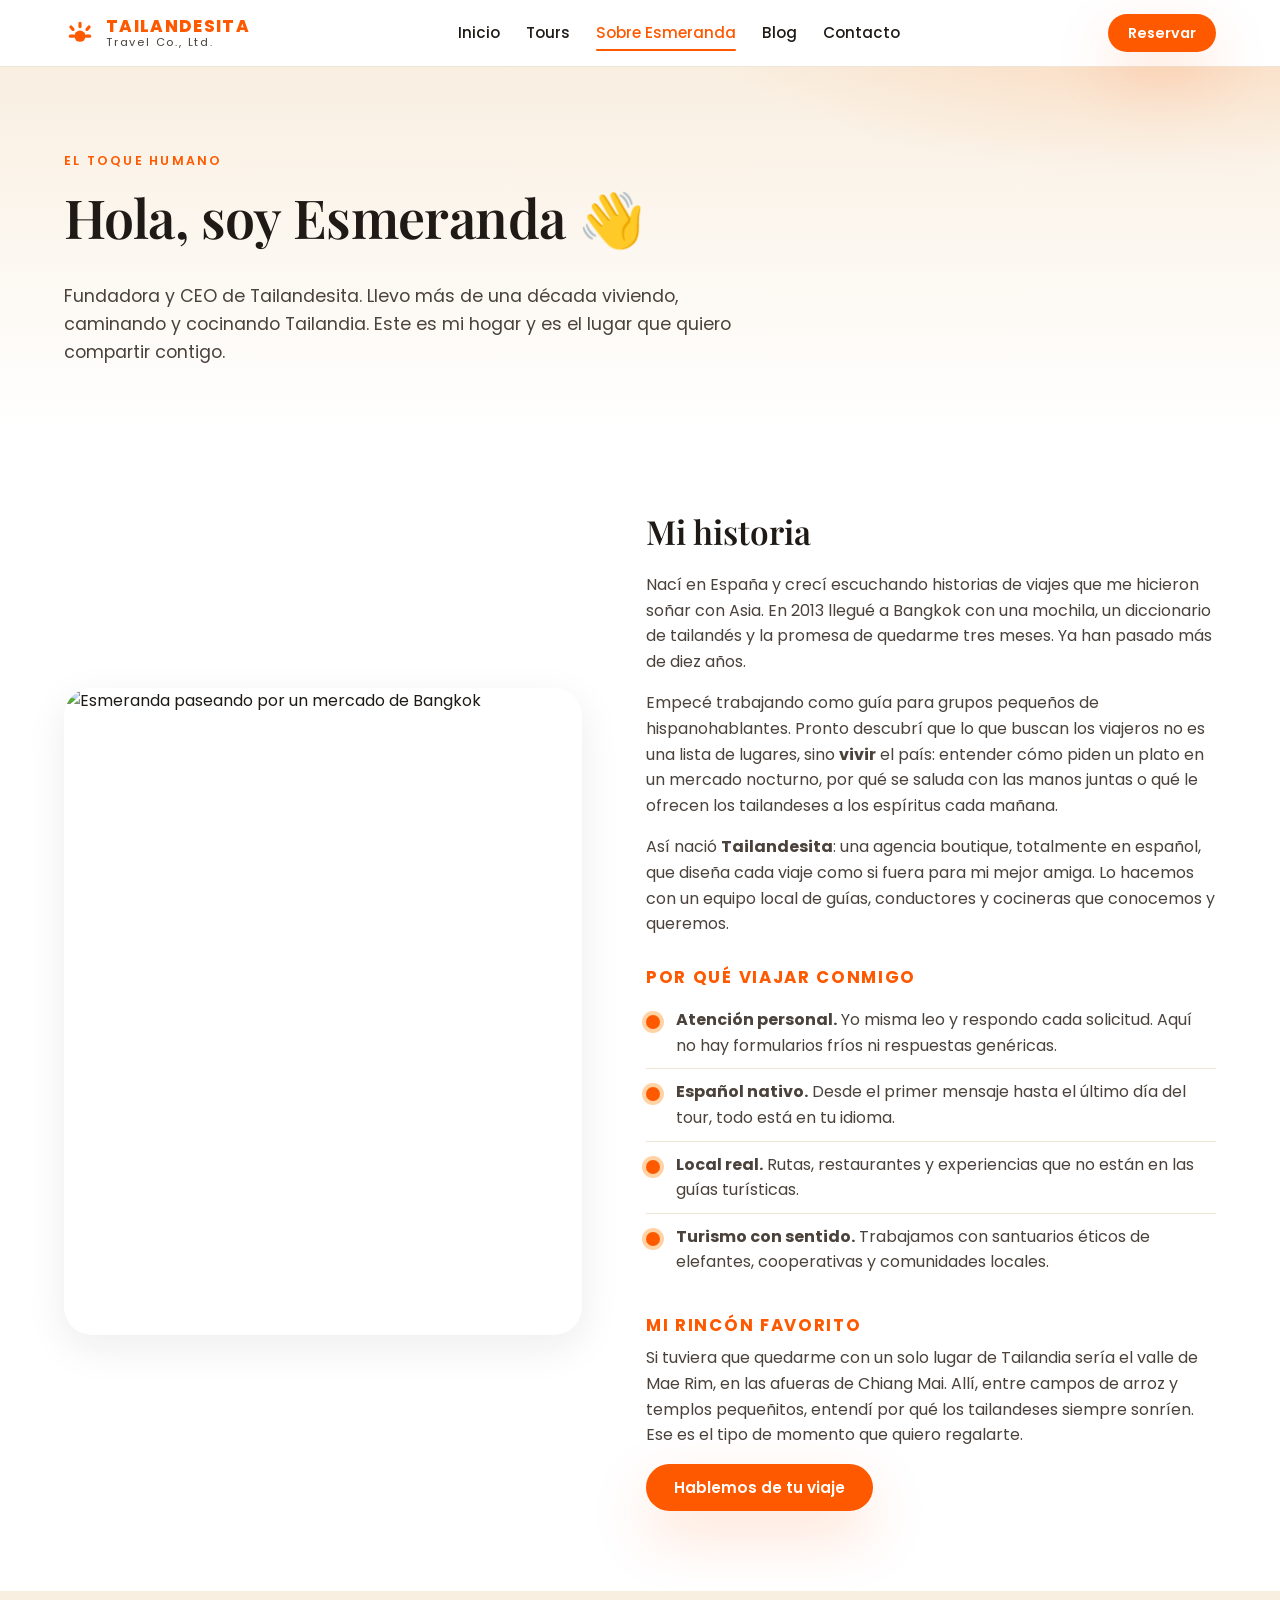
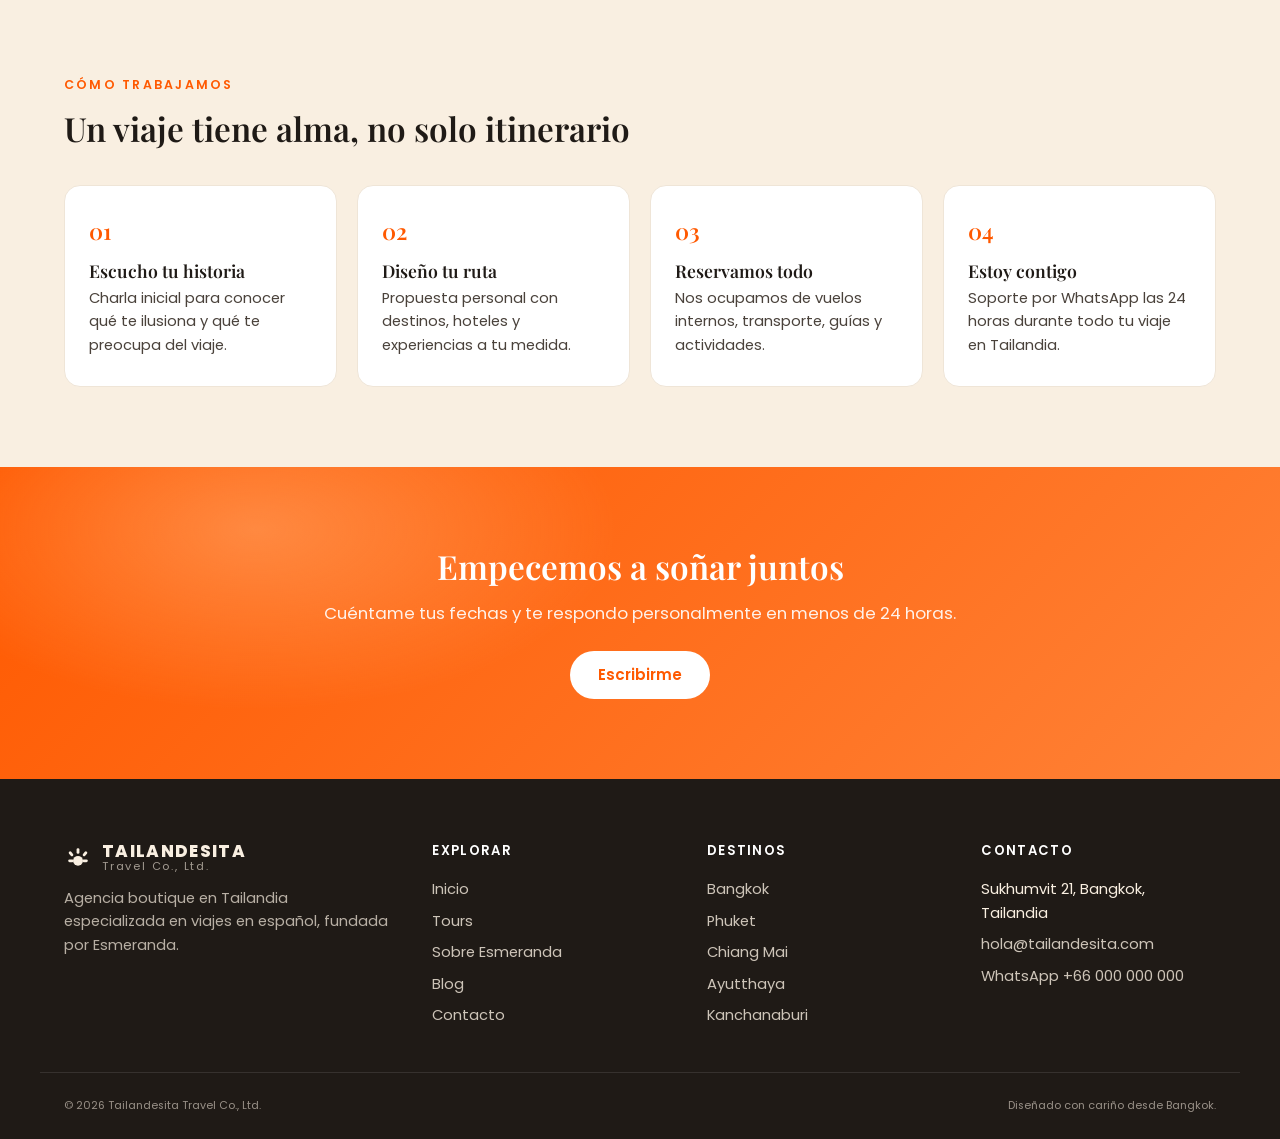
==== about.html @ 6ac682e5 "Add full Tailandesita travel website in Spanish 5-page static site (index, tours, about, blog, conta" ====
<!DOCTYPE html>
<html lang="es">
<head>
  <meta charset="UTF-8" />
  <meta name="viewport" content="width=device-width, initial-scale=1.0" />
  <title>Sobre Esmeranda — Tailandesita Travel</title>
  <meta name="description" content="Conoce a Esmeranda, fundadora y CEO de Tailandesita. Más de una década viviendo Tailandia para diseñar viajes auténticos a hispanohablantes." />
  <link rel="icon" type="image/svg+xml" href="assets/img/favicon.svg" />
  <link rel="preconnect" href="https://fonts.googleapis.com" />
  <link rel="preconnect" href="https://fonts.gstatic.com" crossorigin />
  <link href="https://fonts.googleapis.com/css2?family=Poppins:wght@300;400;500;600;700;800&family=Playfair+Display:wght@500;600;700&display=swap" rel="stylesheet" />
  <link rel="stylesheet" href="assets/css/styles.css" />
</head>
<body>
  <header class="site-header">
    <div class="container nav-wrap">
      <a href="index.html" class="brand">
        <span class="brand-sun" aria-hidden="true">
          <svg viewBox="0 0 40 40" width="32" height="32"><g fill="#FF5900"><circle cx="20" cy="24" r="7"/><rect x="18" y="6" width="4" height="8" rx="2"/><rect x="6" y="22" width="8" height="4" rx="2"/><rect x="26" y="22" width="8" height="4" rx="2"/><rect x="8" y="10" width="4" height="8" rx="2" transform="rotate(-40 10 14)"/><rect x="28" y="10" width="4" height="8" rx="2" transform="rotate(40 30 14)"/></g></svg>
        </span>
        <span class="brand-text"><strong>TAILANDESITA</strong><small>Travel Co., Ltd.</small></span>
      </a>
      <nav class="site-nav">
        <a href="index.html">Inicio</a>
        <a href="tours.html">Tours</a>
        <a href="about.html" class="active">Sobre Esmeranda</a>
        <a href="blog.html">Blog</a>
        <a href="contact.html">Contacto</a>
      </nav>
      <a href="contact.html" class="btn btn-primary btn-nav">Reservar</a>
      <button class="nav-toggle" aria-label="Abrir menú"><span></span><span></span><span></span></button>
    </div>
  </header>

  <main>
    <section class="page-hero">
      <div class="container">
        <span class="eyebrow">El toque humano</span>
        <h1>Hola, soy Esmeranda 👋</h1>
        <p>Fundadora y CEO de Tailandesita. Llevo más de una década viviendo, caminando y cocinando Tailandia. Este es mi hogar y es el lugar que quiero compartir contigo.</p>
      </div>
    </section>

    <section class="about-full">
      <div class="container about-grid">
        <div class="about-img">
          <img src="https://images.unsplash.com/photo-1531123897727-8f129e1688ce?auto=format&fit=crop&w=900&q=80" alt="Esmeranda paseando por un mercado de Bangkok" />
        </div>
        <div class="about-copy long">
          <h2>Mi historia</h2>
          <p>Nací en España y crecí escuchando historias de viajes que me hicieron soñar con Asia. En 2013 llegué a Bangkok con una mochila, un diccionario de tailandés y la promesa de quedarme tres meses. Ya han pasado más de diez años.</p>
          <p>Empecé trabajando como guía para grupos pequeños de hispanohablantes. Pronto descubrí que lo que buscan los viajeros no es una lista de lugares, sino <strong>vivir</strong> el país: entender cómo piden un plato en un mercado nocturno, por qué se saluda con las manos juntas o qué le ofrecen los tailandeses a los espíritus cada mañana.</p>
          <p>Así nació <strong>Tailandesita</strong>: una agencia boutique, totalmente en español, que diseña cada viaje como si fuera para mi mejor amiga. Lo hacemos con un equipo local de guías, conductores y cocineras que conocemos y queremos.</p>

          <h3>Por qué viajar conmigo</h3>
          <ul class="bullets">
            <li><strong>Atención personal.</strong> Yo misma leo y respondo cada solicitud. Aquí no hay formularios fríos ni respuestas genéricas.</li>
            <li><strong>Español nativo.</strong> Desde el primer mensaje hasta el último día del tour, todo está en tu idioma.</li>
            <li><strong>Local real.</strong> Rutas, restaurantes y experiencias que no están en las guías turísticas.</li>
            <li><strong>Turismo con sentido.</strong> Trabajamos con santuarios éticos de elefantes, cooperativas y comunidades locales.</li>
          </ul>

          <h3>Mi rincón favorito</h3>
          <p>Si tuviera que quedarme con un solo lugar de Tailandia sería el valle de Mae Rim, en las afueras de Chiang Mai. Allí, entre campos de arroz y templos pequeñitos, entendí por qué los tailandeses siempre sonríen. Ese es el tipo de momento que quiero regalarte.</p>

          <a href="contact.html" class="btn btn-primary">Hablemos de tu viaje</a>
        </div>
      </div>
    </section>

    <section class="values">
      <div class="container">
        <header class="section-head">
          <span class="eyebrow">Cómo trabajamos</span>
          <h2>Un viaje tiene alma, no solo itinerario</h2>
        </header>
        <div class="values-grid">
          <article>
            <span class="val-num">01</span>
            <h3>Escucho tu historia</h3>
            <p>Charla inicial para conocer qué te ilusiona y qué te preocupa del viaje.</p>
          </article>
          <article>
            <span class="val-num">02</span>
            <h3>Diseño tu ruta</h3>
            <p>Propuesta personal con destinos, hoteles y experiencias a tu medida.</p>
          </article>
          <article>
            <span class="val-num">03</span>
            <h3>Reservamos todo</h3>
            <p>Nos ocupamos de vuelos internos, transporte, guías y actividades.</p>
          </article>
          <article>
            <span class="val-num">04</span>
            <h3>Estoy contigo</h3>
            <p>Soporte por WhatsApp las 24 horas durante todo tu viaje en Tailandia.</p>
          </article>
        </div>
      </div>
    </section>

    <section class="cta-band">
      <div class="container cta-inner">
        <h2>Empecemos a soñar juntos</h2>
        <p>Cuéntame tus fechas y te respondo personalmente en menos de 24 horas.</p>
        <a href="contact.html" class="btn btn-light">Escribirme</a>
      </div>
    </section>
  </main>

  <footer class="site-footer">
    <div class="container footer-grid">
      <div>
        <div class="brand brand-footer">
          <span class="brand-sun" aria-hidden="true">
            <svg viewBox="0 0 40 40" width="28" height="28"><g fill="#F9EFE1"><circle cx="20" cy="24" r="7"/><rect x="18" y="6" width="4" height="8" rx="2"/><rect x="6" y="22" width="8" height="4" rx="2"/><rect x="26" y="22" width="8" height="4" rx="2"/><rect x="8" y="10" width="4" height="8" rx="2" transform="rotate(-40 10 14)"/><rect x="28" y="10" width="4" height="8" rx="2" transform="rotate(40 30 14)"/></g></svg>
          </span>
          <span class="brand-text"><strong>TAILANDESITA</strong><small>Travel Co., Ltd.</small></span>
        </div>
        <p class="foot-about">Agencia boutique en Tailandia especializada en viajes en español, fundada por Esmeranda.</p>
      </div>
      <div>
        <h4>Explorar</h4>
        <ul><li><a href="index.html">Inicio</a></li><li><a href="tours.html">Tours</a></li><li><a href="about.html">Sobre Esmeranda</a></li><li><a href="blog.html">Blog</a></li><li><a href="contact.html">Contacto</a></li></ul>
      </div>
      <div>
        <h4>Destinos</h4>
        <ul><li><a href="tours.html#bangkok">Bangkok</a></li><li><a href="tours.html#phuket">Phuket</a></li><li><a href="tours.html#chiang-mai">Chiang Mai</a></li><li><a href="tours.html#ayutthaya">Ayutthaya</a></li><li><a href="tours.html#kanchanaburi">Kanchanaburi</a></li></ul>
      </div>
      <div>
        <h4>Contacto</h4>
        <ul><li>Sukhumvit 21, Bangkok, Tailandia</li><li><a href="mailto:hola@tailandesita.com">hola@tailandesita.com</a></li><li><a href="https://wa.me/66000000000">WhatsApp +66 000 000 000</a></li></ul>
      </div>
    </div>
    <div class="container foot-bottom">
      <small>© <span id="year"></span> Tailandesita Travel Co., Ltd.</small>
      <small>Diseñado con cariño desde Bangkok.</small>
    </div>
  </footer>

  <script src="assets/js/app.js"></script>
</body>
</html>
---- assets/css/styles.css ----
/* ================================================================
   Tailandesita Travel Co., Ltd. — Stylesheet
   Brand palette: #FF5900 #FF8237 #FFAA6E #FFD3A5 #F9EFE1
   ================================================================ */

:root {
  --c-orange: #FF5900;
  --c-orange-2: #FF8237;
  --c-peach: #FFAA6E;
  --c-peach-light: #FFD3A5;
  --c-cream: #F9EFE1;
  --c-ink: #1f1a16;
  --c-ink-soft: #4a423b;
  --c-muted: #8a7d72;
  --c-line: #efe5d7;
  --c-white: #ffffff;

  --radius-sm: 10px;
  --radius: 16px;
  --radius-lg: 28px;

  --shadow-sm: 0 4px 16px rgba(31, 26, 22, 0.06);
  --shadow: 0 12px 40px rgba(31, 26, 22, 0.08);
  --shadow-lg: 0 24px 60px rgba(255, 89, 0, 0.18);

  --font-sans: "Poppins", system-ui, -apple-system, Segoe UI, Roboto, sans-serif;
  --font-serif: "Playfair Display", Georgia, serif;

  --max: 1200px;
}

* { box-sizing: border-box; }

html { scroll-behavior: smooth; }

body {
  margin: 0;
  font-family: var(--font-sans);
  font-size: 16px;
  line-height: 1.6;
  color: var(--c-ink);
  background: #fff;
  -webkit-font-smoothing: antialiased;
}

img { max-width: 100%; display: block; }

a { color: var(--c-orange); text-decoration: none; }
a:hover { color: var(--c-orange-2); }

h1, h2, h3, h4 {
  font-family: var(--font-serif);
  font-weight: 600;
  color: var(--c-ink);
  line-height: 1.2;
  margin: 0 0 .6em;
}

h1 { font-size: clamp(2.2rem, 4.2vw, 3.6rem); letter-spacing: -0.01em; }
h2 { font-size: clamp(1.7rem, 2.6vw, 2.4rem); }
h3 { font-size: 1.2rem; }

p { margin: 0 0 1em; color: var(--c-ink-soft); }

.container {
  width: 100%;
  max-width: var(--max);
  margin: 0 auto;
  padding: 0 24px;
}

.eyebrow {
  display: inline-block;
  text-transform: uppercase;
  letter-spacing: 0.18em;
  font-size: 0.78rem;
  font-weight: 600;
  color: var(--c-orange);
  margin-bottom: 14px;
}

/* ------------ Buttons ------------ */
.btn {
  display: inline-flex;
  align-items: center;
  justify-content: center;
  gap: 8px;
  padding: 14px 26px;
  border-radius: 999px;
  font-weight: 600;
  font-size: 0.95rem;
  line-height: 1;
  text-decoration: none;
  border: 2px solid transparent;
  cursor: pointer;
  transition: transform .18s ease, box-shadow .18s ease, background .18s ease, color .18s ease, border-color .18s ease;
}
.btn:hover { transform: translateY(-2px); }

.btn-primary {
  background: var(--c-orange);
  color: #fff;
  box-shadow: var(--shadow-lg);
}
.btn-primary:hover { background: var(--c-orange-2); color: #fff; }

.btn-ghost {
  background: transparent;
  color: var(--c-ink);
  border-color: var(--c-ink);
}
.btn-ghost:hover { background: var(--c-ink); color: #fff; }

.btn-light {
  background: #fff;
  color: var(--c-orange);
}
.btn-light:hover { background: var(--c-cream); color: var(--c-orange); }

.btn-nav { padding: 10px 18px; font-size: 0.9rem; }

/* ------------ Header ------------ */
.site-header {
  position: sticky;
  top: 0;
  z-index: 50;
  background: rgba(255, 255, 255, 0.92);
  backdrop-filter: saturate(140%) blur(10px);
  border-bottom: 1px solid var(--c-line);
}
.nav-wrap {
  display: flex;
  align-items: center;
  justify-content: space-between;
  gap: 18px;
  padding: 14px 24px;
}
.brand {
  display: flex;
  align-items: center;
  gap: 10px;
  color: var(--c-ink);
}
.brand:hover { color: var(--c-ink); }
.brand-sun { display: inline-flex; }
.brand-text { display: flex; flex-direction: column; line-height: 1; }
.brand-text strong {
  font-family: var(--font-sans);
  font-weight: 800;
  letter-spacing: 0.08em;
  font-size: 1.05rem;
  color: var(--c-orange);
}
.brand-text small {
  font-size: 0.7rem;
  letter-spacing: 0.16em;
  color: var(--c-ink-soft);
  margin-top: 2px;
}
.site-nav { display: flex; align-items: center; gap: 26px; }
.site-nav a {
  color: var(--c-ink);
  font-weight: 500;
  font-size: 0.95rem;
  position: relative;
  padding: 6px 0;
}
.site-nav a:hover { color: var(--c-orange); }
.site-nav a.active {
  color: var(--c-orange);
}
.site-nav a.active::after {
  content: "";
  position: absolute;
  bottom: 0;
  left: 0;
  right: 0;
  height: 2px;
  background: var(--c-orange);
  border-radius: 2px;
}
.nav-toggle {
  display: none;
  background: transparent;
  border: 0;
  width: 36px;
  height: 36px;
  position: relative;
  cursor: pointer;
}
.nav-toggle span {
  display: block;
  height: 2px;
  background: var(--c-ink);
  margin: 6px 0;
  border-radius: 2px;
  transition: transform .2s ease;
}

/* ------------ Hero ------------ */
.hero {
  position: relative;
  overflow: hidden;
  padding: 72px 0 60px;
  background:
    radial-gradient(1200px 500px at 85% -10%, rgba(255, 137, 55, 0.22), transparent 60%),
    linear-gradient(180deg, var(--c-cream) 0%, #fff 100%);
}
.hero-bg {
  position: absolute;
  inset: 0;
  background-image: url('https://images.unsplash.com/photo-1528181304800-259b08848526?auto=format&fit=crop&w=1600&q=80');
  background-size: cover;
  background-position: center;
  opacity: 0.16;
  filter: saturate(110%);
  pointer-events: none;
}
.hero-inner {
  position: relative;
  display: flex;
  align-items: center;
  min-height: 520px;
}
.hero-copy { max-width: 720px; }
.hero-copy h1 em {
  font-style: italic;
  color: var(--c-orange);
}
.lead {
  font-size: 1.15rem;
  color: var(--c-ink-soft);
  max-width: 620px;
  margin-bottom: 28px;
}
.hero-ctas {
  display: flex;
  flex-wrap: wrap;
  gap: 12px;
  margin-bottom: 36px;
}
.hero-stats {
  display: flex;
  gap: 34px;
  padding: 0;
  margin: 0;
  list-style: none;
  flex-wrap: wrap;
}
.hero-stats li {
  display: flex;
  flex-direction: column;
  line-height: 1.1;
}
.hero-stats strong {
  font-family: var(--font-serif);
  font-size: 1.9rem;
  color: var(--c-orange);
}
.hero-stats span {
  font-size: 0.85rem;
  color: var(--c-muted);
  margin-top: 4px;
}

/* ------------ Page hero ------------ */
.page-hero {
  padding: 80px 0 48px;
  background:
    radial-gradient(800px 300px at 90% -20%, rgba(255, 137, 55, 0.25), transparent 60%),
    linear-gradient(180deg, var(--c-cream), #fff);
}
.page-hero h1 { max-width: 820px; }
.page-hero p { max-width: 680px; font-size: 1.1rem; }

/* ------------ Search ------------ */
.search-section { padding: 40px 0 96px; }
.search-card {
  background: #fff;
  border-radius: var(--radius-lg);
  box-shadow: var(--shadow);
  padding: 28px;
  margin-top: -60px;
  position: relative;
  z-index: 5;
  border: 1px solid var(--c-line);
}
.search-section:first-of-type .search-card { margin-top: -80px; }
.search-head { margin-bottom: 18px; }
.search-head h2 { margin-bottom: 4px; }
.search-head p { margin-bottom: 0; }

.search-form {
  display: grid;
  grid-template-columns: repeat(4, 1fr) auto;
  gap: 14px;
  align-items: end;
}
.search-form label {
  display: flex;
  flex-direction: column;
  gap: 6px;
  font-size: 0.85rem;
  color: var(--c-ink-soft);
  font-weight: 500;
}
.search-form input,
.search-form select {
  font-family: inherit;
  font-size: 0.95rem;
  padding: 12px 14px;
  border: 1px solid var(--c-line);
  border-radius: 12px;
  background: #fff;
  color: var(--c-ink);
  transition: border-color .15s ease, box-shadow .15s ease;
}
.search-form input:focus,
.search-form select:focus {
  outline: none;
  border-color: var(--c-orange);
  box-shadow: 0 0 0 3px rgba(255, 89, 0, 0.15);
}
.btn-search { padding: 14px 22px; }

.search-summary {
  margin: 18px 0 0;
  color: var(--c-muted);
  font-size: 0.92rem;
}

/* ------------ Tours grid ------------ */
.tours-grid {
  display: grid;
  grid-template-columns: repeat(3, 1fr);
  gap: 24px;
  margin-top: 36px;
}
.tour-card {
  background: #fff;
  border: 1px solid var(--c-line);
  border-radius: var(--radius);
  overflow: hidden;
  display: flex;
  flex-direction: column;
  transition: transform .2s ease, box-shadow .2s ease;
}
.tour-card:hover {
  transform: translateY(-4px);
  box-shadow: var(--shadow);
}
.tour-img {
  aspect-ratio: 4 / 3;
  background-size: cover;
  background-position: center;
  position: relative;
}
.tour-img .tour-chip {
  position: absolute;
  top: 14px;
  left: 14px;
  background: rgba(255, 255, 255, 0.94);
  color: var(--c-orange);
  font-weight: 600;
  font-size: 0.78rem;
  padding: 6px 12px;
  border-radius: 999px;
}
.tour-img .tour-days {
  position: absolute;
  top: 14px;
  right: 14px;
  background: var(--c-orange);
  color: #fff;
  font-weight: 600;
  font-size: 0.78rem;
  padding: 6px 12px;
  border-radius: 999px;
}
.tour-body {
  padding: 20px 22px 22px;
  display: flex;
  flex-direction: column;
  gap: 10px;
  flex: 1;
}
.tour-body h3 {
  font-family: var(--font-serif);
  font-size: 1.25rem;
  margin: 0;
}
.tour-body p { margin: 0; color: var(--c-ink-soft); font-size: 0.95rem; }
.tour-meta {
  display: flex;
  flex-wrap: wrap;
  gap: 10px;
  font-size: 0.8rem;
  color: var(--c-muted);
}
.tour-meta span {
  background: var(--c-cream);
  color: var(--c-ink-soft);
  padding: 4px 10px;
  border-radius: 999px;
}
.tour-footer {
  margin-top: auto;
  display: flex;
  align-items: center;
  justify-content: space-between;
  padding-top: 10px;
  border-top: 1px dashed var(--c-line);
}
.tour-price { font-weight: 700; color: var(--c-orange); font-size: 1.05rem; }
.tour-price small { color: var(--c-muted); font-weight: 500; font-size: 0.75rem; }
.tour-link {
  font-weight: 600;
  color: var(--c-ink);
}
.tour-link:hover { color: var(--c-orange); }

.tours-empty {
  margin-top: 32px;
  padding: 40px;
  background: var(--c-cream);
  border-radius: var(--radius);
  text-align: center;
}

/* ------------ About preview / full ------------ */
.about-preview, .about-full { padding: 80px 0; background: #fff; }
.about-preview { background: linear-gradient(180deg, #fff, var(--c-cream)); }
.about-grid {
  display: grid;
  grid-template-columns: 1fr 1.1fr;
  gap: 64px;
  align-items: center;
}
.about-img {
  position: relative;
  border-radius: var(--radius-lg);
  overflow: hidden;
  box-shadow: var(--shadow);
  aspect-ratio: 4/5;
}
.about-img img { width: 100%; height: 100%; object-fit: cover; }
.about-badge {
  position: absolute;
  left: 20px;
  bottom: 20px;
  background: #fff;
  padding: 10px 16px;
  border-radius: 999px;
  font-weight: 600;
  color: var(--c-orange);
  box-shadow: var(--shadow-sm);
}
.about-copy.long h2 { margin-top: 0; }
.about-copy h3 { margin-top: 1.8em; font-family: var(--font-sans); font-weight: 700; font-size: 1.05rem; text-transform: uppercase; letter-spacing: 0.1em; color: var(--c-orange); }
.bullets {
  list-style: none;
  padding: 0;
  margin: 0 0 1.4em;
}
.bullets li {
  padding: 10px 0 10px 30px;
  position: relative;
  border-bottom: 1px solid var(--c-line);
  color: var(--c-ink-soft);
}
.bullets li:last-child { border-bottom: 0; }
.bullets li::before {
  content: "";
  position: absolute;
  left: 0;
  top: 18px;
  width: 14px;
  height: 14px;
  border-radius: 50%;
  background: var(--c-orange);
  box-shadow: 0 0 0 4px var(--c-peach-light);
}

/* ------------ Destinations ------------ */
.destinations { padding: 80px 0; background: var(--c-cream); }
.section-head { margin-bottom: 36px; max-width: 720px; }
.section-head.between {
  display: flex;
  justify-content: space-between;
  align-items: flex-end;
  gap: 20px;
  max-width: none;
  flex-wrap: wrap;
}
.section-head.between h2 { margin-bottom: 0; }

.dest-grid {
  display: grid;
  grid-template-columns: repeat(4, 1fr);
  gap: 18px;
}
.dest-card {
  position: relative;
  border-radius: var(--radius);
  overflow: hidden;
  color: #fff;
  min-height: 280px;
  padding: 24px;
  display: flex;
  flex-direction: column;
  justify-content: flex-end;
  background-image: linear-gradient(180deg, transparent 30%, rgba(31, 26, 22, 0.75) 100%), var(--img);
  background-size: cover;
  background-position: center;
  transition: transform .25s ease;
}
.dest-card:hover { transform: translateY(-4px); color: #fff; }
.dest-card.wide { grid-column: span 4; min-height: 240px; }
.dest-card h3 { color: #fff; font-size: 1.5rem; margin: 0 0 6px; }
.dest-card p { color: rgba(255,255,255,0.88); margin: 0; font-size: 0.95rem; }

/* ------------ Testimonials ------------ */
.testimonials { padding: 80px 0; background: #fff; }
.quote-grid {
  display: grid;
  grid-template-columns: repeat(3, 1fr);
  gap: 24px;
}
.quote-grid blockquote {
  margin: 0;
  padding: 28px;
  border-radius: var(--radius);
  background: var(--c-cream);
  border-left: 4px solid var(--c-orange);
}
.quote-grid p {
  font-family: var(--font-serif);
  font-size: 1.1rem;
  color: var(--c-ink);
  font-style: italic;
  margin-bottom: 14px;
}
.quote-grid footer {
  font-size: 0.9rem;
  color: var(--c-muted);
  font-weight: 500;
}

/* ------------ Blog preview & index ------------ */
.blog-preview { padding: 80px 0; background: var(--c-cream); }
.blog-index { padding: 48px 0 80px; }
.filters {
  display: flex;
  flex-wrap: wrap;
  gap: 10px;
  margin-bottom: 30px;
}
.filter-chip {
  border: 1px solid var(--c-line);
  background: #fff;
  color: var(--c-ink);
  padding: 8px 18px;
  border-radius: 999px;
  font-family: inherit;
  font-weight: 500;
  font-size: 0.9rem;
  cursor: pointer;
  transition: all .18s ease;
}
.filter-chip:hover { border-color: var(--c-orange); color: var(--c-orange); }
.filter-chip.active {
  background: var(--c-ink);
  color: #fff;
  border-color: var(--c-ink);
}

.blog-grid {
  display: grid;
  grid-template-columns: repeat(3, 1fr);
  gap: 24px;
}
.blog-card {
  background: #fff;
  border-radius: var(--radius);
  overflow: hidden;
  display: flex;
  flex-direction: column;
  border: 1px solid var(--c-line);
  transition: transform .2s ease, box-shadow .2s ease;
  color: var(--c-ink);
}
.blog-card:hover {
  transform: translateY(-4px);
  box-shadow: var(--shadow);
  color: var(--c-ink);
}
.blog-img {
  aspect-ratio: 5/3;
  background-size: cover;
  background-position: center;
}
.blog-body { padding: 22px; display: flex; flex-direction: column; gap: 10px; }
.tag {
  align-self: flex-start;
  background: var(--c-peach-light);
  color: var(--c-orange);
  padding: 4px 12px;
  border-radius: 999px;
  font-size: 0.75rem;
  font-weight: 600;
  text-transform: uppercase;
  letter-spacing: 0.06em;
}
.blog-body h2, .blog-body h3 {
  margin: 0;
  font-size: 1.15rem;
  font-family: var(--font-serif);
}
.blog-body p { margin: 0; font-size: 0.95rem; }
.blog-meta { font-size: 0.82rem; color: var(--c-muted); margin-top: 6px; }

/* ------------ Values ------------ */
.values { padding: 80px 0; background: var(--c-cream); }
.values-grid {
  display: grid;
  grid-template-columns: repeat(4, 1fr);
  gap: 20px;
}
.values-grid article {
  background: #fff;
  padding: 28px 24px;
  border-radius: var(--radius);
  border: 1px solid var(--c-line);
  position: relative;
}
.val-num {
  font-family: var(--font-serif);
  font-size: 1.4rem;
  color: var(--c-orange);
  font-weight: 600;
  display: block;
  margin-bottom: 10px;
}
.values-grid h3 { font-size: 1.1rem; margin-bottom: 6px; }
.values-grid p { margin: 0; font-size: 0.92rem; }

/* ------------ CTA band ------------ */
.cta-band {
  padding: 80px 0;
  background:
    radial-gradient(600px 300px at 20% 20%, rgba(255, 211, 165, 0.35), transparent 60%),
    linear-gradient(135deg, var(--c-orange) 0%, var(--c-orange-2) 100%);
  color: #fff;
  text-align: center;
}
.cta-inner h2 { color: #fff; max-width: 720px; margin: 0 auto 14px; }
.cta-inner p { color: rgba(255, 255, 255, 0.9); max-width: 640px; margin: 0 auto 24px; font-size: 1.05rem; }

/* ------------ Newsletter ------------ */
.newsletter { padding: 80px 0; background: var(--c-cream); }
.newsletter-inner {
  display: grid;
  grid-template-columns: 1.1fr 1fr;
  gap: 40px;
  align-items: center;
}
.newsletter-inner h2 { margin-bottom: 6px; }
.newsletter-form {
  display: flex;
  gap: 10px;
  background: #fff;
  padding: 8px;
  border-radius: 999px;
  box-shadow: var(--shadow-sm);
}
.newsletter-form input {
  flex: 1;
  border: 0;
  padding: 14px 18px;
  font-family: inherit;
  font-size: 0.95rem;
  border-radius: 999px;
  outline: none;
  background: transparent;
}

/* ------------ Contact ------------ */
.contact-section { padding: 40px 0 96px; }
.contact-grid {
  display: grid;
  grid-template-columns: 1fr 1.2fr;
  gap: 48px;
  align-items: start;
  margin-top: -30px;
}
.contact-info { background: var(--c-cream); padding: 36px; border-radius: var(--radius-lg); }
.contact-info h2 { margin-top: 0; }
.info-list { list-style: none; padding: 0; margin: 20px 0; }
.info-list li {
  display: flex;
  flex-direction: column;
  padding: 12px 0;
  border-bottom: 1px solid var(--c-line);
}
.info-list li:last-child { border-bottom: 0; }
.info-list strong {
  font-size: 0.75rem;
  letter-spacing: 0.12em;
  text-transform: uppercase;
  color: var(--c-orange);
  margin-bottom: 4px;
}
.info-quote {
  margin-top: 24px;
  background: #fff;
  padding: 22px;
  border-radius: var(--radius);
  border-left: 4px solid var(--c-orange);
}
.info-quote p { font-family: var(--font-serif); font-style: italic; margin-bottom: 8px; }
.info-quote footer { font-size: 0.85rem; color: var(--c-muted); }

.contact-form {
  background: #fff;
  padding: 36px;
  border-radius: var(--radius-lg);
  border: 1px solid var(--c-line);
  box-shadow: var(--shadow-sm);
  display: flex;
  flex-direction: column;
  gap: 16px;
}
.contact-form .row {
  display: grid;
  grid-template-columns: 1fr 1fr;
  gap: 16px;
}
.contact-form label {
  display: flex;
  flex-direction: column;
  gap: 6px;
  font-size: 0.85rem;
  color: var(--c-ink-soft);
  font-weight: 500;
}
.contact-form label.full { grid-column: 1 / -1; }
.contact-form input,
.contact-form select,
.contact-form textarea {
  font-family: inherit;
  font-size: 0.95rem;
  padding: 12px 14px;
  border: 1px solid var(--c-line);
  border-radius: 12px;
  background: #fff;
  color: var(--c-ink);
}
.contact-form input:focus,
.contact-form select:focus,
.contact-form textarea:focus {
  outline: none;
  border-color: var(--c-orange);
  box-shadow: 0 0 0 3px rgba(255, 89, 0, 0.15);
}
.contact-form .fine { font-size: 0.82rem; color: var(--c-muted); margin: 0; }
.contact-form button { align-self: flex-start; }

.contact-thanks {
  grid-column: 1 / -1;
  background: var(--c-cream);
  padding: 40px;
  border-radius: var(--radius-lg);
  text-align: center;
}

/* ------------ Footer ------------ */
.site-footer {
  background: var(--c-ink);
  color: var(--c-cream);
  padding: 64px 0 24px;
  margin-top: 0;
}
.footer-grid {
  display: grid;
  grid-template-columns: 1.4fr repeat(3, 1fr);
  gap: 40px;
  padding-bottom: 40px;
  border-bottom: 1px solid rgba(255, 255, 255, 0.1);
}
.brand-footer .brand-text strong { color: var(--c-cream); }
.brand-footer .brand-text small { color: rgba(249, 239, 225, 0.6); }
.foot-about { color: rgba(249, 239, 225, 0.7); font-size: 0.92rem; max-width: 360px; margin-top: 14px; }
.site-footer h4 {
  color: #fff;
  text-transform: uppercase;
  letter-spacing: 0.1em;
  font-size: 0.82rem;
  font-family: var(--font-sans);
  font-weight: 600;
  margin-bottom: 16px;
}
.site-footer ul { list-style: none; padding: 0; margin: 0; }
.site-footer ul li { padding: 4px 0; font-size: 0.92rem; }
.site-footer a { color: rgba(249, 239, 225, 0.8); }
.site-footer a:hover { color: var(--c-orange-2); }
.foot-bottom {
  padding-top: 24px;
  display: flex;
  justify-content: space-between;
  gap: 16px;
  color: rgba(249, 239, 225, 0.55);
  font-size: 0.82rem;
  flex-wrap: wrap;
}

/* ------------ Responsive ------------ */
@media (max-width: 960px) {
  .search-form { grid-template-columns: repeat(2, 1fr); }
  .btn-search { grid-column: 1 / -1; }
  .tours-grid, .blog-grid, .quote-grid { grid-template-columns: repeat(2, 1fr); }
  .dest-grid { grid-template-columns: repeat(2, 1fr); }
  .dest-card.wide { grid-column: span 2; }
  .values-grid { grid-template-columns: repeat(2, 1fr); }
  .about-grid, .contact-grid, .newsletter-inner {
    grid-template-columns: 1fr;
    gap: 36px;
  }
  .footer-grid { grid-template-columns: 1fr 1fr; }
}

@media (max-width: 640px) {
  .site-nav { display: none; }
  .btn-nav { display: none; }
  .nav-toggle { display: block; }
  .site-nav.open {
    display: flex;
    flex-direction: column;
    gap: 10px;
    position: absolute;
    top: 100%;
    left: 0;
    right: 0;
    background: #fff;
    padding: 20px 24px;
    border-bottom: 1px solid var(--c-line);
    box-shadow: var(--shadow);
  }
  .tours-grid, .blog-grid, .quote-grid { grid-template-columns: 1fr; }
  .dest-grid { grid-template-columns: 1fr; }
  .dest-card.wide { grid-column: auto; }
  .values-grid { grid-template-columns: 1fr; }
  .footer-grid { grid-template-columns: 1fr; }
  .search-form { grid-template-columns: 1fr; }
  .contact-form .row { grid-template-columns: 1fr; }
  .hero-stats { gap: 20px; }
  .hero { padding-top: 48px; }
}
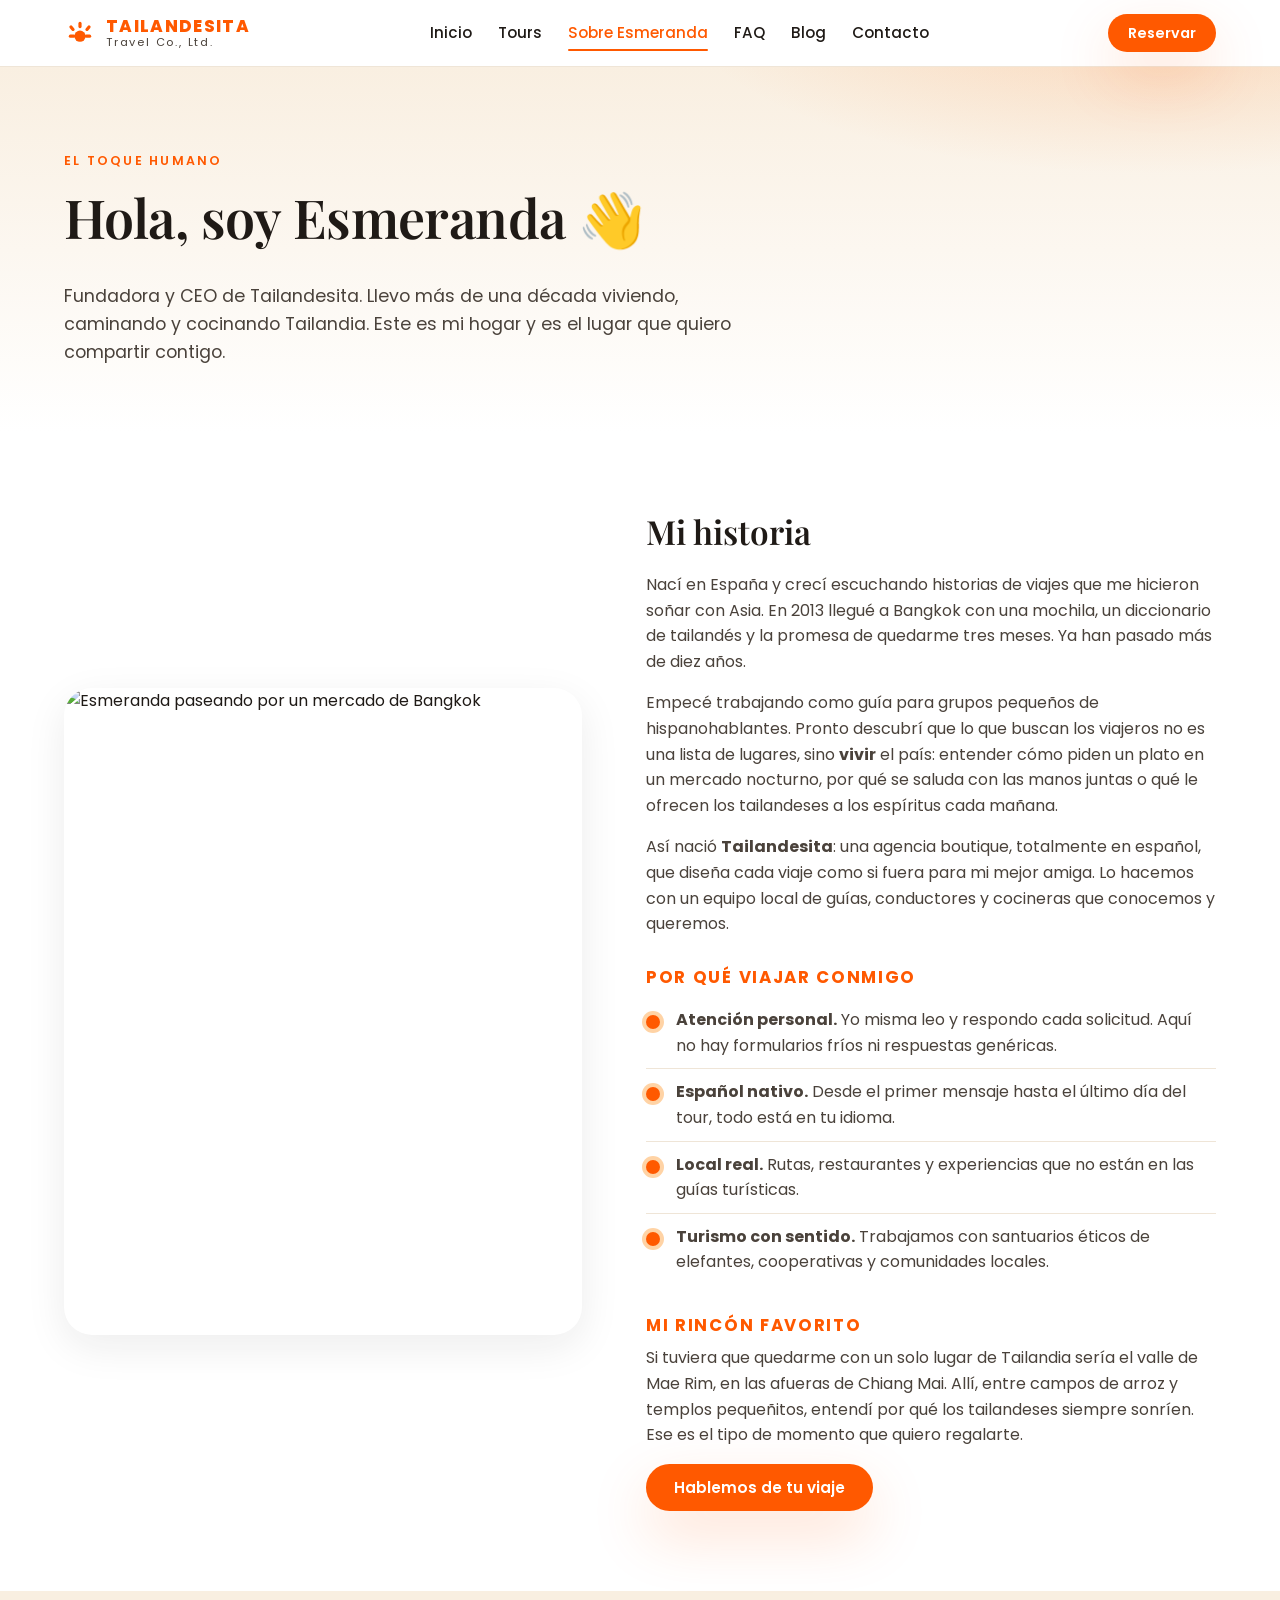
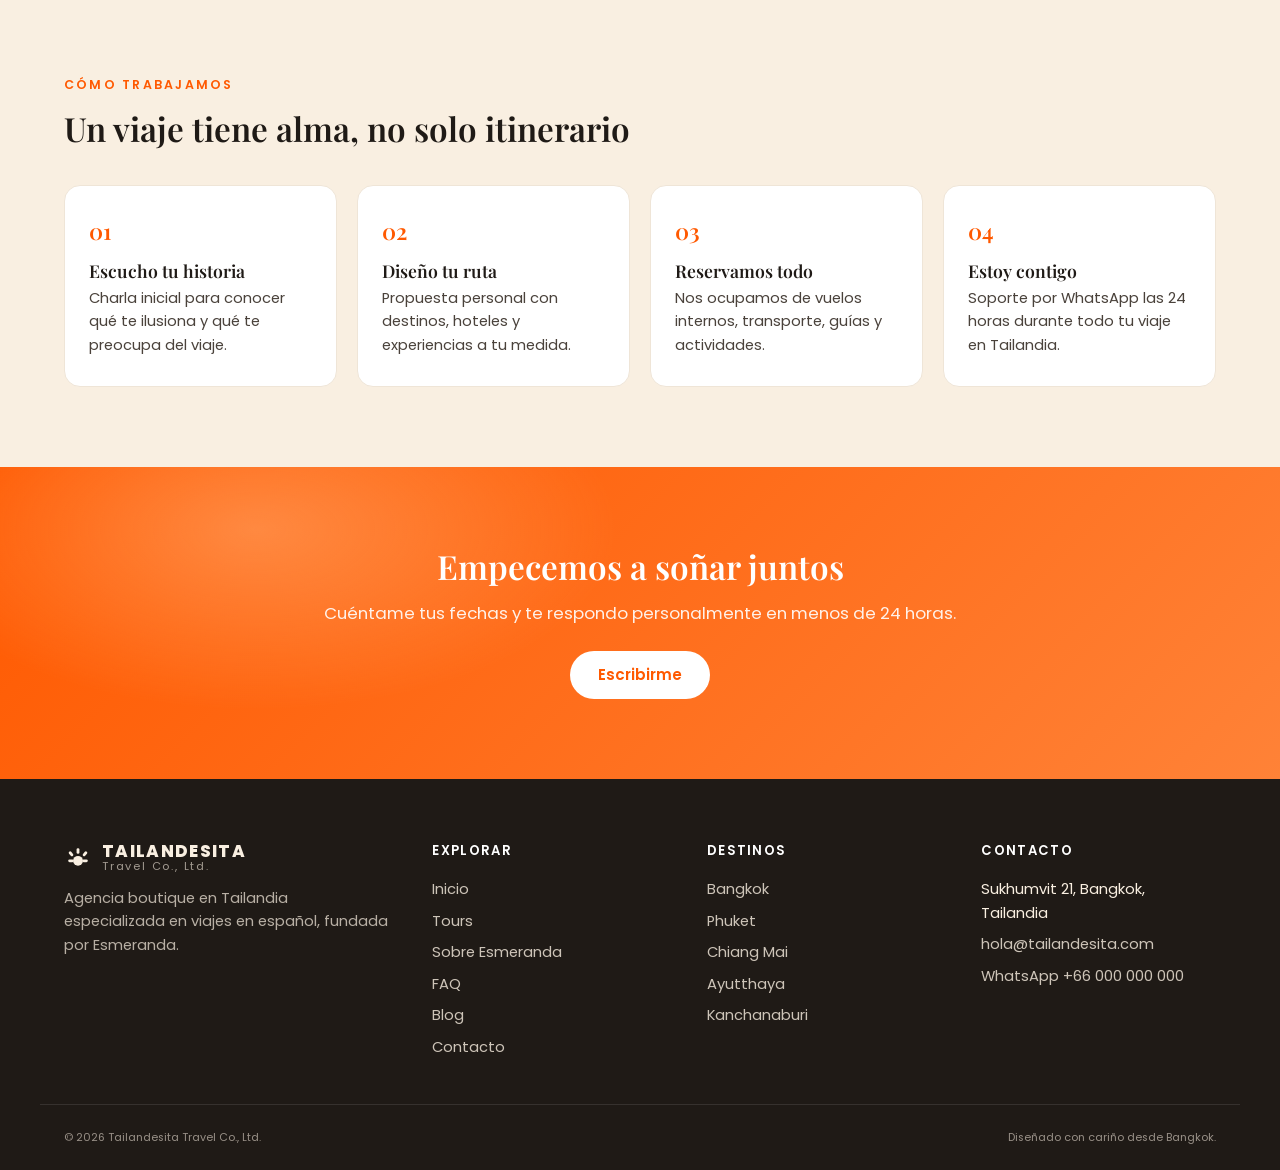
==== commit 605f6467: "Add FAQ page with copy-to-WhatsApp + slim destinations New Preguntas frecuentes page (faq.html) with" ====
--- a/about.html
+++ b/about.html
@@ -24,6 +24,7 @@
         <a href="index.html">Inicio</a>
         <a href="tours.html">Tours</a>
         <a href="about.html" class="active">Sobre Esmeranda</a>
+        <a href="faq.html">FAQ</a>
         <a href="blog.html">Blog</a>
         <a href="contact.html">Contacto</a>
       </nav>
@@ -121,7 +122,7 @@
       </div>
       <div>
         <h4>Explorar</h4>
-        <ul><li><a href="index.html">Inicio</a></li><li><a href="tours.html">Tours</a></li><li><a href="about.html">Sobre Esmeranda</a></li><li><a href="blog.html">Blog</a></li><li><a href="contact.html">Contacto</a></li></ul>
+        <ul><li><a href="index.html">Inicio</a></li><li><a href="tours.html">Tours</a></li><li><a href="about.html">Sobre Esmeranda</a></li><li><a href="faq.html">FAQ</a></li><li><a href="blog.html">Blog</a></li><li><a href="contact.html">Contacto</a></li></ul>
       </div>
       <div>
         <h4>Destinos</h4>
--- a/assets/css/styles.css
+++ b/assets/css/styles.css
@@ -813,12 +813,200 @@
   flex-wrap: wrap;
 }
 
+/* ------------ Destinations slim (strip variant) ------------ */
+.destinations.slim { padding: 72px 0; }
+.destinations.slim .dest-grid {
+  grid-template-columns: repeat(5, 1fr);
+  gap: 14px;
+}
+.destinations.slim .dest-card { min-height: 200px; padding: 18px; }
+.destinations.slim .dest-card h3 { font-size: 1.15rem; margin: 0; }
+.destinations.slim .dest-card p { display: none; }
+.destinations.slim .dest-card.wide { grid-column: auto; min-height: 200px; }
+
+/* ------------ FAQ ------------ */
+.faq-section { padding: 24px 0 80px; }
+.faq-toolbar {
+  display: flex;
+  flex-wrap: wrap;
+  align-items: center;
+  justify-content: space-between;
+  gap: 16px;
+  margin-bottom: 28px;
+}
+.faq-search {
+  display: flex;
+  align-items: center;
+  gap: 10px;
+  padding: 12px 18px;
+  background: #fff;
+  border: 1px solid var(--c-line);
+  border-radius: 999px;
+  min-width: 320px;
+  flex: 1;
+  max-width: 480px;
+  color: var(--c-muted);
+}
+.faq-search input {
+  border: 0;
+  outline: none;
+  font-family: inherit;
+  font-size: 0.95rem;
+  flex: 1;
+  color: var(--c-ink);
+  background: transparent;
+}
+.faq-cats { display: flex; flex-wrap: wrap; gap: 8px; }
+
+.faq-list {
+  display: flex;
+  flex-direction: column;
+  gap: 12px;
+}
+.faq-item {
+  background: #fff;
+  border: 1px solid var(--c-line);
+  border-radius: var(--radius);
+  overflow: hidden;
+  transition: box-shadow .2s ease, border-color .2s ease;
+}
+.faq-item[open] {
+  border-color: var(--c-peach);
+  box-shadow: var(--shadow-sm);
+}
+.faq-item summary {
+  display: flex;
+  align-items: center;
+  justify-content: space-between;
+  gap: 16px;
+  padding: 20px 22px;
+  cursor: pointer;
+  list-style: none;
+  font-weight: 600;
+  color: var(--c-ink);
+  font-size: 1.02rem;
+}
+.faq-item summary::-webkit-details-marker { display: none; }
+.faq-q { flex: 1; }
+.faq-toggle-icon {
+  width: 22px;
+  height: 22px;
+  border-radius: 50%;
+  background: var(--c-cream);
+  position: relative;
+  flex-shrink: 0;
+  transition: background .2s ease, transform .2s ease;
+}
+.faq-toggle-icon::before,
+.faq-toggle-icon::after {
+  content: "";
+  position: absolute;
+  background: var(--c-orange);
+  border-radius: 2px;
+  top: 50%;
+  left: 50%;
+  transform: translate(-50%, -50%);
+}
+.faq-toggle-icon::before { width: 10px; height: 2px; }
+.faq-toggle-icon::after { width: 2px; height: 10px; transition: transform .2s ease; }
+.faq-item[open] .faq-toggle-icon { background: var(--c-peach-light); }
+.faq-item[open] .faq-toggle-icon::after { transform: translate(-50%, -50%) scaleY(0); }
+
+.faq-body {
+  padding: 0 22px 22px;
+  color: var(--c-ink-soft);
+  border-top: 1px dashed var(--c-line);
+  padding-top: 18px;
+}
+.faq-body p { margin: 0 0 10px; }
+.faq-body ul { padding-left: 20px; margin: 10px 0; }
+.faq-body ul li { margin-bottom: 6px; color: var(--c-ink-soft); }
+
+.faq-actions {
+  display: flex;
+  flex-wrap: wrap;
+  gap: 10px;
+  margin-top: 16px;
+  padding-top: 14px;
+  border-top: 1px dashed var(--c-line);
+}
+.btn-copy {
+  background: var(--c-ink);
+  color: #fff;
+  padding: 10px 16px;
+  font-size: 0.88rem;
+  border: 0;
+  cursor: pointer;
+  border-radius: 999px;
+  display: inline-flex;
+  align-items: center;
+  gap: 8px;
+  font-family: inherit;
+  font-weight: 600;
+  transition: background .18s ease, transform .18s ease;
+}
+.btn-copy:hover { background: var(--c-orange); transform: translateY(-2px); }
+.btn-copy.is-done { background: #18a86b; }
+.btn-sm { padding: 9px 14px; font-size: 0.85rem; }
+
+.faq-toast {
+  margin: 10px 0 0;
+  font-size: 0.85rem;
+  color: #18a86b;
+  font-weight: 500;
+}
+.faq-empty {
+  margin-top: 28px;
+  padding: 36px;
+  background: var(--c-cream);
+  border-radius: var(--radius);
+  text-align: center;
+}
+
+/* ------------ Home FAQ preview ------------ */
+.faq-preview { padding: 72px 0; background: #fff; }
+.faq-preview .section-head.between { margin-bottom: 28px; }
+.faq-mini-list {
+  display: grid;
+  grid-template-columns: repeat(2, 1fr);
+  gap: 12px;
+}
+.faq-mini {
+  display: flex;
+  align-items: center;
+  justify-content: space-between;
+  gap: 14px;
+  padding: 18px 22px;
+  background: var(--c-cream);
+  border-radius: var(--radius);
+  color: var(--c-ink);
+  font-weight: 500;
+  transition: transform .18s ease, background .18s ease, color .18s ease;
+}
+.faq-mini:hover {
+  background: var(--c-orange);
+  color: #fff;
+  transform: translateY(-2px);
+}
+.faq-mini::after {
+  content: "→";
+  font-weight: 700;
+  color: var(--c-orange);
+  transition: color .18s ease, transform .18s ease;
+}
+.faq-mini:hover::after { color: #fff; transform: translateX(4px); }
+
 /* ------------ Responsive ------------ */
 @media (max-width: 960px) {
   .search-form { grid-template-columns: repeat(2, 1fr); }
   .btn-search { grid-column: 1 / -1; }
   .tours-grid, .blog-grid, .quote-grid { grid-template-columns: repeat(2, 1fr); }
   .dest-grid { grid-template-columns: repeat(2, 1fr); }
+  .destinations.slim .dest-grid { grid-template-columns: repeat(2, 1fr); }
+  .destinations.slim .dest-card p { display: block; }
+  .faq-mini-list { grid-template-columns: 1fr; }
+  .faq-toolbar { flex-direction: column; align-items: stretch; }
+  .faq-search { max-width: none; }
   .dest-card.wide { grid-column: span 2; }
   .values-grid { grid-template-columns: repeat(2, 1fr); }
   .about-grid, .contact-grid, .newsletter-inner {
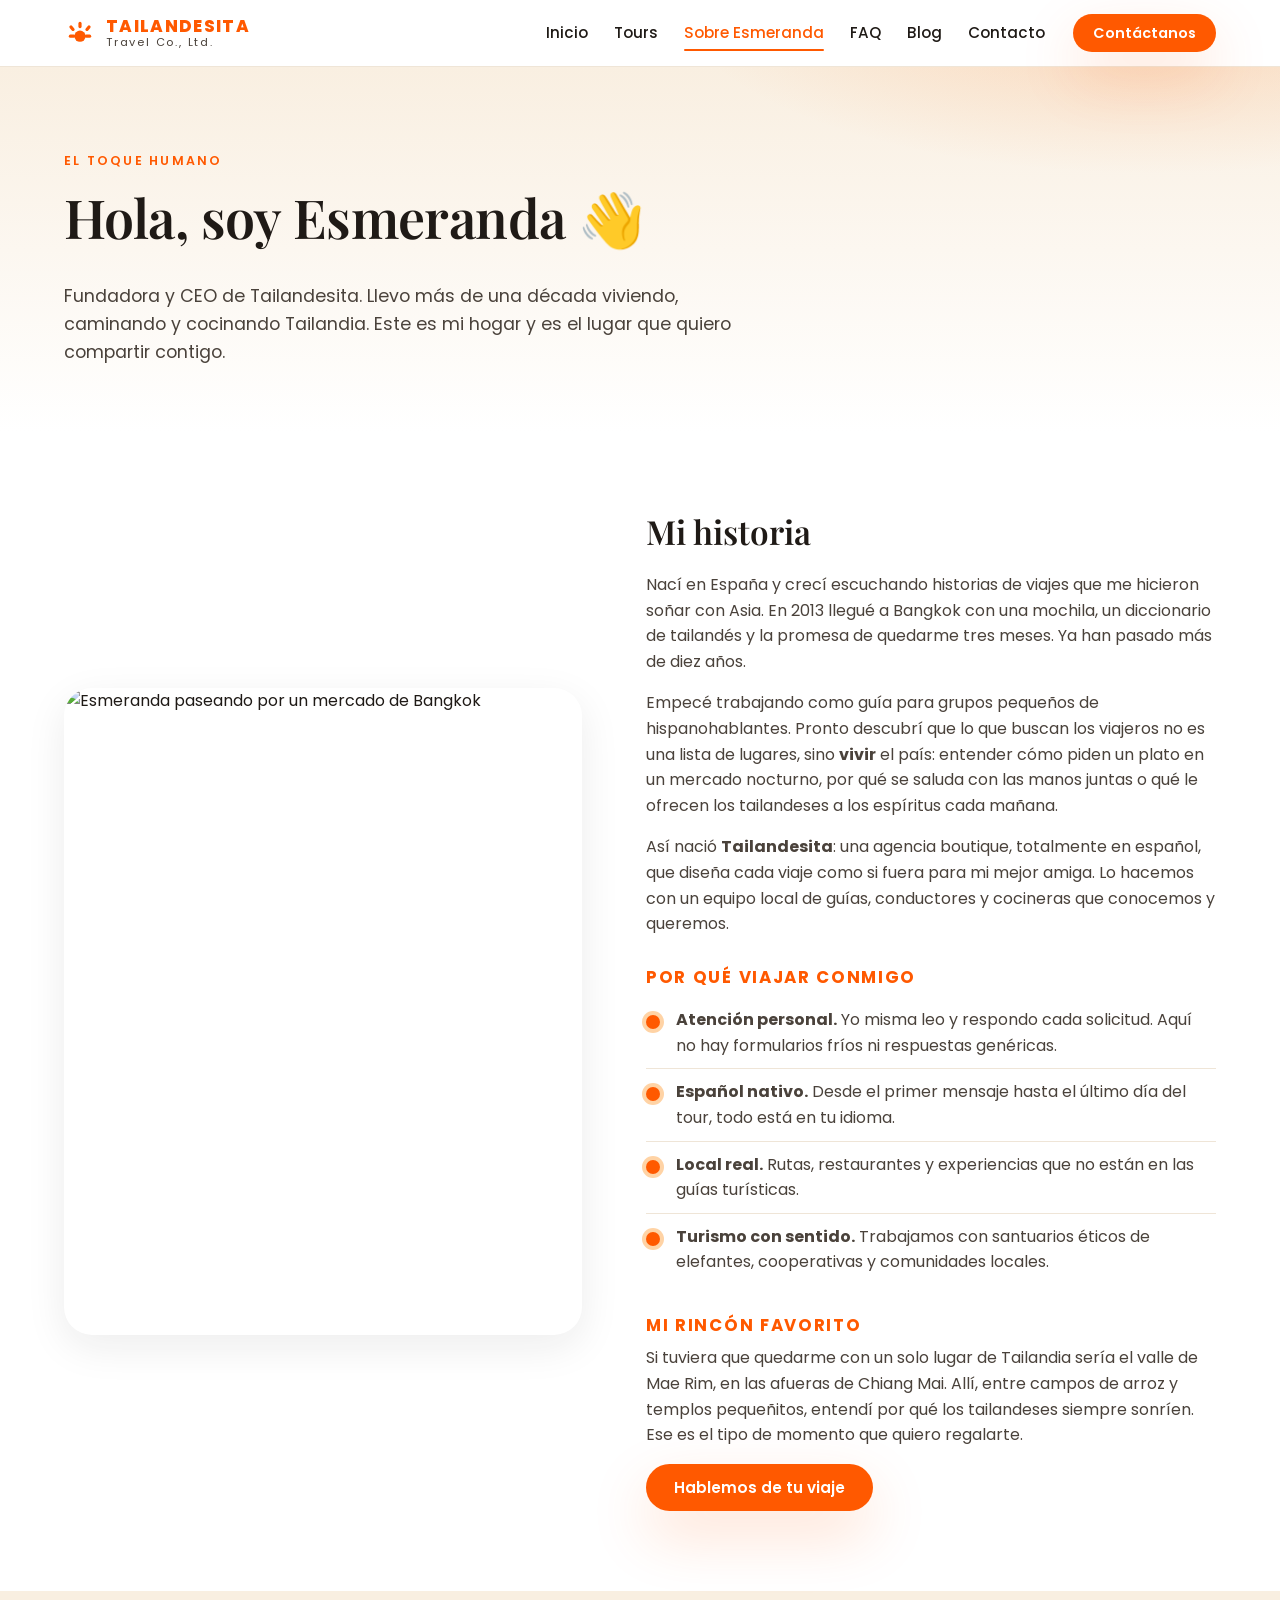
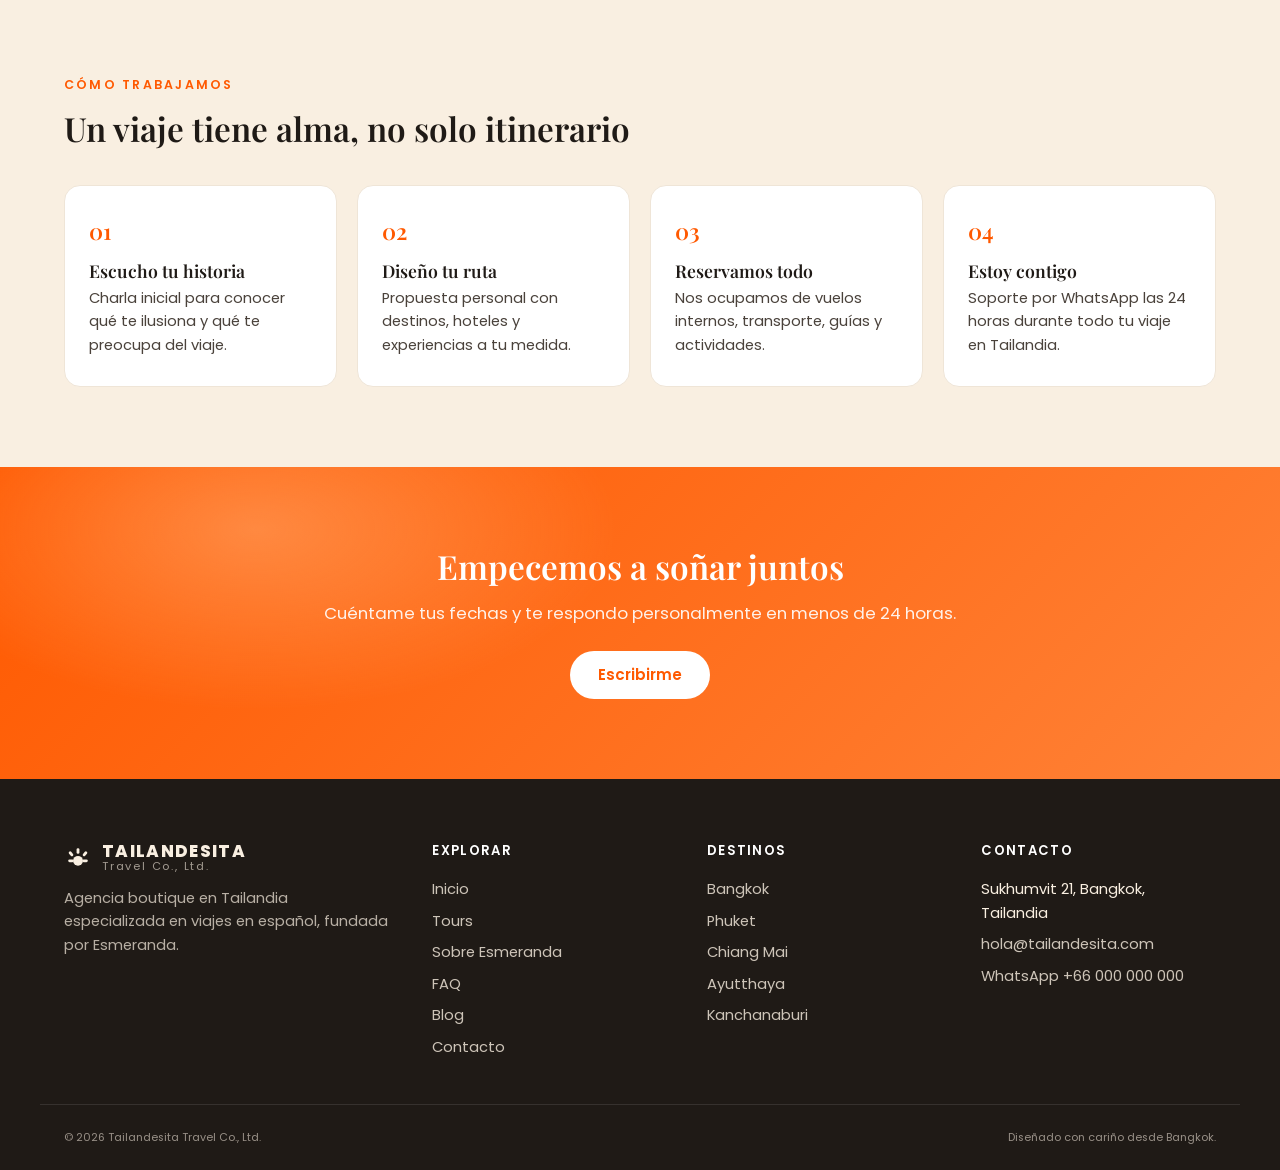
==== commit 7c2cca67: "Tweak nav layout, rename CTA, fix hero search visibility - Push nav links and CTA to the right of th" ====
--- a/about.html
+++ b/about.html
@@ -28,7 +28,7 @@
         <a href="blog.html">Blog</a>
         <a href="contact.html">Contacto</a>
       </nav>
-      <a href="contact.html" class="btn btn-primary btn-nav">Reservar</a>
+      <a href="contact.html" class="btn btn-primary btn-nav">Contáctanos</a>
       <button class="nav-toggle" aria-label="Abrir menú"><span></span><span></span><span></span></button>
     </div>
   </header>
--- a/assets/css/styles.css
+++ b/assets/css/styles.css
@@ -128,13 +128,33 @@
   backdrop-filter: saturate(140%) blur(10px);
   border-bottom: 1px solid var(--c-line);
 }
+/* Transparent header over the full-screen hero on the homepage */
+body.has-fullhero .site-header {
+  position: fixed;
+  background: transparent;
+  border-bottom-color: transparent;
+  backdrop-filter: none;
+  transition: background .25s ease, border-color .25s ease;
+}
+body.has-fullhero .site-header.is-scrolled {
+  background: rgba(255, 255, 255, 0.94);
+  border-bottom-color: var(--c-line);
+  backdrop-filter: saturate(140%) blur(10px);
+}
+body.has-fullhero .site-header:not(.is-scrolled) .brand-text strong { color: #fff; }
+body.has-fullhero .site-header:not(.is-scrolled) .brand-text small { color: rgba(255, 255, 255, 0.75); }
+body.has-fullhero .site-header:not(.is-scrolled) .brand-sun svg g { fill: #fff; }
+body.has-fullhero .site-header:not(.is-scrolled) .site-nav a { color: rgba(255, 255, 255, 0.92); }
+body.has-fullhero .site-header:not(.is-scrolled) .site-nav a:hover { color: var(--c-peach); }
+body.has-fullhero .site-header:not(.is-scrolled) .nav-toggle span { background: #fff; }
 .nav-wrap {
   display: flex;
   align-items: center;
-  justify-content: space-between;
-  gap: 18px;
+  justify-content: flex-end;
+  gap: 28px;
   padding: 14px 24px;
 }
+.brand { margin-right: auto; }
 .brand {
   display: flex;
   align-items: center;
@@ -206,6 +226,174 @@
     radial-gradient(1200px 500px at 85% -10%, rgba(255, 137, 55, 0.22), transparent 60%),
     linear-gradient(180deg, var(--c-cream) 0%, #fff 100%);
 }
+
+/* ------------ Full-screen hero ------------ */
+.hero-fullscreen {
+  min-height: 100vh;
+  height: 100vh;
+  padding: 0;
+  display: flex;
+  align-items: center;
+  background: var(--c-ink);
+}
+.hero-fullscreen .hero-bg { display: none; }
+.hero-media {
+  position: absolute;
+  inset: 0;
+  z-index: 0;
+}
+.hero-media img {
+  width: 100%;
+  height: 100%;
+  object-fit: cover;
+  object-position: center 30%;
+}
+.hero-overlay {
+  position: absolute;
+  inset: 0;
+  z-index: 1;
+  background:
+    linear-gradient(110deg, rgba(20, 16, 12, 0.78) 0%, rgba(20, 16, 12, 0.45) 45%, rgba(20, 16, 12, 0.05) 75%),
+    linear-gradient(180deg, rgba(20, 16, 12, 0.0) 60%, rgba(20, 16, 12, 0.55) 100%);
+}
+.hero-fullscreen-inner {
+  position: relative;
+  z-index: 2;
+  width: 100%;
+  padding-top: 110px;
+  padding-bottom: 240px;
+}
+.hero-copy-light h1 { color: #fff; max-width: 720px; }
+.hero-copy-light h1 em {
+  font-style: italic;
+  color: var(--c-peach);
+  background: linear-gradient(180deg, transparent 60%, rgba(255, 89, 0, 0.25) 60%);
+  padding: 0 6px;
+  border-radius: 4px;
+}
+.hero-copy-light .lead { color: rgba(255, 255, 255, 0.92); }
+.eyebrow-light { color: var(--c-peach-light); }
+.hero-stats-light strong { color: var(--c-peach); }
+.hero-stats-light span { color: rgba(255, 255, 255, 0.8); }
+
+.btn-outline-light {
+  background: rgba(255, 255, 255, 0.06);
+  color: #fff;
+  border-color: rgba(255, 255, 255, 0.55);
+  backdrop-filter: blur(4px);
+}
+.btn-outline-light:hover {
+  background: #fff;
+  color: var(--c-ink);
+  border-color: #fff;
+}
+
+.hero-search-wrap {
+  position: absolute;
+  left: 0;
+  right: 0;
+  bottom: -40px;
+  z-index: 3;
+}
+.hero-search-card {
+  background: rgba(20, 16, 12, 0.94);
+  backdrop-filter: blur(14px);
+  border-radius: 22px;
+  overflow: hidden;
+  box-shadow: 0 30px 60px rgba(0, 0, 0, 0.35);
+  border: 1px solid rgba(255, 255, 255, 0.08);
+}
+.hero-search-tabs {
+  display: flex;
+  gap: 4px;
+  padding: 12px 24px 0;
+  border-bottom: 1px solid rgba(255, 255, 255, 0.08);
+}
+.hero-tab {
+  background: transparent;
+  border: 0;
+  color: rgba(255, 255, 255, 0.6);
+  font-family: inherit;
+  font-weight: 500;
+  font-size: 0.92rem;
+  padding: 14px 14px 16px;
+  cursor: pointer;
+  border-bottom: 3px solid transparent;
+  margin-bottom: -1px;
+  display: inline-flex;
+  align-items: center;
+  gap: 8px;
+  transition: color .18s ease, border-color .18s ease;
+}
+.hero-tab:hover { color: rgba(255, 255, 255, 0.9); }
+.hero-tab.active {
+  color: var(--c-orange);
+  border-bottom-color: var(--c-orange);
+}
+
+.hero-search-form {
+  display: grid;
+  grid-template-columns: 1.4fr 1fr 0.8fr 1fr auto;
+  gap: 0;
+  padding: 8px;
+}
+.hero-search-form label {
+  display: flex;
+  flex-direction: column;
+  justify-content: center;
+  gap: 4px;
+  padding: 12px 18px;
+  border-right: 1px solid rgba(255, 255, 255, 0.08);
+  color: rgba(255, 255, 255, 0.55);
+  font-size: 0.72rem;
+  font-weight: 600;
+  letter-spacing: 0.08em;
+  text-transform: uppercase;
+}
+.hero-search-form label:last-of-type { border-right: 0; }
+.hero-search-form input,
+.hero-search-form select {
+  background: transparent;
+  border: 0;
+  color: #fff;
+  font-family: inherit;
+  font-size: 0.98rem;
+  font-weight: 500;
+  outline: none;
+  padding: 0;
+  text-transform: none;
+  letter-spacing: 0;
+  appearance: none;
+  -webkit-appearance: none;
+  cursor: pointer;
+}
+.hero-search-form input::placeholder { color: rgba(255, 255, 255, 0.45); }
+.hero-search-form input[type="date"] {
+  color-scheme: dark;
+}
+.hero-search-form select {
+  background-image: url("data:image/svg+xml,%3Csvg xmlns='http://www.w3.org/2000/svg' width='10' height='6' viewBox='0 0 10 6'%3E%3Cpath fill='%23ffffff80' d='M5 6 0 0h10z'/%3E%3C/svg%3E");
+  background-repeat: no-repeat;
+  background-position: right 0 center;
+  padding-right: 16px;
+}
+.hero-search-form select option { color: var(--c-ink); background: #fff; }
+.hero-search-form .btn-search {
+  margin: 0 0 0 8px;
+  border-radius: 14px;
+  font-size: 0.95rem;
+  padding: 0 28px;
+  align-self: stretch;
+}
+
+/* Push the next section below the overlapping search card */
+.search-section-results {
+  padding-top: 90px;
+  padding-bottom: 80px;
+  background: linear-gradient(180deg, var(--c-cream) 0%, #fff 280px);
+}
+.search-section-results .section-head { margin-bottom: 18px; }
+
 .hero-bg {
   position: absolute;
   inset: 0;
@@ -1008,6 +1196,21 @@
   .faq-toolbar { flex-direction: column; align-items: stretch; }
   .faq-search { max-width: none; }
   .dest-card.wide { grid-column: span 2; }
+  .hero-search-form {
+    grid-template-columns: 1fr 1fr;
+    gap: 4px;
+  }
+  .hero-search-form label {
+    border-right: 0;
+    border-bottom: 1px solid rgba(255, 255, 255, 0.08);
+  }
+  .hero-search-form .btn-search {
+    grid-column: 1 / -1;
+    margin: 8px 0 0;
+    padding: 14px;
+  }
+  .search-section-results { padding-top: 200px; }
+  .hero-fullscreen-inner { padding-bottom: 280px; }
   .values-grid { grid-template-columns: repeat(2, 1fr); }
   .about-grid, .contact-grid, .newsletter-inner {
     grid-template-columns: 1fr;
@@ -1020,6 +1223,12 @@
   .site-nav { display: none; }
   .btn-nav { display: none; }
   .nav-toggle { display: block; }
+  .hero-fullscreen { min-height: 100svh; height: auto; }
+  .hero-fullscreen-inner { padding-top: 100px; padding-bottom: 360px; }
+  .hero-fullscreen h1 { font-size: clamp(2rem, 9vw, 2.6rem); }
+  .hero-search-tabs { padding: 10px 14px 0; overflow-x: auto; }
+  .hero-tab { font-size: 0.82rem; padding: 12px 8px 14px; white-space: nowrap; }
+  .search-section-results { padding-top: 240px; }
   .site-nav.open {
     display: flex;
     flex-direction: column;
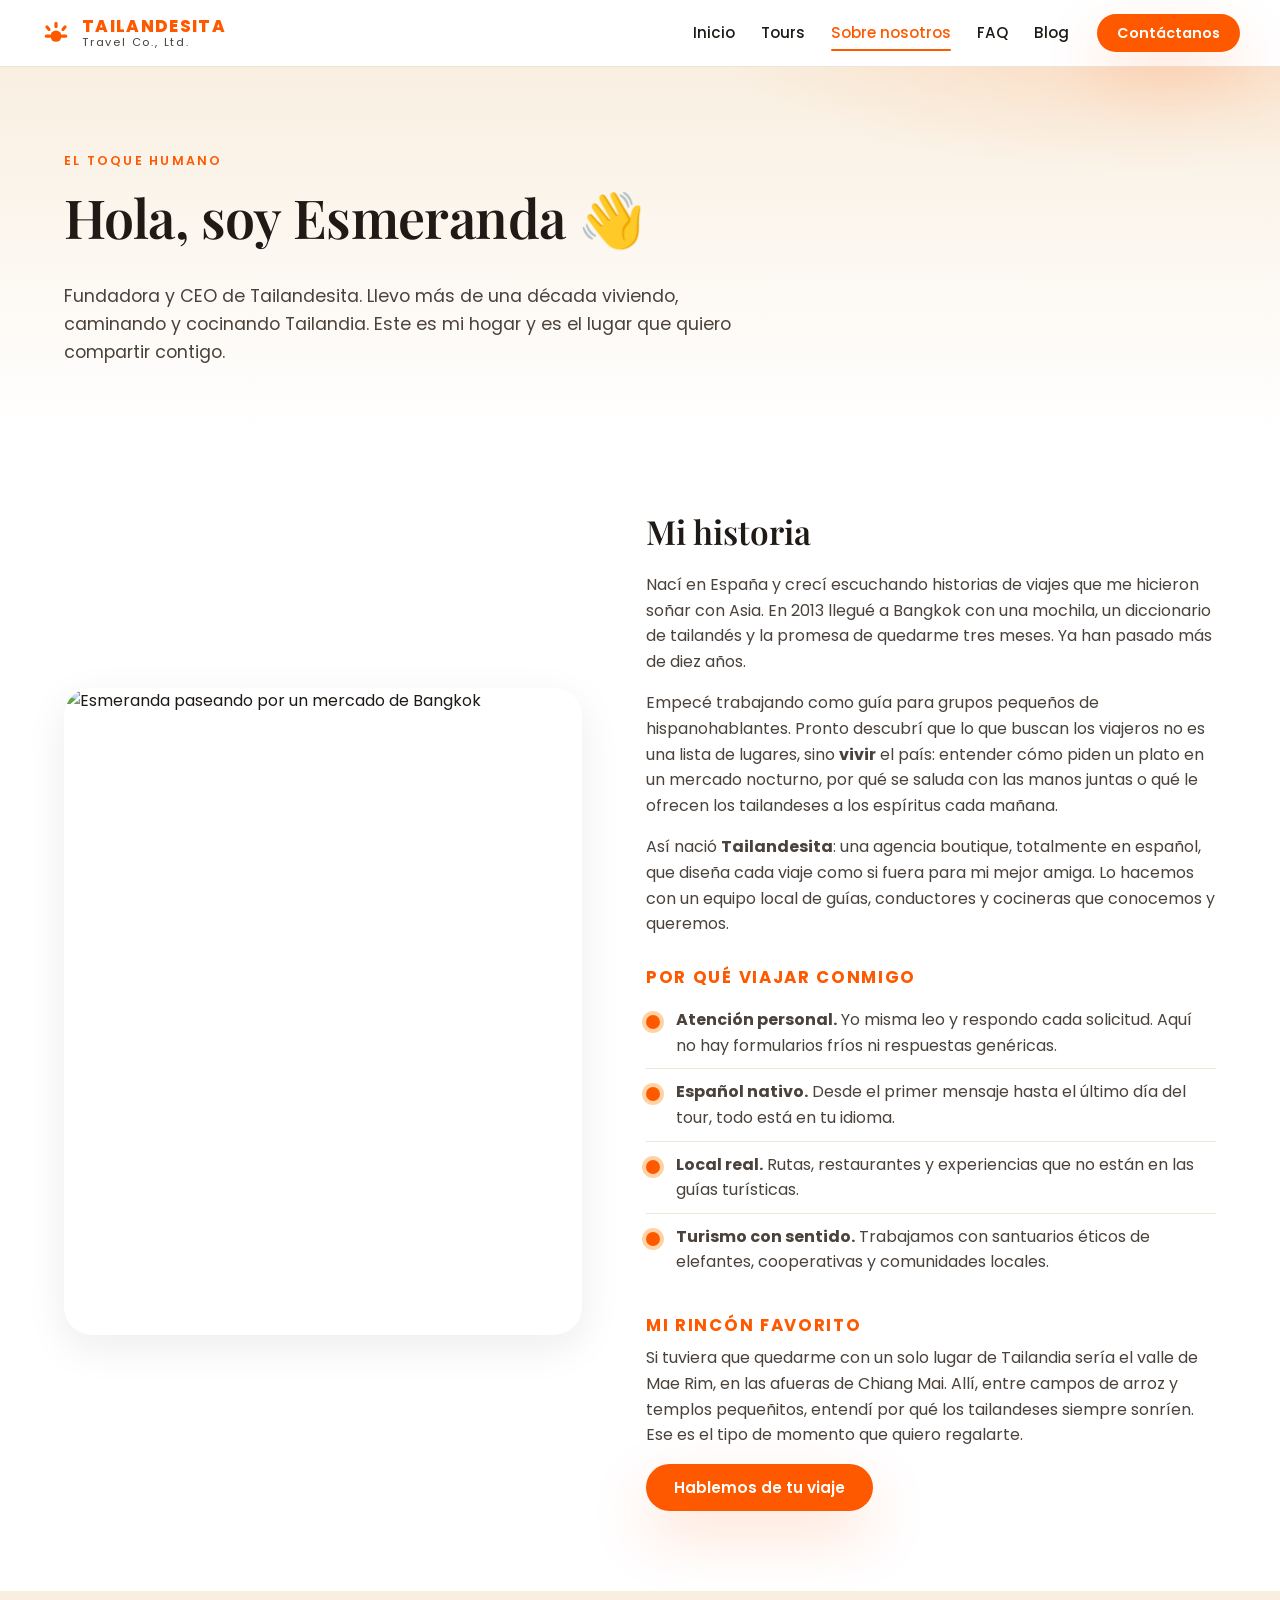
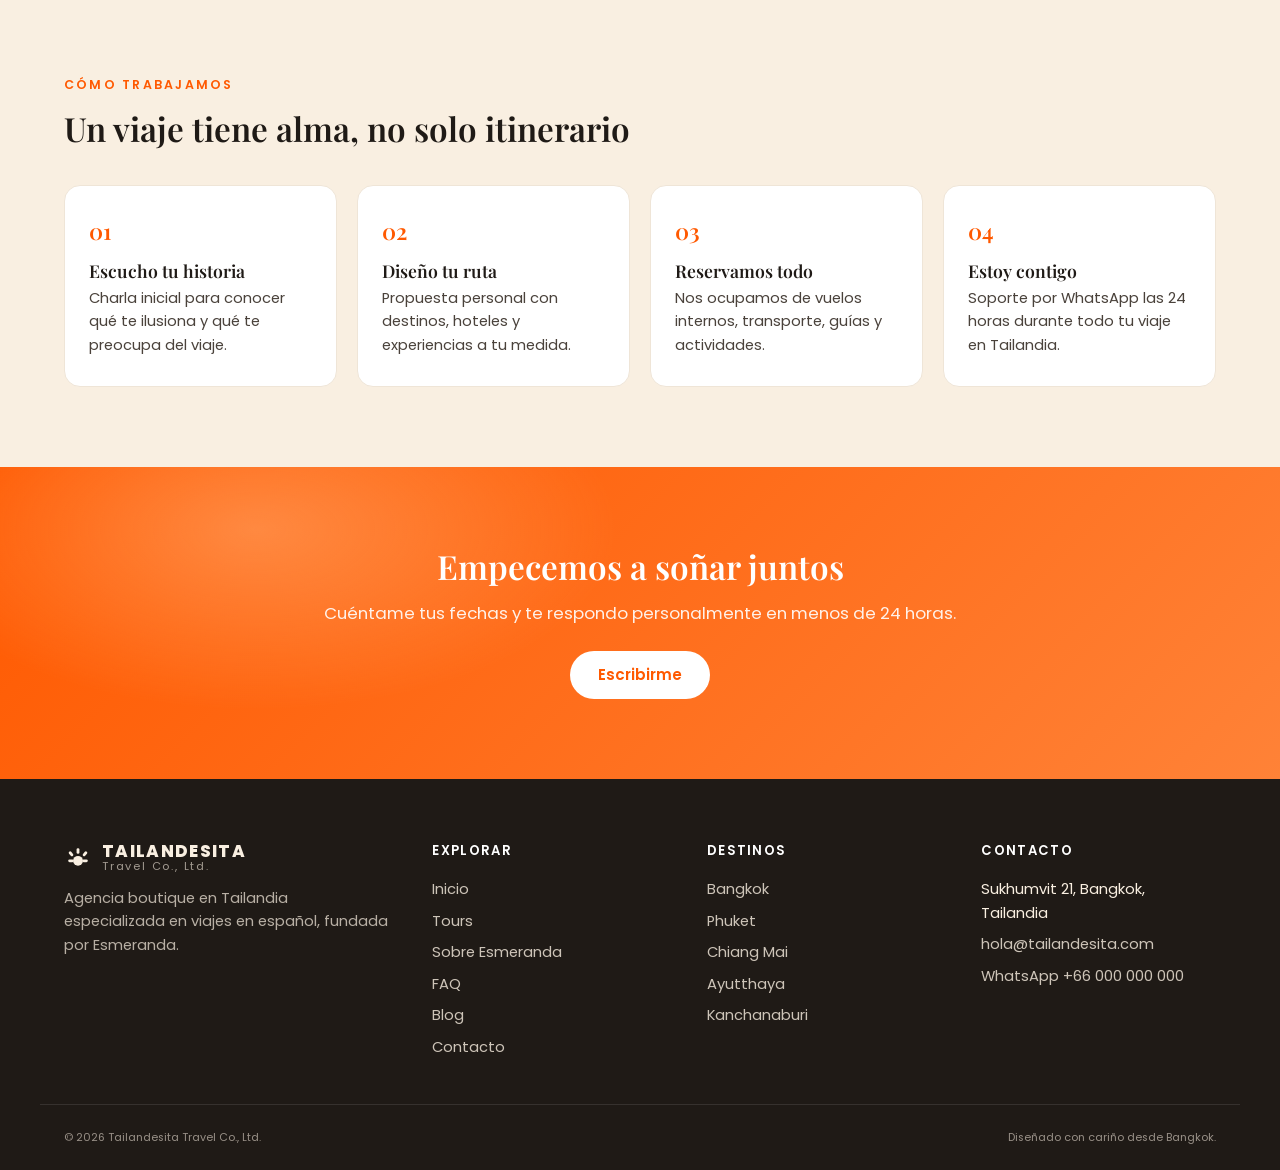
==== commit f293d184: "Rename nav link to "Sobre nosotros" and drop redundant Contacto link Across all pages, the top nav n" ====
--- a/about.html
+++ b/about.html
@@ -23,10 +23,9 @@
       <nav class="site-nav">
         <a href="index.html">Inicio</a>
         <a href="tours.html">Tours</a>
-        <a href="about.html" class="active">Sobre Esmeranda</a>
+        <a href="about.html" class="active">Sobre nosotros</a>
         <a href="faq.html">FAQ</a>
         <a href="blog.html">Blog</a>
-        <a href="contact.html">Contacto</a>
       </nav>
       <a href="contact.html" class="btn btn-primary btn-nav">Contáctanos</a>
       <button class="nav-toggle" aria-label="Abrir menú"><span></span><span></span><span></span></button>
--- a/assets/css/styles.css
+++ b/assets/css/styles.css
@@ -41,6 +41,26 @@
   color: var(--c-ink);
   background: #fff;
   -webkit-font-smoothing: antialiased;
+}
+
+/* All numeric displays use tabular lining figures for a clean, professional feel */
+.group-meta strong,
+.group-meta small,
+.tour-quick li,
+.tour-meta span,
+.book-from,
+.book-price small,
+.tour-price small,
+.result-price-total span,
+.result-includes li,
+.lightbox-counter,
+.faq-mini,
+.related-meta,
+.tour-link,
+.search-summary,
+.post-meta {
+  font-variant-numeric: tabular-nums lining-nums;
+  font-feature-settings: "tnum" 1, "lnum" 1;
 }
 
 img { max-width: 100%; display: block; }
@@ -131,6 +151,9 @@
 /* Transparent header over the full-screen hero on the homepage */
 body.has-fullhero .site-header {
   position: fixed;
+  left: 0;
+  right: 0;
+  width: 100%;
   background: transparent;
   border-bottom-color: transparent;
   backdrop-filter: none;
@@ -152,7 +175,9 @@
   align-items: center;
   justify-content: flex-end;
   gap: 28px;
-  padding: 14px 24px;
+  max-width: none;
+  width: 100%;
+  padding: 14px 40px;
 }
 .brand { margin-right: auto; }
 .brand {
@@ -261,7 +286,7 @@
   z-index: 2;
   width: 100%;
   padding-top: 110px;
-  padding-bottom: 240px;
+  padding-bottom: 80px;
 }
 .hero-copy-light h1 { color: #fff; max-width: 720px; }
 .hero-copy-light h1 em {
@@ -292,105 +317,68 @@
   position: absolute;
   left: 0;
   right: 0;
-  bottom: -40px;
+  bottom: 32px;
   z-index: 3;
 }
+.hero-search-wrap > .container { padding: 0 40px; }
 .hero-search-card {
-  background: rgba(20, 16, 12, 0.94);
-  backdrop-filter: blur(14px);
-  border-radius: 22px;
-  overflow: hidden;
-  box-shadow: 0 30px 60px rgba(0, 0, 0, 0.35);
-  border: 1px solid rgba(255, 255, 255, 0.08);
-}
-.hero-search-tabs {
-  display: flex;
-  gap: 4px;
-  padding: 12px 24px 0;
-  border-bottom: 1px solid rgba(255, 255, 255, 0.08);
-}
-.hero-tab {
-  background: transparent;
-  border: 0;
-  color: rgba(255, 255, 255, 0.6);
-  font-family: inherit;
-  font-weight: 500;
-  font-size: 0.92rem;
-  padding: 14px 14px 16px;
-  cursor: pointer;
-  border-bottom: 3px solid transparent;
-  margin-bottom: -1px;
-  display: inline-flex;
-  align-items: center;
-  gap: 8px;
-  transition: color .18s ease, border-color .18s ease;
-}
-.hero-tab:hover { color: rgba(255, 255, 255, 0.9); }
-.hero-tab.active {
-  color: var(--c-orange);
-  border-bottom-color: var(--c-orange);
-}
+  background: #fff;
+  border-radius: var(--radius-lg);
+  box-shadow: 0 30px 60px rgba(0, 0, 0, 0.18);
+  border: 1px solid var(--c-line);
+  padding: 28px 32px 24px;
+}
+.hero-search-tabs { display: none; }
 
 .hero-search-form {
   display: grid;
-  grid-template-columns: 1.4fr 1fr 0.8fr 1fr auto;
-  gap: 0;
-  padding: 8px;
+  grid-template-columns: repeat(4, 1fr) auto;
+  gap: 16px;
+  align-items: end;
 }
 .hero-search-form label {
   display: flex;
   flex-direction: column;
-  justify-content: center;
-  gap: 4px;
-  padding: 12px 18px;
-  border-right: 1px solid rgba(255, 255, 255, 0.08);
-  color: rgba(255, 255, 255, 0.55);
-  font-size: 0.72rem;
-  font-weight: 600;
-  letter-spacing: 0.08em;
-  text-transform: uppercase;
-}
-.hero-search-form label:last-of-type { border-right: 0; }
+  gap: 8px;
+  font-size: 0.92rem;
+  color: var(--c-ink);
+  font-weight: 500;
+}
 .hero-search-form input,
 .hero-search-form select {
-  background: transparent;
-  border: 0;
-  color: #fff;
   font-family: inherit;
-  font-size: 0.98rem;
-  font-weight: 500;
+  font-size: 1rem;
+  padding: 14px 16px;
+  border: 1px solid var(--c-line);
+  border-radius: 14px;
+  background: #fff;
+  color: var(--c-ink);
+  transition: border-color .15s ease, box-shadow .15s ease;
+}
+.hero-search-form input:focus,
+.hero-search-form select:focus {
   outline: none;
-  padding: 0;
-  text-transform: none;
-  letter-spacing: 0;
-  appearance: none;
-  -webkit-appearance: none;
-  cursor: pointer;
-}
-.hero-search-form input::placeholder { color: rgba(255, 255, 255, 0.45); }
-.hero-search-form input[type="date"] {
-  color-scheme: dark;
-}
-.hero-search-form select {
-  background-image: url("data:image/svg+xml,%3Csvg xmlns='http://www.w3.org/2000/svg' width='10' height='6' viewBox='0 0 10 6'%3E%3Cpath fill='%23ffffff80' d='M5 6 0 0h10z'/%3E%3C/svg%3E");
-  background-repeat: no-repeat;
-  background-position: right 0 center;
-  padding-right: 16px;
-}
-.hero-search-form select option { color: var(--c-ink); background: #fff; }
+  border-color: var(--c-orange);
+  box-shadow: 0 0 0 3px rgba(255, 89, 0, 0.15);
+}
 .hero-search-form .btn-search {
-  margin: 0 0 0 8px;
-  border-radius: 14px;
+  margin: 0;
+  padding: 14px 26px;
+  border-radius: 999px;
+  align-self: end;
   font-size: 0.95rem;
-  padding: 0 28px;
-  align-self: stretch;
-}
-
-/* Push the next section below the overlapping search card */
+}
+.hero-search-card .search-summary {
+  margin: 16px 0 0;
+  color: var(--c-muted);
+  font-size: 0.95rem;
+}
+
+/* Tour results section (now sits between about-preview and destinations) */
 .search-section-results {
-  padding-top: 90px;
+  padding-top: 80px;
   padding-bottom: 80px;
-  background: linear-gradient(180deg, var(--c-cream) 0%, #fff 280px);
+  background: var(--c-cream);
 }
 .search-section-results .section-head { margin-bottom: 18px; }
 
@@ -566,10 +554,10 @@
   border-radius: 999px;
 }
 .tour-body {
-  padding: 20px 22px 22px;
-  display: flex;
-  flex-direction: column;
-  gap: 10px;
+  padding: 32px;
+  display: flex;
+  flex-direction: column;
+  gap: 14px;
   flex: 1;
 }
 .tour-body h3 {
@@ -599,7 +587,14 @@
   padding-top: 10px;
   border-top: 1px dashed var(--c-line);
 }
-.tour-price { font-weight: 700; color: var(--c-orange); font-size: 1.05rem; }
+.tour-price {
+  font-weight: 700;
+  color: var(--c-orange);
+  font-size: 1.05rem;
+  letter-spacing: -0.01em;
+  font-variant-numeric: tabular-nums lining-nums;
+  font-feature-settings: "tnum" 1, "lnum" 1;
+}
 .tour-price small { color: var(--c-muted); font-weight: 500; font-size: 0.75rem; }
 .tour-link {
   font-weight: 600;
@@ -1184,6 +1179,1387 @@
 }
 .faq-mini:hover::after { color: #fff; transform: translateX(4px); }
 
+/* ------------ Single blog post ------------ */
+.post-header {
+  padding: 56px 0 32px;
+  background: linear-gradient(180deg, var(--c-cream), #fff);
+}
+.breadcrumb {
+  font-size: 0.85rem;
+  color: var(--c-muted);
+  margin-bottom: 18px;
+  display: flex;
+  align-items: center;
+  gap: 8px;
+}
+.breadcrumb a { color: var(--c-orange); }
+.breadcrumb span[aria-hidden] { color: var(--c-muted); }
+.post-header .tag { margin-bottom: 12px; }
+.post-header h1 {
+  max-width: 880px;
+  margin-bottom: 16px;
+  font-size: clamp(1.9rem, 3.6vw, 3rem);
+}
+.post-lede {
+  max-width: 760px;
+  font-size: 1.15rem;
+  color: var(--c-ink-soft);
+  margin-bottom: 24px;
+}
+.post-meta {
+  list-style: none;
+  padding: 0;
+  margin: 0;
+  display: flex;
+  flex-wrap: wrap;
+  gap: 18px 28px;
+  color: var(--c-muted);
+  font-size: 0.92rem;
+}
+.post-meta strong { color: var(--c-ink); margin-right: 4px; }
+
+.post-feature {
+  padding: 0 0 40px;
+}
+.post-feature figure {
+  margin: 0;
+  border-radius: var(--radius-lg);
+  overflow: hidden;
+  box-shadow: var(--shadow);
+}
+.post-feature img {
+  width: 100%;
+  height: auto;
+  max-height: 520px;
+  object-fit: cover;
+  display: block;
+}
+.post-feature figcaption {
+  text-align: center;
+  font-size: 0.85rem;
+  color: var(--c-muted);
+  margin-top: 12px;
+}
+
+.post-section { padding: 24px 0 80px; }
+.post-grid {
+  display: grid;
+  grid-template-columns: minmax(0, 1fr) 380px;
+  gap: 60px;
+  align-items: start;
+}
+
+.post-content {
+  font-size: 1.05rem;
+  color: var(--c-ink-soft);
+  line-height: 1.75;
+  max-width: 720px;
+}
+.post-content > .lead {
+  font-size: 1.18rem;
+  color: var(--c-ink);
+  font-weight: 400;
+  border-left: 4px solid var(--c-orange);
+  padding-left: 18px;
+  margin-bottom: 30px;
+}
+.post-content h2 {
+  font-family: var(--font-serif);
+  font-size: 1.7rem;
+  margin: 2.2em 0 0.6em;
+  color: var(--c-ink);
+}
+.post-content h3 {
+  font-family: var(--font-sans);
+  font-weight: 700;
+  font-size: 1.05rem;
+  text-transform: uppercase;
+  letter-spacing: 0.08em;
+  color: var(--c-orange);
+  margin: 1.8em 0 0.4em;
+}
+.post-content p { margin: 0 0 1.1em; }
+.post-content ul {
+  list-style: none;
+  padding: 0;
+  margin: 1em 0 1.4em;
+}
+.post-content ul li {
+  position: relative;
+  padding-left: 26px;
+  margin-bottom: 10px;
+}
+.post-content ul li::before {
+  content: "";
+  position: absolute;
+  left: 0;
+  top: 12px;
+  width: 8px;
+  height: 8px;
+  border-radius: 50%;
+  background: var(--c-orange);
+}
+.post-content blockquote {
+  margin: 2em 0;
+  padding: 26px 30px;
+  background: var(--c-cream);
+  border-left: 4px solid var(--c-orange);
+  border-radius: 0 var(--radius) var(--radius) 0;
+  font-family: var(--font-serif);
+  font-size: 1.2rem;
+  font-style: italic;
+  color: var(--c-ink);
+}
+.post-content blockquote footer {
+  margin-top: 12px;
+  font-family: var(--font-sans);
+  font-style: normal;
+  font-size: 0.9rem;
+  color: var(--c-muted);
+}
+.post-signoff {
+  font-family: var(--font-serif);
+  font-size: 1.2rem;
+  color: var(--c-orange);
+  margin-top: 2em;
+}
+
+/* Sticky sidebar */
+.post-sidebar {
+  position: sticky;
+  top: 100px;
+  align-self: start;
+  display: flex;
+  flex-direction: column;
+  gap: 20px;
+}
+.sidebar-sticky {
+  display: flex;
+  flex-direction: column;
+  gap: 20px;
+}
+
+.side-card {
+  background: #fff;
+  border: 1px solid var(--c-line);
+  border-radius: var(--radius-lg);
+  padding: 28px;
+  box-shadow: var(--shadow-sm);
+}
+.side-card h3 {
+  font-family: var(--font-serif);
+  font-size: 1.3rem;
+  margin: 0 0 8px;
+}
+.side-sub {
+  color: var(--c-ink-soft);
+  font-size: 0.95rem;
+  margin: 0 0 20px;
+}
+.side-form {
+  display: flex;
+  flex-direction: column;
+  gap: 12px;
+}
+.side-form label {
+  display: flex;
+  flex-direction: column;
+  gap: 6px;
+  font-size: 0.85rem;
+  color: var(--c-ink-soft);
+  font-weight: 500;
+}
+.side-form input {
+  font-family: inherit;
+  font-size: 0.95rem;
+  padding: 12px 14px;
+  border: 1px solid var(--c-line);
+  border-radius: 12px;
+  background: #fff;
+  color: var(--c-ink);
+}
+.side-form input:focus {
+  outline: none;
+  border-color: var(--c-orange);
+  box-shadow: 0 0 0 3px rgba(255, 89, 0, 0.15);
+}
+.side-cta { margin-top: 8px; }
+.side-alt { background: transparent; }
+.side-thanks {
+  background: var(--c-cream);
+  padding: 18px;
+  border-radius: var(--radius);
+  color: var(--c-ink);
+  margin: 0;
+}
+
+/* Agent / Esme card */
+.agent-card {
+  background: #fff;
+  border: 1px solid var(--c-line);
+  border-radius: var(--radius-lg);
+  padding: 24px;
+  box-shadow: var(--shadow-sm);
+}
+.agent-head {
+  display: flex;
+  gap: 14px;
+  align-items: flex-start;
+  margin-bottom: 18px;
+}
+.agent-avatar {
+  width: 64px;
+  height: 64px;
+  border-radius: 50%;
+  object-fit: cover;
+  flex-shrink: 0;
+  border: 2px solid var(--c-peach-light);
+}
+.agent-head h4 {
+  font-family: var(--font-sans);
+  font-size: 1.05rem;
+  font-weight: 700;
+  margin: 0 0 2px;
+  color: var(--c-ink);
+}
+.agent-role {
+  font-size: 0.85rem;
+  color: var(--c-muted);
+  margin: 0 0 8px;
+}
+.agent-badges {
+  display: flex;
+  flex-wrap: wrap;
+  gap: 6px;
+}
+.badge {
+  font-size: 0.72rem;
+  font-weight: 600;
+  padding: 3px 10px;
+  border-radius: 999px;
+  text-transform: none;
+  letter-spacing: 0;
+}
+.badge-orange { background: var(--c-orange); color: #fff; }
+.badge-soft { background: var(--c-peach-light); color: var(--c-orange); }
+
+.agent-info {
+  list-style: none;
+  padding: 14px 0;
+  margin: 0 0 16px;
+  border-top: 1px solid var(--c-line);
+  border-bottom: 1px solid var(--c-line);
+}
+.agent-info li {
+  display: flex;
+  flex-direction: column;
+  padding: 8px 0;
+  font-size: 0.92rem;
+}
+.agent-info strong {
+  font-size: 0.7rem;
+  letter-spacing: 0.12em;
+  text-transform: uppercase;
+  color: var(--c-orange);
+  margin-bottom: 2px;
+}
+.btn-ink { background: var(--c-ink); color: #fff; }
+.btn-ink:hover { background: var(--c-orange); color: #fff; }
+.agent-cta { width: 100%; }
+
+/* Related tour mini card */
+.related-tour {
+  background: var(--c-cream);
+  border-radius: var(--radius-lg);
+  padding: 20px;
+}
+.related-label {
+  display: block;
+  text-transform: uppercase;
+  letter-spacing: 0.12em;
+  font-size: 0.72rem;
+  font-weight: 700;
+  color: var(--c-orange);
+  margin-bottom: 10px;
+}
+.related-card {
+  display: flex;
+  gap: 14px;
+  align-items: center;
+  background: #fff;
+  border-radius: var(--radius);
+  padding: 12px;
+  color: var(--c-ink);
+  transition: transform .18s ease, box-shadow .18s ease;
+}
+.related-card:hover {
+  transform: translateY(-2px);
+  box-shadow: var(--shadow-sm);
+  color: var(--c-ink);
+}
+.related-img {
+  width: 80px;
+  height: 80px;
+  border-radius: 12px;
+  background-size: cover;
+  background-position: center;
+  flex-shrink: 0;
+}
+.related-body { display: flex; flex-direction: column; gap: 4px; }
+.related-body strong {
+  font-family: var(--font-serif);
+  font-size: 1.05rem;
+  font-weight: 600;
+}
+.related-meta { font-size: 0.85rem; color: var(--c-muted); }
+
+/* ============================================================
+   Journey section (group calendar + custom configurator)
+   ============================================================ */
+.journey-section {
+  padding: 96px 0;
+  background: linear-gradient(180deg, #fff 0%, var(--c-cream) 100%);
+}
+.journey-section .section-head { margin-bottom: 32px; max-width: 720px; }
+.section-sub { color: var(--c-ink-soft); }
+
+/* Path tabs */
+.journey-tabs {
+  display: grid;
+  grid-template-columns: 1fr 1fr;
+  gap: 18px;
+  margin-bottom: 48px;
+}
+.journey-tab {
+  position: relative;
+  text-align: left;
+  background: #fff;
+  border: 2px solid var(--c-line);
+  border-radius: var(--radius-lg);
+  padding: 28px 32px;
+  cursor: pointer;
+  font-family: inherit;
+  transition: border-color .2s ease, transform .2s ease, box-shadow .2s ease, background .2s ease;
+}
+.journey-tab:hover { transform: translateY(-2px); border-color: var(--c-peach); }
+.journey-tab.active {
+  border-color: var(--c-orange);
+  background: #fff;
+  box-shadow: 0 18px 40px rgba(255, 89, 0, 0.15);
+}
+.journey-tab-num {
+  display: block;
+  font-family: var(--font-serif);
+  font-size: 0.95rem;
+  color: var(--c-orange);
+  letter-spacing: 0.1em;
+  margin-bottom: 8px;
+}
+.journey-tab h3 {
+  font-family: var(--font-serif);
+  font-size: 1.45rem;
+  margin: 0 0 8px;
+  color: var(--c-ink);
+}
+.journey-tab p { margin: 0; color: var(--c-ink-soft); font-size: 0.95rem; }
+.journey-tab-arrow {
+  position: absolute;
+  top: 28px;
+  right: 32px;
+  font-size: 1.3rem;
+  color: var(--c-orange);
+  transition: transform .2s ease;
+}
+.journey-tab:hover .journey-tab-arrow { transform: translateX(4px); }
+
+/* Path containers */
+.journey-path { display: none; animation: fadeUp .35s ease; }
+.journey-path.is-active { display: block; }
+@keyframes fadeUp {
+  from { opacity: 0; transform: translateY(8px); }
+  to { opacity: 1; transform: translateY(0); }
+}
+
+.path-head { margin-bottom: 24px; }
+.path-head h3 { font-family: var(--font-serif); font-size: 1.5rem; margin: 0 0 6px; }
+.path-head p { margin: 0; color: var(--c-muted); }
+
+/* ============== PATH 1 · Group cards ============== */
+.group-grid {
+  display: grid;
+  grid-template-columns: repeat(3, 1fr);
+  gap: 18px;
+}
+.group-card {
+  background: #fff;
+  border: 1px solid var(--c-line);
+  border-radius: var(--radius-lg);
+  overflow: hidden;
+  display: flex;
+  flex-direction: column;
+  transition: transform .25s ease, box-shadow .25s ease;
+}
+.group-card:hover { transform: translateY(-4px); box-shadow: var(--shadow); }
+.group-card[data-status="full"] .group-image { filter: saturate(0.65); }
+.group-card[data-status="full"] .group-tag { background: rgba(255, 255, 255, 0.8); color: var(--c-ink-soft); }
+
+/* Image with title overlay */
+.group-image {
+  position: relative;
+  aspect-ratio: 5 / 4;
+  background-size: cover;
+  background-position: center;
+  background-color: var(--c-cream);
+}
+.group-image::after {
+  content: "";
+  position: absolute;
+  inset: 35% 0 0 0;
+  background: linear-gradient(180deg, transparent 0%, rgba(20, 16, 12, 0.78) 100%);
+  pointer-events: none;
+}
+.group-image-overlay {
+  position: absolute;
+  bottom: 22px;
+  left: 22px;
+  right: 22px;
+  z-index: 1;
+}
+.group-image-overlay h4 {
+  color: #fff;
+  font-family: var(--font-serif);
+  font-size: 1.55rem;
+  line-height: 1.15;
+  margin: 10px 0 0;
+  text-shadow: 0 2px 18px rgba(0, 0, 0, 0.4);
+}
+.group-tag {
+  display: inline-block;
+  font-size: 0.7rem;
+  font-weight: 700;
+  letter-spacing: 0.12em;
+  text-transform: uppercase;
+  color: var(--c-orange);
+  background: rgba(255, 255, 255, 0.95);
+  padding: 5px 12px;
+  border-radius: 999px;
+  backdrop-filter: blur(8px);
+}
+
+/* Info row: date block | cities/duration | price */
+.group-card-foot {
+  padding: 18px 22px;
+  display: grid;
+  grid-template-columns: auto minmax(0, 1fr) auto;
+  gap: 16px;
+  align-items: center;
+  border-bottom: 1px dashed var(--c-line);
+}
+.group-date-block {
+  background: var(--c-cream);
+  border-radius: 12px;
+  padding: 8px 10px;
+  text-align: center;
+  min-width: 58px;
+  line-height: 1.05;
+}
+.group-date-block .month {
+  display: block;
+  font-size: 0.62rem;
+  font-weight: 700;
+  color: var(--c-orange);
+  text-transform: uppercase;
+  letter-spacing: 0.14em;
+  margin-bottom: 3px;
+}
+.group-date-block .day {
+  display: block;
+  font-family: var(--font-sans);
+  font-weight: 700;
+  font-size: 1.5rem;
+  color: var(--c-ink);
+  letter-spacing: -0.02em;
+  font-variant-numeric: tabular-nums lining-nums;
+  font-feature-settings: "tnum" 1, "lnum" 1;
+}
+.group-date-block .weekday {
+  display: block;
+  font-size: 0.6rem;
+  color: var(--c-muted);
+  text-transform: uppercase;
+  letter-spacing: 0.14em;
+  margin-top: 1px;
+}
+.group-info { display: flex; flex-direction: column; min-width: 0; }
+.group-info strong {
+  font-size: 0.92rem;
+  color: var(--c-ink);
+  font-weight: 600;
+  line-height: 1.3;
+  white-space: nowrap;
+  overflow: hidden;
+  text-overflow: ellipsis;
+}
+.group-info span {
+  font-size: 0.78rem;
+  color: var(--c-muted);
+  margin-top: 3px;
+}
+.group-price { text-align: right; }
+.group-price strong {
+  display: block;
+  color: var(--c-orange);
+  font-family: var(--font-sans);
+  font-weight: 700;
+  font-size: 1.15rem;
+  letter-spacing: -0.01em;
+  font-variant-numeric: tabular-nums lining-nums;
+  font-feature-settings: "tnum" 1, "lnum" 1;
+}
+.group-price span {
+  font-size: 0.66rem;
+  color: var(--c-muted);
+  text-transform: uppercase;
+  letter-spacing: 0.12em;
+}
+
+/* Status badge + CTA row */
+.group-status-row {
+  padding: 14px 22px 18px;
+  display: flex;
+  align-items: center;
+  justify-content: space-between;
+  gap: 12px;
+  margin-top: auto;
+}
+.group-status {
+  font-size: 0.8rem;
+  font-weight: 600;
+  padding: 5px 12px;
+  border-radius: 999px;
+}
+.group-status-available { background: rgba(24, 168, 107, 0.12); color: #18a86b; }
+.group-status-last { background: var(--c-orange); color: #fff; }
+.group-status-full { background: rgba(31, 26, 22, 0.08); color: var(--c-muted); }
+
+/* ============== PATH 2 · Configurator ============== */
+.config-wrap {
+  background: #fff;
+  border: 1px solid var(--c-line);
+  border-radius: var(--radius-lg);
+  padding: 36px 36px 28px;
+  box-shadow: var(--shadow-sm);
+}
+.config-progress {
+  display: flex;
+  gap: 8px;
+  align-items: center;
+  margin-bottom: 32px;
+  padding-bottom: 28px;
+  border-bottom: 1px solid var(--c-line);
+}
+.progress-step {
+  display: flex;
+  flex-direction: column;
+  align-items: center;
+  gap: 6px;
+  flex: 1;
+  position: relative;
+}
+.progress-step span {
+  display: flex;
+  align-items: center;
+  justify-content: center;
+  width: 36px;
+  height: 36px;
+  border-radius: 50%;
+  background: var(--c-cream);
+  color: var(--c-muted);
+  font-weight: 700;
+  font-size: 0.95rem;
+  border: 2px solid var(--c-line);
+  transition: all .2s ease;
+}
+.progress-step small {
+  font-size: 0.78rem;
+  color: var(--c-muted);
+  font-weight: 500;
+  text-transform: uppercase;
+  letter-spacing: 0.06em;
+}
+.progress-step::after {
+  content: "";
+  position: absolute;
+  top: 18px;
+  left: calc(50% + 22px);
+  right: calc(-50% + 22px);
+  height: 2px;
+  background: var(--c-line);
+  z-index: -1;
+}
+.progress-step:last-child::after { display: none; }
+.progress-step.active span,
+.progress-step.completed span {
+  background: var(--c-orange);
+  border-color: var(--c-orange);
+  color: #fff;
+}
+.progress-step.completed::after { background: var(--c-orange); }
+.progress-step.active small { color: var(--c-orange); }
+
+.config-step { display: none; animation: fadeUp .3s ease; }
+.config-step.is-active { display: block; }
+.config-step h3 {
+  font-family: var(--font-serif);
+  font-size: 1.6rem;
+  margin: 0 0 8px;
+}
+.config-help { color: var(--c-muted); margin: 0 0 24px; }
+
+.config-options { display: grid; gap: 12px; }
+.config-options button {
+  font-family: inherit;
+  background: #fff;
+  border: 2px solid var(--c-line);
+  color: var(--c-ink);
+  cursor: pointer;
+  transition: border-color .18s ease, background .18s ease, color .18s ease, transform .18s ease;
+  font-weight: 500;
+}
+.config-options button:hover { border-color: var(--c-peach); transform: translateY(-2px); }
+.config-options button.is-selected {
+  border-color: var(--c-orange);
+  background: var(--c-cream);
+  color: var(--c-orange);
+}
+
+.config-options-pill {
+  grid-template-columns: repeat(6, 1fr);
+}
+.config-options-pill button {
+  padding: 22px 0;
+  border-radius: var(--radius);
+  font-family: var(--font-sans);
+  font-size: 1.5rem;
+  font-weight: 700;
+  letter-spacing: -0.01em;
+  font-variant-numeric: tabular-nums lining-nums;
+  font-feature-settings: "tnum" 1, "lnum" 1;
+}
+
+.config-options-card {
+  grid-template-columns: repeat(4, 1fr);
+}
+.config-options-card button {
+  padding: 22px 18px;
+  border-radius: var(--radius);
+  display: flex;
+  flex-direction: column;
+  align-items: flex-start;
+  gap: 6px;
+  text-align: left;
+}
+.config-options-card button strong {
+  font-family: var(--font-sans);
+  font-weight: 700;
+  font-size: 1.25rem;
+  color: var(--c-ink);
+  letter-spacing: -0.01em;
+  font-variant-numeric: tabular-nums lining-nums;
+  font-feature-settings: "tnum" 1, "lnum" 1;
+}
+.config-options-card button small {
+  color: var(--c-muted);
+  font-size: 0.85rem;
+}
+.config-options-card button.is-selected strong { color: var(--c-orange); }
+
+.config-options-multi {
+  grid-template-columns: repeat(3, 1fr);
+}
+.config-options-multi button {
+  padding: 22px;
+  border-radius: var(--radius);
+  display: flex;
+  flex-direction: column;
+  gap: 6px;
+  align-items: flex-start;
+  text-align: left;
+}
+.config-options-multi button strong {
+  font-family: var(--font-sans);
+  font-weight: 700;
+  font-size: 1.05rem;
+  color: var(--c-ink);
+}
+.config-options-multi button small {
+  color: var(--c-muted);
+  font-size: 0.85rem;
+}
+.config-options-multi button.is-selected strong { color: var(--c-orange); }
+.opt-ico { font-size: 1.5rem; }
+
+.config-options-month {
+  grid-template-columns: repeat(6, 1fr);
+}
+.config-options-month button {
+  padding: 14px 0;
+  border-radius: 999px;
+  font-size: 0.95rem;
+}
+
+.config-controls {
+  display: flex;
+  justify-content: space-between;
+  margin-top: 28px;
+  padding-top: 24px;
+  border-top: 1px solid var(--c-line);
+}
+.config-controls .btn { padding: 12px 24px; }
+
+/* Result */
+.config-result {
+  background: #fff;
+  border: 1px solid var(--c-line);
+  border-radius: var(--radius-lg);
+  padding: 36px;
+  box-shadow: var(--shadow);
+  animation: fadeUp .35s ease;
+}
+.result-head { margin-bottom: 28px; }
+.result-head h3 { font-family: var(--font-serif); font-size: 1.7rem; margin: 8px 0 6px; }
+.result-head p { color: var(--c-muted); margin: 0; font-size: 1rem; }
+
+.result-grid {
+  display: grid;
+  grid-template-columns: 1fr 320px;
+  gap: 36px;
+  align-items: start;
+}
+.result-itinerary h4 {
+  font-family: var(--font-sans);
+  font-weight: 700;
+  font-size: 0.92rem;
+  text-transform: uppercase;
+  letter-spacing: 0.1em;
+  color: var(--c-orange);
+  margin: 0 0 16px;
+}
+.result-days {
+  list-style: none;
+  padding: 0;
+  margin: 0;
+  counter-reset: day;
+}
+.result-days li {
+  display: grid;
+  grid-template-columns: 70px 1fr;
+  gap: 18px;
+  padding: 16px 0;
+  border-top: 1px solid var(--c-line);
+  counter-increment: day;
+}
+.result-days li:first-child { border-top: 0; }
+.result-days li::before {
+  content: "Día " counter(day);
+  font-family: var(--font-sans);
+  color: var(--c-orange);
+  font-weight: 700;
+  font-size: 0.85rem;
+  letter-spacing: 0.04em;
+  text-transform: uppercase;
+  font-variant-numeric: tabular-nums lining-nums;
+  font-feature-settings: "tnum" 1, "lnum" 1;
+}
+.result-days strong {
+  display: block;
+  font-family: var(--font-sans);
+  font-weight: 600;
+  font-size: 1rem;
+  color: var(--c-ink);
+  margin-bottom: 4px;
+}
+.result-days span { font-size: 0.92rem; color: var(--c-ink-soft); }
+
+.result-price {
+  background: linear-gradient(135deg, var(--c-orange) 0%, var(--c-orange-2) 100%);
+  color: #fff;
+  border-radius: var(--radius-lg);
+  padding: 28px;
+  position: sticky;
+  top: 100px;
+}
+.result-price-label {
+  display: block;
+  text-transform: uppercase;
+  letter-spacing: 0.12em;
+  font-size: 0.75rem;
+  color: rgba(255,255,255,0.85);
+  margin-bottom: 6px;
+}
+.result-price-main {
+  display: block;
+  font-family: var(--font-sans);
+  font-weight: 700;
+  font-size: 2.6rem;
+  line-height: 1;
+  color: #fff;
+  margin-bottom: 6px;
+  letter-spacing: -0.02em;
+  font-variant-numeric: tabular-nums lining-nums;
+  font-feature-settings: "tnum" 1, "lnum" 1;
+}
+.result-price small { display: block; font-size: 0.82rem; color: rgba(255,255,255,0.85); margin-bottom: 18px; }
+.result-price-total {
+  display: flex;
+  justify-content: space-between;
+  align-items: center;
+  padding: 14px 16px;
+  background: rgba(255,255,255,0.15);
+  border-radius: 12px;
+  margin-bottom: 18px;
+}
+.result-price-total span { font-size: 0.85rem; color: rgba(255,255,255,0.9); }
+.result-price-total strong {
+  font-family: var(--font-sans);
+  font-weight: 700;
+  font-size: 1.3rem;
+  color: #fff;
+  letter-spacing: -0.01em;
+  font-variant-numeric: tabular-nums lining-nums;
+  font-feature-settings: "tnum" 1, "lnum" 1;
+}
+.result-includes {
+  list-style: none;
+  padding: 0;
+  margin: 0 0 22px;
+}
+.result-includes li {
+  position: relative;
+  padding: 6px 0 6px 22px;
+  font-size: 0.9rem;
+  color: rgba(255,255,255,0.95);
+  border-bottom: 1px solid rgba(255,255,255,0.18);
+}
+.result-includes li::before {
+  content: "✓";
+  position: absolute;
+  left: 0;
+  color: #fff;
+  font-weight: 700;
+}
+.result-cta {
+  width: 100%;
+  background: #fff;
+  color: var(--c-orange);
+  margin-bottom: 10px;
+}
+.result-cta:hover { background: var(--c-cream); color: var(--c-orange); }
+.result-price .btn-ghost {
+  width: 100%;
+  background: transparent;
+  color: #fff;
+  border-color: rgba(255,255,255,0.6);
+}
+.result-price .btn-ghost:hover { background: rgba(255,255,255,0.15); border-color: #fff; color: #fff; }
+
+/* Modal */
+.journey-modal {
+  position: fixed;
+  inset: 0;
+  background: rgba(20, 16, 12, 0.78);
+  z-index: 200;
+  display: flex;
+  align-items: center;
+  justify-content: center;
+  padding: 24px;
+  animation: fadeIn .25s ease;
+}
+.journey-modal[hidden] { display: none; }
+@keyframes fadeIn { from { opacity: 0; } to { opacity: 1; } }
+.journey-modal-card {
+  background: #fff;
+  border-radius: var(--radius-lg);
+  padding: 36px;
+  max-width: 520px;
+  width: 100%;
+  position: relative;
+  max-height: 90vh;
+  overflow: auto;
+  animation: fadeUp .3s ease;
+}
+.modal-close {
+  position: absolute;
+  top: 14px;
+  right: 14px;
+  width: 36px;
+  height: 36px;
+  border-radius: 50%;
+  background: var(--c-cream);
+  border: 0;
+  font-size: 1.4rem;
+  color: var(--c-ink);
+  cursor: pointer;
+  line-height: 1;
+}
+.modal-close:hover { background: var(--c-orange); color: #fff; }
+.modal-eyebrow {
+  display: block;
+  text-transform: uppercase;
+  letter-spacing: 0.12em;
+  font-size: 0.78rem;
+  font-weight: 600;
+  color: var(--c-orange);
+  margin-bottom: 8px;
+}
+.modal-body h3 {
+  font-family: var(--font-serif);
+  font-size: 1.6rem;
+  margin: 0 0 6px;
+}
+.modal-summary {
+  background: var(--c-cream);
+  padding: 16px 20px;
+  border-radius: var(--radius);
+  margin: 18px 0 24px;
+}
+.modal-summary dl { margin: 0; display: grid; grid-template-columns: max-content 1fr; gap: 6px 14px; font-size: 0.92rem; }
+.modal-summary dt { color: var(--c-muted); }
+.modal-summary dd { margin: 0; color: var(--c-ink); font-weight: 500; }
+.modal-form {
+  display: flex;
+  flex-direction: column;
+  gap: 12px;
+}
+.modal-form label {
+  display: flex;
+  flex-direction: column;
+  gap: 6px;
+  font-size: 0.85rem;
+  color: var(--c-ink-soft);
+  font-weight: 500;
+}
+.modal-form input {
+  font-family: inherit;
+  font-size: 0.95rem;
+  padding: 12px 14px;
+  border: 1px solid var(--c-line);
+  border-radius: 12px;
+  background: #fff;
+}
+.modal-form input:focus {
+  outline: none;
+  border-color: var(--c-orange);
+  box-shadow: 0 0 0 3px rgba(255,89,0,0.15);
+}
+.modal-cta { margin-top: 8px; }
+.modal-fine { font-size: 0.82rem; color: var(--c-muted); margin: 6px 0 0; }
+.modal-success { text-align: center; padding: 12px 0; }
+.modal-success-ico {
+  width: 56px;
+  height: 56px;
+  border-radius: 50%;
+  background: rgba(24,168,107,0.15);
+  color: #18a86b;
+  display: flex;
+  align-items: center;
+  justify-content: center;
+  margin: 0 auto 14px;
+  font-size: 1.7rem;
+  font-weight: 700;
+}
+.modal-success h3 { margin: 0 0 8px; }
+.modal-success p { color: var(--c-ink-soft); margin: 0 0 16px; }
+
+/* ------------ Single tour post ------------ */
+.tour-header { padding: 56px 0 24px; background: linear-gradient(180deg, var(--c-cream), #fff); }
+.tour-header h1 { margin: 12px 0 14px; max-width: 880px; font-size: clamp(2rem, 4vw, 3rem); }
+.tour-header .tag { background: var(--c-orange); color: #fff; }
+.tour-header .post-lede { max-width: 760px; }
+.tour-quick {
+  list-style: none;
+  padding: 18px 0 0;
+  margin: 0;
+  display: flex;
+  flex-wrap: wrap;
+  gap: 24px 40px;
+}
+.tour-quick li { display: flex; flex-direction: column; line-height: 1.2; }
+.tour-quick strong {
+  font-family: var(--font-sans);
+  font-weight: 700;
+  color: var(--c-orange);
+  font-size: 1.25rem;
+  letter-spacing: -0.01em;
+  font-variant-numeric: tabular-nums lining-nums;
+  font-feature-settings: "tnum" 1, "lnum" 1;
+}
+.tour-quick span { font-size: 0.85rem; color: var(--c-muted); margin-top: 2px; }
+
+/* Gallery grid (1 main + 4 thumbs) */
+.tour-gallery-section { padding: 16px 0 36px; }
+.tour-gallery {
+  display: grid;
+  grid-template-columns: 2fr 1fr 1fr;
+  grid-template-rows: 1fr 1fr;
+  gap: 12px;
+  border-radius: var(--radius-lg);
+  overflow: hidden;
+  height: 520px;
+}
+.gallery-item {
+  border: 0;
+  padding: 0;
+  cursor: pointer;
+  background-size: cover;
+  background-position: center;
+  background-color: var(--c-cream);
+  position: relative;
+  transition: transform .25s ease;
+  outline: none;
+}
+.gallery-item:hover { transform: scale(0.995); }
+.gallery-item:focus-visible { box-shadow: 0 0 0 4px var(--c-orange); }
+.gallery-item-main { grid-row: 1 / span 2; height: 100%; }
+.gallery-item-more { position: relative; }
+.gallery-more {
+  position: absolute;
+  inset: auto 14px 14px auto;
+  background: rgba(255, 255, 255, 0.95);
+  color: var(--c-ink);
+  padding: 9px 16px;
+  border-radius: 999px;
+  font-weight: 600;
+  font-size: 0.85rem;
+  display: inline-flex;
+  align-items: center;
+  gap: 6px;
+  box-shadow: var(--shadow-sm);
+}
+.gallery-item-more::after {
+  content: "";
+  position: absolute;
+  inset: 0;
+  background: rgba(20, 16, 12, 0.18);
+  pointer-events: none;
+}
+
+/* Tour body grid */
+.tour-post-body { padding: 32px 0 80px; }
+.tour-grid {
+  display: grid;
+  grid-template-columns: minmax(0, 1fr) 380px;
+  gap: 60px;
+  align-items: start;
+}
+.tour-content {
+  font-size: 1.05rem;
+  color: var(--c-ink-soft);
+  line-height: 1.75;
+  max-width: 760px;
+}
+.tour-section-head { margin: 40px 0 18px; }
+.tour-section-head h2 {
+  font-family: var(--font-serif);
+  font-size: 1.7rem;
+  margin: 0 0 6px;
+  color: var(--c-ink);
+}
+.tour-section-head p { margin: 0; color: var(--c-muted); }
+.tour-content p { margin: 0 0 1em; }
+.tour-content > p:first-of-type { font-size: 1.12rem; color: var(--c-ink); }
+.tour-content strong { color: var(--c-ink); }
+
+/* Includes / Not includes */
+.tour-includes {
+  display: grid;
+  grid-template-columns: 1fr 1fr;
+  gap: 22px;
+  margin: 28px 0 12px;
+}
+.tour-includes h3 {
+  font-family: var(--font-sans);
+  font-weight: 700;
+  font-size: 0.92rem;
+  text-transform: uppercase;
+  letter-spacing: 0.08em;
+  color: var(--c-orange);
+  margin: 0 0 12px;
+}
+.check-list, .cross-list {
+  list-style: none;
+  padding: 0;
+  margin: 0;
+}
+.check-list li, .cross-list li {
+  position: relative;
+  padding: 6px 0 6px 28px;
+  font-size: 0.96rem;
+  color: var(--c-ink-soft);
+  border-bottom: 1px dashed var(--c-line);
+}
+.check-list li::before, .cross-list li::before {
+  position: absolute;
+  left: 0;
+  top: 8px;
+  width: 18px;
+  height: 18px;
+  border-radius: 50%;
+  display: inline-flex;
+  align-items: center;
+  justify-content: center;
+  font-size: 0.7rem;
+  font-weight: 700;
+}
+.check-list li::before {
+  content: "✓";
+  background: var(--c-peach-light);
+  color: var(--c-orange);
+}
+.cross-list li::before {
+  content: "×";
+  background: var(--c-cream);
+  color: var(--c-muted);
+}
+
+/* Itinerary timeline */
+.itinerary {
+  list-style: none;
+  padding: 0;
+  margin: 12px 0 0;
+}
+.itinerary li {
+  display: grid;
+  grid-template-columns: 90px 1fr;
+  gap: 22px;
+  padding: 22px 0;
+  border-top: 1px solid var(--c-line);
+  position: relative;
+}
+.itinerary li:first-child { border-top: 0; }
+.iti-time {
+  font-family: var(--font-sans);
+  color: var(--c-orange);
+  font-size: 1.05rem;
+  font-weight: 700;
+  position: relative;
+  padding-left: 24px;
+  letter-spacing: -0.01em;
+  font-variant-numeric: tabular-nums lining-nums;
+  font-feature-settings: "tnum" 1, "lnum" 1;
+}
+.iti-time::before {
+  content: "";
+  position: absolute;
+  left: 0;
+  top: 8px;
+  width: 12px;
+  height: 12px;
+  border-radius: 50%;
+  background: var(--c-orange);
+  box-shadow: 0 0 0 4px var(--c-peach-light);
+}
+.itinerary h3 {
+  font-family: var(--font-sans);
+  font-weight: 700;
+  font-size: 1.05rem;
+  color: var(--c-ink);
+  margin: 0 0 6px;
+}
+.itinerary p { margin: 0; color: var(--c-ink-soft); font-size: 0.97rem; }
+
+/* Tour testimonials */
+.tour-testimonials {
+  display: grid;
+  grid-template-columns: repeat(3, 1fr);
+  gap: 18px;
+  margin-top: 20px;
+}
+.tour-testimonials blockquote {
+  margin: 0;
+  background: var(--c-cream);
+  padding: 22px;
+  border-radius: var(--radius);
+  border-top: 4px solid var(--c-orange);
+}
+.t-stars {
+  color: var(--c-orange);
+  font-size: 0.9rem;
+  letter-spacing: 1px;
+  margin-bottom: 10px;
+}
+.tour-testimonials p {
+  font-family: var(--font-serif);
+  font-style: italic;
+  color: var(--c-ink);
+  font-size: 1rem;
+  margin: 0 0 10px;
+}
+.tour-testimonials footer { font-size: 0.82rem; color: var(--c-muted); }
+
+/* Booking sidebar */
+.tour-sidebar {
+  position: sticky;
+  top: 100px;
+  align-self: start;
+  display: flex;
+  flex-direction: column;
+  gap: 18px;
+}
+.book-card {
+  background: #fff;
+  border: 1px solid var(--c-line);
+  border-radius: var(--radius-lg);
+  padding: 26px 24px 24px;
+  box-shadow: var(--shadow);
+}
+.book-head {
+  display: flex;
+  align-items: flex-start;
+  justify-content: space-between;
+  gap: 12px;
+  margin-bottom: 6px;
+}
+.book-from {
+  font-size: 0.78rem;
+  text-transform: uppercase;
+  letter-spacing: 0.1em;
+  color: var(--c-muted);
+  font-weight: 600;
+}
+.book-price {
+  display: block;
+  font-family: var(--font-sans);
+  font-weight: 700;
+  font-size: 2rem;
+  color: var(--c-orange);
+  line-height: 1.1;
+  letter-spacing: -0.02em;
+  font-variant-numeric: tabular-nums lining-nums;
+  font-feature-settings: "tnum" 1, "lnum" 1;
+}
+.book-price small {
+  font-family: var(--font-sans);
+  font-size: 0.78rem;
+  color: var(--c-muted);
+  font-weight: 500;
+  margin-left: 2px;
+}
+.book-sub {
+  margin: 4px 0 18px;
+  font-size: 0.92rem;
+  color: var(--c-muted);
+  padding-bottom: 16px;
+  border-bottom: 1px solid var(--c-line);
+}
+.book-form {
+  display: flex;
+  flex-direction: column;
+  gap: 12px;
+}
+.book-form .row {
+  display: grid;
+  grid-template-columns: 1fr 1fr;
+  gap: 10px;
+}
+.book-form label {
+  display: flex;
+  flex-direction: column;
+  gap: 6px;
+  font-size: 0.82rem;
+  color: var(--c-ink-soft);
+  font-weight: 500;
+}
+.book-form input,
+.book-form textarea {
+  font-family: inherit;
+  font-size: 0.95rem;
+  padding: 12px 14px;
+  border: 1px solid var(--c-line);
+  border-radius: 12px;
+  background: #fff;
+  color: var(--c-ink);
+}
+.book-form input:focus,
+.book-form textarea:focus {
+  outline: none;
+  border-color: var(--c-orange);
+  box-shadow: 0 0 0 3px rgba(255, 89, 0, 0.15);
+}
+.book-cta { width: 100%; margin-top: 6px; }
+.book-fine { font-size: 0.78rem; color: var(--c-muted); margin: 6px 0 0; }
+.book-thanks {
+  background: var(--c-cream);
+  padding: 22px;
+  border-radius: var(--radius);
+  text-align: center;
+}
+.book-thanks h4 { margin: 0 0 6px; font-family: var(--font-serif); }
+.book-thanks p { margin: 0; color: var(--c-ink-soft); }
+
+/* Lightbox */
+.lightbox {
+  position: fixed;
+  inset: 0;
+  background: rgba(8, 6, 4, 0.92);
+  z-index: 200;
+  display: none;
+  align-items: center;
+  justify-content: center;
+  padding: 24px;
+}
+.lightbox.is-open { display: flex; }
+.lightbox-img {
+  max-width: min(1100px, 92vw);
+  max-height: 86vh;
+  object-fit: contain;
+  border-radius: 8px;
+  box-shadow: 0 30px 90px rgba(0, 0, 0, 0.6);
+}
+.lightbox-close,
+.lightbox-prev,
+.lightbox-next {
+  position: absolute;
+  background: rgba(255, 255, 255, 0.12);
+  color: #fff;
+  border: 0;
+  cursor: pointer;
+  font-family: inherit;
+  border-radius: 999px;
+  transition: background .18s ease, transform .18s ease;
+}
+.lightbox-close {
+  top: 24px;
+  right: 24px;
+  width: 44px;
+  height: 44px;
+  font-size: 1.6rem;
+  line-height: 1;
+}
+.lightbox-prev,
+.lightbox-next {
+  top: 50%;
+  transform: translateY(-50%);
+  width: 52px;
+  height: 52px;
+  font-size: 2rem;
+  line-height: 1;
+}
+.lightbox-prev { left: 24px; }
+.lightbox-next { right: 24px; }
+.lightbox-close:hover,
+.lightbox-prev:hover,
+.lightbox-next:hover { background: var(--c-orange); }
+.lightbox-counter {
+  position: absolute;
+  bottom: 22px;
+  left: 50%;
+  transform: translateX(-50%);
+  color: rgba(255, 255, 255, 0.85);
+  font-size: 0.85rem;
+  letter-spacing: 0.08em;
+}
+
 /* ------------ Responsive ------------ */
 @media (max-width: 960px) {
   .search-form { grid-template-columns: repeat(2, 1fr); }
@@ -1198,19 +2574,34 @@
   .dest-card.wide { grid-column: span 2; }
   .hero-search-form {
     grid-template-columns: 1fr 1fr;
-    gap: 4px;
-  }
-  .hero-search-form label {
-    border-right: 0;
-    border-bottom: 1px solid rgba(255, 255, 255, 0.08);
+    gap: 12px;
   }
   .hero-search-form .btn-search {
     grid-column: 1 / -1;
-    margin: 8px 0 0;
-    padding: 14px;
   }
-  .search-section-results { padding-top: 200px; }
-  .hero-fullscreen-inner { padding-bottom: 280px; }
+  .search-section-results { padding-top: 64px; }
+  .hero-fullscreen-inner { padding-bottom: 64px; }
+  .post-grid { grid-template-columns: 1fr; gap: 40px; }
+  .post-sidebar { position: static; }
+  .journey-tabs { grid-template-columns: 1fr; }
+  .group-grid { grid-template-columns: repeat(2, 1fr); }
+  .config-options-pill { grid-template-columns: repeat(3, 1fr); }
+  .config-options-card { grid-template-columns: repeat(2, 1fr); }
+  .config-options-multi { grid-template-columns: repeat(2, 1fr); }
+  .config-options-month { grid-template-columns: repeat(4, 1fr); }
+  .result-grid { grid-template-columns: 1fr; }
+  .result-price { position: static; }
+  .tour-grid { grid-template-columns: 1fr; gap: 32px; }
+  .tour-sidebar { position: static; }
+  .tour-gallery {
+    grid-template-columns: 1fr 1fr;
+    grid-template-rows: 240px 200px 200px;
+    height: auto;
+  }
+  .gallery-item-main { grid-row: 1; grid-column: 1 / -1; }
+  .tour-includes { grid-template-columns: 1fr; }
+  .tour-testimonials { grid-template-columns: 1fr; }
+  .itinerary li { grid-template-columns: 70px 1fr; gap: 14px; }
   .values-grid { grid-template-columns: repeat(2, 1fr); }
   .about-grid, .contact-grid, .newsletter-inner {
     grid-template-columns: 1fr;
@@ -1224,11 +2615,18 @@
   .btn-nav { display: none; }
   .nav-toggle { display: block; }
   .hero-fullscreen { min-height: 100svh; height: auto; }
-  .hero-fullscreen-inner { padding-top: 100px; padding-bottom: 360px; }
+  .hero-fullscreen-inner { padding-top: 100px; padding-bottom: 56px; }
   .hero-fullscreen h1 { font-size: clamp(2rem, 9vw, 2.6rem); }
-  .hero-search-tabs { padding: 10px 14px 0; overflow-x: auto; }
-  .hero-tab { font-size: 0.82rem; padding: 12px 8px 14px; white-space: nowrap; }
-  .search-section-results { padding-top: 240px; }
+  .search-section-results { padding-top: 48px; }
+  .group-grid { grid-template-columns: 1fr; }
+  .config-wrap { padding: 24px; }
+  .config-options-pill { grid-template-columns: repeat(3, 1fr); }
+  .config-options-card { grid-template-columns: 1fr; }
+  .config-options-multi { grid-template-columns: 1fr; }
+  .config-options-month { grid-template-columns: repeat(3, 1fr); }
+  .config-progress small { display: none; }
+  .progress-step::after { top: 17px; }
+  .config-result { padding: 24px; }
   .site-nav.open {
     display: flex;
     flex-direction: column;
@@ -1251,4 +2649,133 @@
   .contact-form .row { grid-template-columns: 1fr; }
   .hero-stats { gap: 20px; }
   .hero { padding-top: 48px; }
-}
+  .departures-table .dep-row {
+    grid-template-columns: 1fr;
+    gap: 8px;
+    padding: 16px 18px;
+  }
+  .departures-table .dep-action { justify-self: stretch; }
+  .departures-table .dep-action .btn { width: 100%; }
+}
+
+/* ============================================================
+   Departures table (Open period & available seats)
+   Used in tour-program.html — Nordic Visitor inspired layout.
+   ============================================================ */
+.departures-table {
+  display: flex;
+  flex-direction: column;
+  gap: 10px;
+  margin: 0 0 16px;
+}
+.departures-table .dep-row {
+  display: grid;
+  grid-template-columns: 1.5fr 1.4fr 1fr auto;
+  align-items: center;
+  gap: 18px;
+  background: #fff;
+  border: 1px solid var(--c-line);
+  border-radius: var(--radius);
+  padding: 18px 22px;
+  transition: border-color .18s ease, box-shadow .18s ease;
+}
+.departures-table .dep-row:hover {
+  border-color: var(--c-peach-light, #f8d6c2);
+  box-shadow: 0 6px 22px rgba(255, 89, 0, 0.07);
+}
+.departures-table .dep-row[data-estado="full"] {
+  background: #faf7f3;
+  opacity: 0.92;
+}
+.dep-dates {
+  display: flex;
+  flex-direction: column;
+  gap: 2px;
+}
+.dep-dates strong {
+  font-family: var(--font-sans);
+  font-weight: 700;
+  font-size: 1.02rem;
+  color: var(--c-ink);
+  letter-spacing: -0.005em;
+}
+.dep-dates span {
+  font-size: 0.82rem;
+  color: var(--c-muted);
+  text-transform: uppercase;
+  letter-spacing: 0.08em;
+}
+.dep-status {
+  display: inline-flex;
+  align-items: center;
+  gap: 6px;
+  font-size: 0.85rem;
+  font-weight: 600;
+  padding: 8px 14px;
+  border-radius: 999px;
+  letter-spacing: 0.01em;
+  width: max-content;
+}
+.dep-status::before {
+  content: "";
+  width: 8px;
+  height: 8px;
+  border-radius: 999px;
+  display: inline-block;
+}
+.dep-status-available {
+  background: rgba(34, 139, 88, 0.10);
+  color: #1f6f48;
+}
+.dep-status-available::before { background: #2aaf6c; }
+.dep-status-last {
+  background: rgba(255, 145, 0, 0.12);
+  color: #a85a00;
+}
+.dep-status-last::before { background: #ff9100; }
+.dep-status-full {
+  background: rgba(102, 102, 102, 0.10);
+  color: #555;
+}
+.dep-status-full::before { background: #777; }
+
+.dep-price {
+  display: flex;
+  flex-direction: column;
+  gap: 2px;
+  text-align: right;
+}
+.dep-price strong {
+  font-family: var(--font-sans);
+  font-weight: 700;
+  font-size: 1.25rem;
+  color: var(--c-orange);
+  letter-spacing: -0.01em;
+  font-variant-numeric: tabular-nums lining-nums;
+}
+.dep-price span {
+  font-size: 0.75rem;
+  color: var(--c-muted);
+  text-transform: uppercase;
+  letter-spacing: 0.08em;
+}
+.dep-action {
+  justify-self: end;
+}
+.dep-action .btn-sm {
+  white-space: nowrap;
+}
+
+/* ============================================================
+   Per-tour FAQ accordion (re-uses .faq-item visuals)
+   ============================================================ */
+.tour-faq-list {
+  display: flex;
+  flex-direction: column;
+  gap: 10px;
+  margin: 0 0 8px;
+}
+.tour-faq-list .faq-item {
+  background: #fff;
+}
+
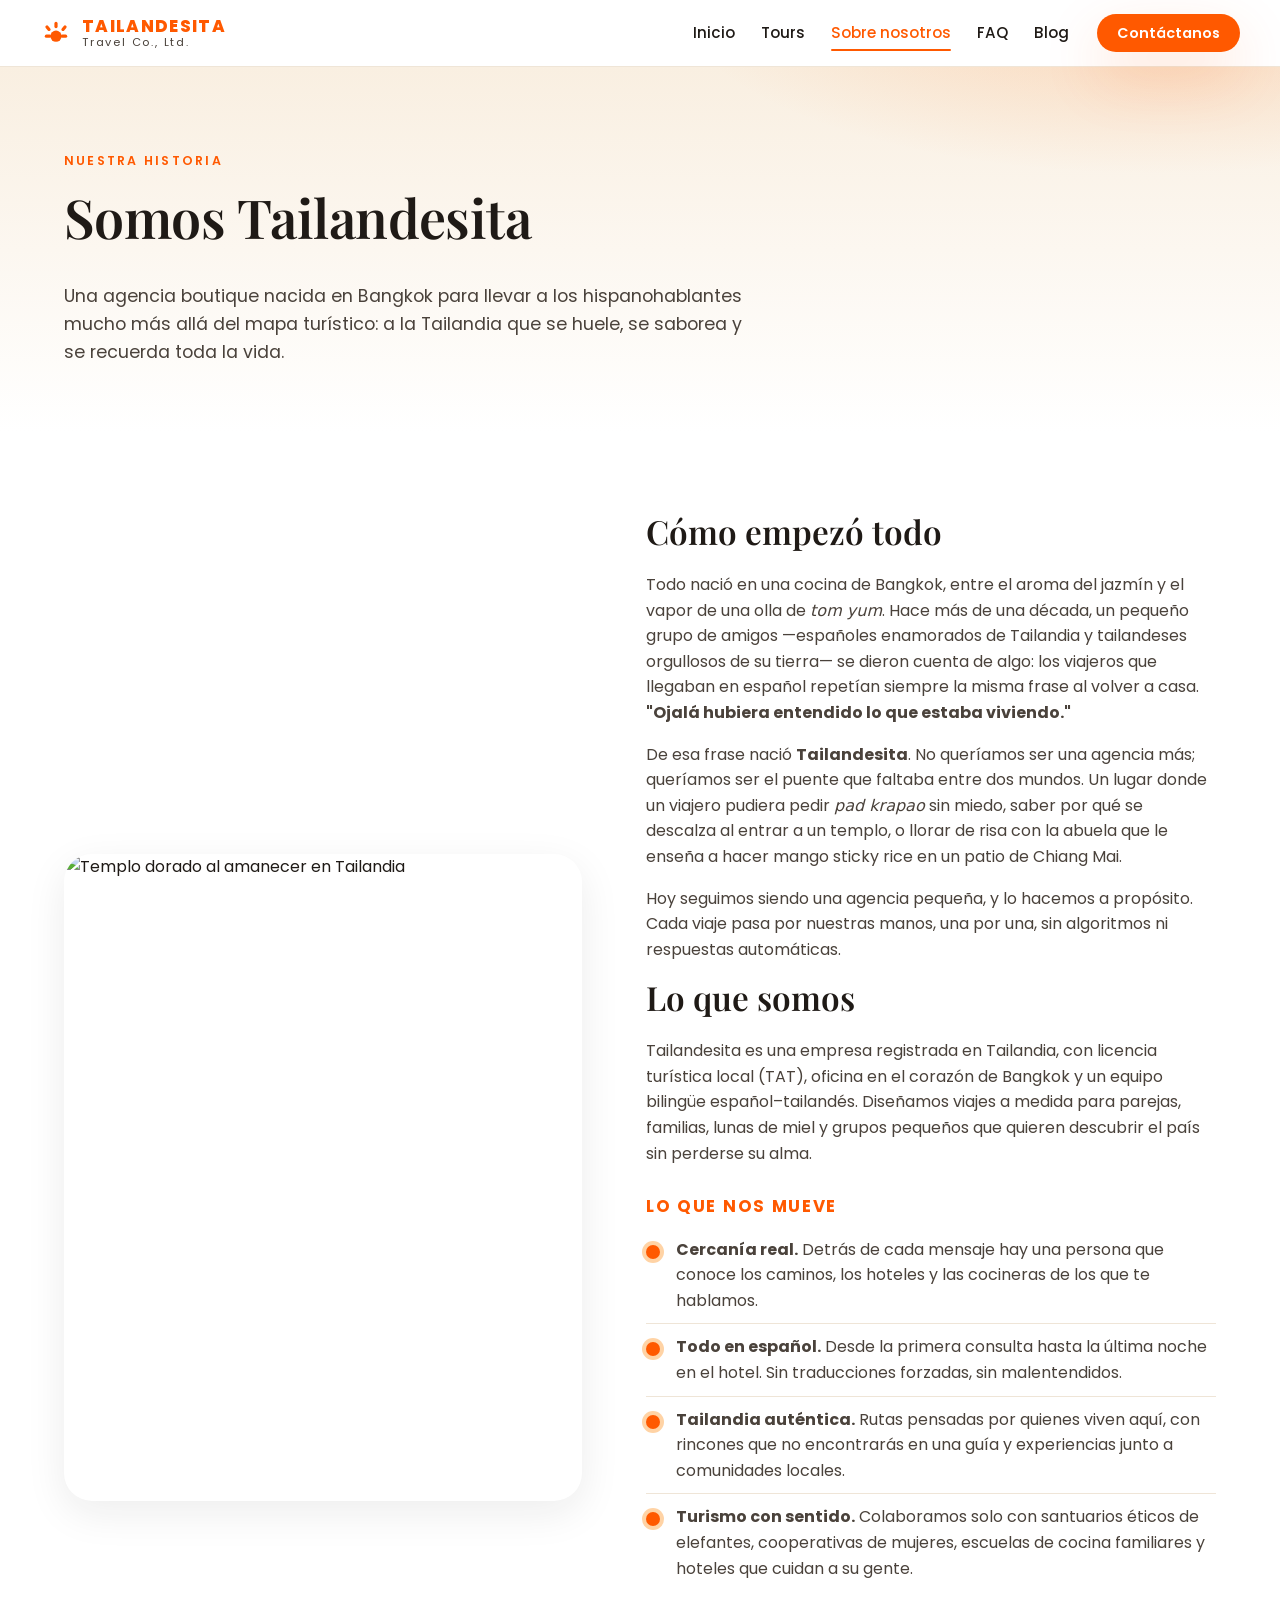
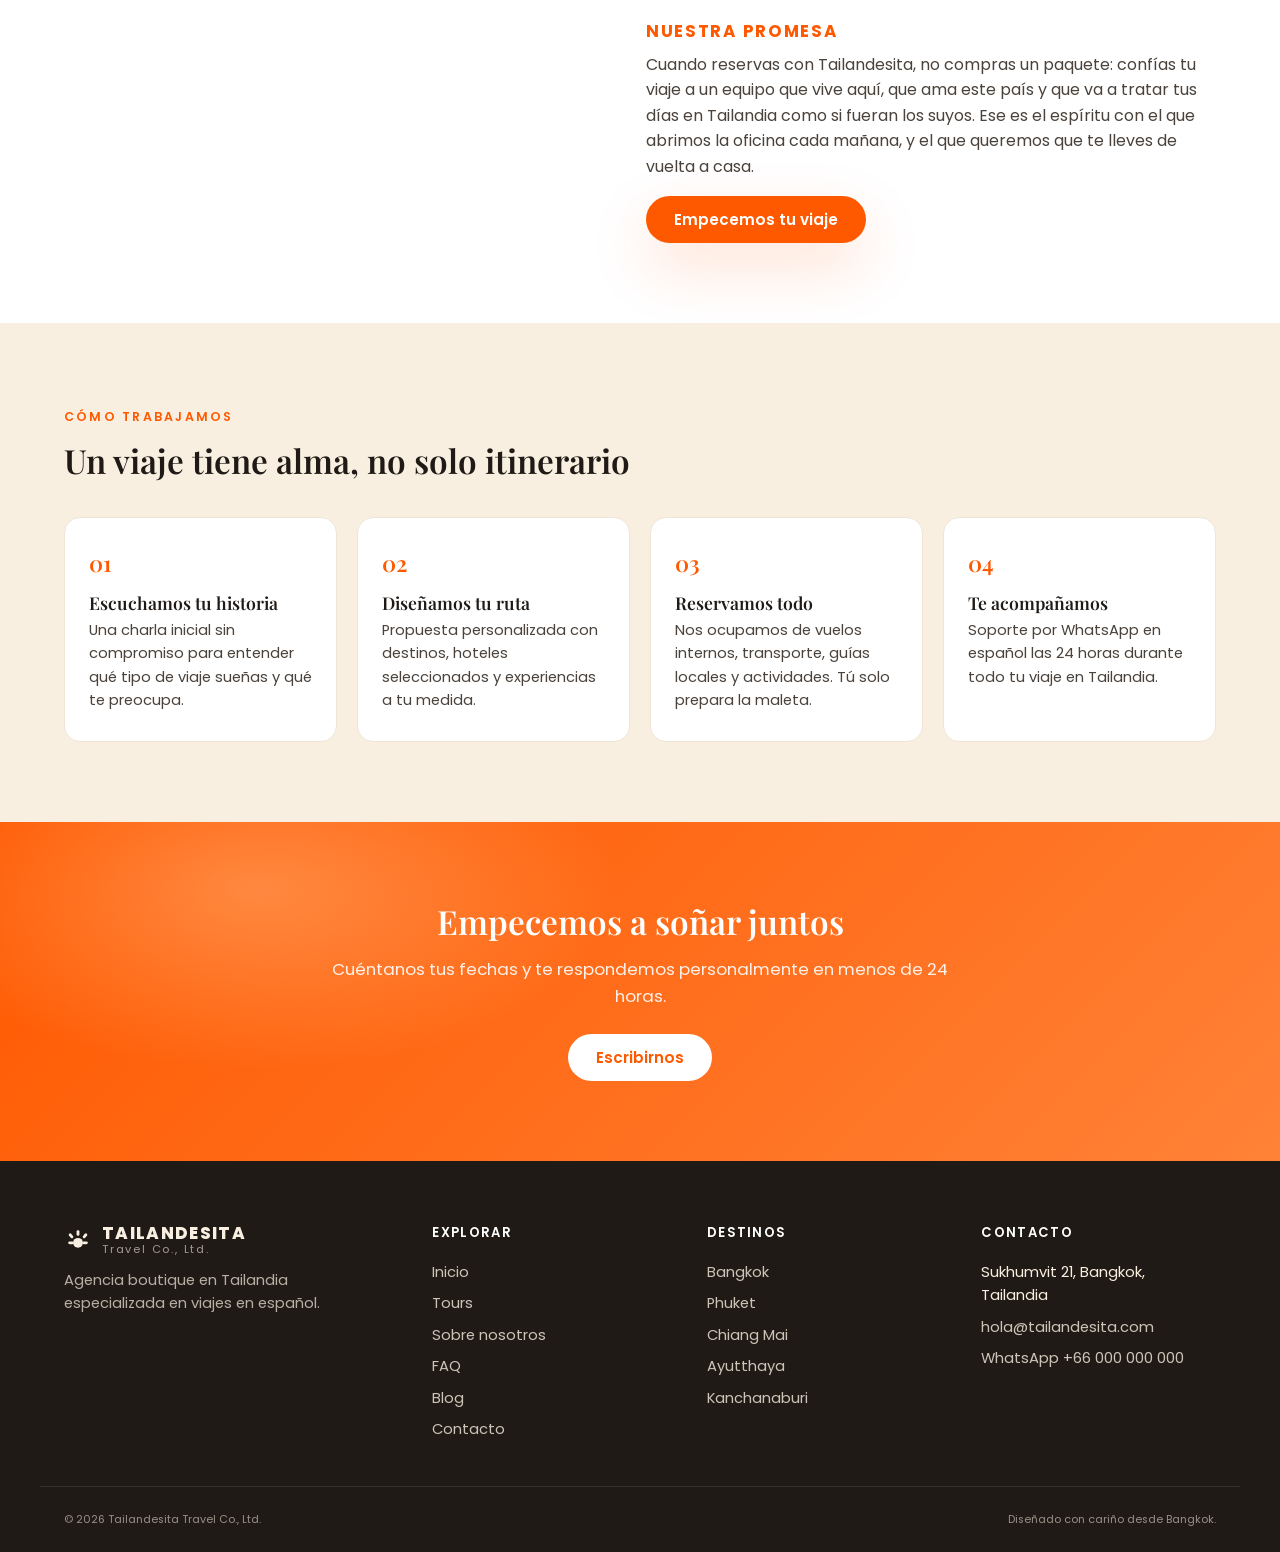
==== commit 61f45ca2: "Rewrite about page to focus on the company story Refocuses about.html away from Esmeranda's personal" ====
--- a/about.html
+++ b/about.html
@@ -3,8 +3,8 @@
 <head>
   <meta charset="UTF-8" />
   <meta name="viewport" content="width=device-width, initial-scale=1.0" />
-  <title>Sobre Esmeranda — Tailandesita Travel</title>
-  <meta name="description" content="Conoce a Esmeranda, fundadora y CEO de Tailandesita. Más de una década viviendo Tailandia para diseñar viajes auténticos a hispanohablantes." />
+  <title>Sobre nosotros — Tailandesita Travel</title>
+  <meta name="description" content="Tailandesita es una agencia boutique en Bangkok que diseña viajes auténticos a Tailandia en español. Conoce nuestra historia, equipo y la forma en que entendemos viajar." />
   <link rel="icon" type="image/svg+xml" href="assets/img/favicon.svg" />
   <link rel="preconnect" href="https://fonts.googleapis.com" />
   <link rel="preconnect" href="https://fonts.gstatic.com" crossorigin />
@@ -35,35 +35,38 @@
   <main>
     <section class="page-hero">
       <div class="container">
-        <span class="eyebrow">El toque humano</span>
-        <h1>Hola, soy Esmeranda 👋</h1>
-        <p>Fundadora y CEO de Tailandesita. Llevo más de una década viviendo, caminando y cocinando Tailandia. Este es mi hogar y es el lugar que quiero compartir contigo.</p>
+        <span class="eyebrow">Nuestra historia</span>
+        <h1>Somos Tailandesita</h1>
+        <p>Una agencia boutique nacida en Bangkok para llevar a los hispanohablantes mucho más allá del mapa turístico: a la Tailandia que se huele, se saborea y se recuerda toda la vida.</p>
       </div>
     </section>
 
     <section class="about-full">
       <div class="container about-grid">
         <div class="about-img">
-          <img src="https://images.unsplash.com/photo-1531123897727-8f129e1688ce?auto=format&fit=crop&w=900&q=80" alt="Esmeranda paseando por un mercado de Bangkok" />
+          <img src="https://images.unsplash.com/photo-1528181304800-259b08848526?auto=format&fit=crop&w=900&q=80" alt="Templo dorado al amanecer en Tailandia" />
         </div>
         <div class="about-copy long">
-          <h2>Mi historia</h2>
-          <p>Nací en España y crecí escuchando historias de viajes que me hicieron soñar con Asia. En 2013 llegué a Bangkok con una mochila, un diccionario de tailandés y la promesa de quedarme tres meses. Ya han pasado más de diez años.</p>
-          <p>Empecé trabajando como guía para grupos pequeños de hispanohablantes. Pronto descubrí que lo que buscan los viajeros no es una lista de lugares, sino <strong>vivir</strong> el país: entender cómo piden un plato en un mercado nocturno, por qué se saluda con las manos juntas o qué le ofrecen los tailandeses a los espíritus cada mañana.</p>
-          <p>Así nació <strong>Tailandesita</strong>: una agencia boutique, totalmente en español, que diseña cada viaje como si fuera para mi mejor amiga. Lo hacemos con un equipo local de guías, conductores y cocineras que conocemos y queremos.</p>
+          <h2>Cómo empezó todo</h2>
+          <p>Todo nació en una cocina de Bangkok, entre el aroma del jazmín y el vapor de una olla de <em>tom yum</em>. Hace más de una década, un pequeño grupo de amigos —españoles enamorados de Tailandia y tailandeses orgullosos de su tierra— se dieron cuenta de algo: los viajeros que llegaban en español repetían siempre la misma frase al volver a casa. <strong>"Ojalá hubiera entendido lo que estaba viviendo."</strong></p>
+          <p>De esa frase nació <strong>Tailandesita</strong>. No queríamos ser una agencia más; queríamos ser el puente que faltaba entre dos mundos. Un lugar donde un viajero pudiera pedir <em>pad krapao</em> sin miedo, saber por qué se descalza al entrar a un templo, o llorar de risa con la abuela que le enseña a hacer mango sticky rice en un patio de Chiang Mai.</p>
+          <p>Hoy seguimos siendo una agencia pequeña, y lo hacemos a propósito. Cada viaje pasa por nuestras manos, una por una, sin algoritmos ni respuestas automáticas.</p>
 
-          <h3>Por qué viajar conmigo</h3>
+          <h2>Lo que somos</h2>
+          <p>Tailandesita es una empresa registrada en Tailandia, con licencia turística local (TAT), oficina en el corazón de Bangkok y un equipo bilingüe español–tailandés. Diseñamos viajes a medida para parejas, familias, lunas de miel y grupos pequeños que quieren descubrir el país sin perderse su alma.</p>
+
+          <h3>Lo que nos mueve</h3>
           <ul class="bullets">
-            <li><strong>Atención personal.</strong> Yo misma leo y respondo cada solicitud. Aquí no hay formularios fríos ni respuestas genéricas.</li>
-            <li><strong>Español nativo.</strong> Desde el primer mensaje hasta el último día del tour, todo está en tu idioma.</li>
-            <li><strong>Local real.</strong> Rutas, restaurantes y experiencias que no están en las guías turísticas.</li>
-            <li><strong>Turismo con sentido.</strong> Trabajamos con santuarios éticos de elefantes, cooperativas y comunidades locales.</li>
+            <li><strong>Cercanía real.</strong> Detrás de cada mensaje hay una persona que conoce los caminos, los hoteles y las cocineras de los que te hablamos.</li>
+            <li><strong>Todo en español.</strong> Desde la primera consulta hasta la última noche en el hotel. Sin traducciones forzadas, sin malentendidos.</li>
+            <li><strong>Tailandia auténtica.</strong> Rutas pensadas por quienes viven aquí, con rincones que no encontrarás en una guía y experiencias junto a comunidades locales.</li>
+            <li><strong>Turismo con sentido.</strong> Colaboramos solo con santuarios éticos de elefantes, cooperativas de mujeres, escuelas de cocina familiares y hoteles que cuidan a su gente.</li>
           </ul>
 
-          <h3>Mi rincón favorito</h3>
-          <p>Si tuviera que quedarme con un solo lugar de Tailandia sería el valle de Mae Rim, en las afueras de Chiang Mai. Allí, entre campos de arroz y templos pequeñitos, entendí por qué los tailandeses siempre sonríen. Ese es el tipo de momento que quiero regalarte.</p>
+          <h3>Nuestra promesa</h3>
+          <p>Cuando reservas con Tailandesita, no compras un paquete: confías tu viaje a un equipo que vive aquí, que ama este país y que va a tratar tus días en Tailandia como si fueran los suyos. Ese es el espíritu con el que abrimos la oficina cada mañana, y el que queremos que te lleves de vuelta a casa.</p>
 
-          <a href="contact.html" class="btn btn-primary">Hablemos de tu viaje</a>
+          <a href="contact.html" class="btn btn-primary">Empecemos tu viaje</a>
         </div>
       </div>
     </section>
@@ -77,23 +80,23 @@
         <div class="values-grid">
           <article>
             <span class="val-num">01</span>
-            <h3>Escucho tu historia</h3>
-            <p>Charla inicial para conocer qué te ilusiona y qué te preocupa del viaje.</p>
+            <h3>Escuchamos tu historia</h3>
+            <p>Una charla inicial sin compromiso para entender qué tipo de viaje sueñas y qué te preocupa.</p>
           </article>
           <article>
             <span class="val-num">02</span>
-            <h3>Diseño tu ruta</h3>
-            <p>Propuesta personal con destinos, hoteles y experiencias a tu medida.</p>
+            <h3>Diseñamos tu ruta</h3>
+            <p>Propuesta personalizada con destinos, hoteles seleccionados y experiencias a tu medida.</p>
           </article>
           <article>
             <span class="val-num">03</span>
             <h3>Reservamos todo</h3>
-            <p>Nos ocupamos de vuelos internos, transporte, guías y actividades.</p>
+            <p>Nos ocupamos de vuelos internos, transporte, guías locales y actividades. Tú solo prepara la maleta.</p>
           </article>
           <article>
             <span class="val-num">04</span>
-            <h3>Estoy contigo</h3>
-            <p>Soporte por WhatsApp las 24 horas durante todo tu viaje en Tailandia.</p>
+            <h3>Te acompañamos</h3>
+            <p>Soporte por WhatsApp en español las 24 horas durante todo tu viaje en Tailandia.</p>
           </article>
         </div>
       </div>
@@ -102,8 +105,8 @@
     <section class="cta-band">
       <div class="container cta-inner">
         <h2>Empecemos a soñar juntos</h2>
-        <p>Cuéntame tus fechas y te respondo personalmente en menos de 24 horas.</p>
-        <a href="contact.html" class="btn btn-light">Escribirme</a>
+        <p>Cuéntanos tus fechas y te respondemos personalmente en menos de 24 horas.</p>
+        <a href="contact.html" class="btn btn-light">Escribirnos</a>
       </div>
     </section>
   </main>
@@ -117,11 +120,11 @@
           </span>
           <span class="brand-text"><strong>TAILANDESITA</strong><small>Travel Co., Ltd.</small></span>
         </div>
-        <p class="foot-about">Agencia boutique en Tailandia especializada en viajes en español, fundada por Esmeranda.</p>
+        <p class="foot-about">Agencia boutique en Tailandia especializada en viajes en español.</p>
       </div>
       <div>
         <h4>Explorar</h4>
-        <ul><li><a href="index.html">Inicio</a></li><li><a href="tours.html">Tours</a></li><li><a href="about.html">Sobre Esmeranda</a></li><li><a href="faq.html">FAQ</a></li><li><a href="blog.html">Blog</a></li><li><a href="contact.html">Contacto</a></li></ul>
+        <ul><li><a href="index.html">Inicio</a></li><li><a href="tours.html">Tours</a></li><li><a href="about.html">Sobre nosotros</a></li><li><a href="faq.html">FAQ</a></li><li><a href="blog.html">Blog</a></li><li><a href="contact.html">Contacto</a></li></ul>
       </div>
       <div>
         <h4>Destinos</h4>
--- a/assets/css/styles.css
+++ b/assets/css/styles.css
@@ -2370,10 +2370,14 @@
 
 /* Tour testimonials */
 .tour-testimonials {
-  display: grid;
-  grid-template-columns: repeat(3, 1fr);
+  position: relative;
+  overflow: hidden;
+  margin-top: 20px;
+}
+.testimonios-track {
+  display: flex;
   gap: 18px;
-  margin-top: 20px;
+  will-change: transform;
 }
 .tour-testimonials blockquote {
   margin: 0;
@@ -2381,6 +2385,8 @@
   padding: 22px;
   border-radius: var(--radius);
   border-top: 4px solid var(--c-orange);
+  flex: 0 0 calc((100% - 18px) / 2);
+  box-sizing: border-box;
 }
 .t-stars {
   color: var(--c-orange);
@@ -2600,7 +2606,7 @@
   }
   .gallery-item-main { grid-row: 1; grid-column: 1 / -1; }
   .tour-includes { grid-template-columns: 1fr; }
-  .tour-testimonials { grid-template-columns: 1fr; }
+  .tour-testimonials blockquote { flex: 0 0 100%; }
   .itinerary li { grid-template-columns: 70px 1fr; gap: 14px; }
   .values-grid { grid-template-columns: repeat(2, 1fr); }
   .about-grid, .contact-grid, .newsletter-inner {
@@ -2779,3 +2785,802 @@
   background: #fff;
 }
 
+
+/* ============================================================
+   Departures table v3 — info only (date · price · availability)
+   ============================================================ */
+.departures-table .dep-row {
+  grid-template-columns: 1.6fr 1fr auto;
+}
+.dep-availability {
+  justify-self: end;
+}
+.dep-availability .dep-status {
+  font-size: 0.9rem;
+  padding: 10px 16px;
+}
+
+/* ============================================================
+   Sidebar booking widget (Iceland-style: counters + date +
+   member nº + ticket summary + Ir al carrito)
+   Structured as semantic sections so it ports cleanly to
+   WordPress Elementor (each .bw-section maps to a container).
+   ============================================================ */
+.booking-widget {
+  background: #fff;
+  border-radius: var(--radius-lg);
+  border: 1px solid var(--c-line);
+  box-shadow: var(--shadow);
+  overflow: hidden;
+}
+.bw-header {
+  background: var(--c-ink);
+  color: #fff;
+  padding: 18px 22px;
+}
+.bw-header h3 {
+  margin: 0;
+  font-family: var(--font-serif);
+  font-size: 1.1rem;
+  font-weight: 600;
+  letter-spacing: -0.01em;
+  color: #fff;
+}
+.bw-body { padding: 18px 22px 20px; }
+.bw-section { padding: 12px 0; }
+.bw-section + .bw-section { border-top: 1px solid var(--c-line); }
+.bw-section-title {
+  font-family: var(--font-sans);
+  font-size: 0.92rem;
+  font-weight: 700;
+  color: var(--c-ink);
+  margin: 0 0 12px;
+  position: relative;
+  padding-bottom: 8px;
+}
+.bw-section-title::after {
+  content: "";
+  position: absolute;
+  bottom: 0; left: 0;
+  width: 28px;
+  height: 3px;
+  background: var(--c-orange);
+  border-radius: 2px;
+}
+
+/* Participant counters */
+.bw-counter-row {
+  display: flex;
+  align-items: center;
+  justify-content: space-between;
+  gap: 16px;
+  padding: 8px 0;
+}
+.bw-counter-label strong {
+  display: block;
+  font-size: 0.95rem;
+  color: var(--c-ink);
+  font-weight: 600;
+}
+.bw-counter-label small {
+  display: block;
+  font-size: 0.78rem;
+  color: var(--c-muted);
+}
+.bw-counter {
+  display: inline-flex;
+  align-items: center;
+  gap: 10px;
+}
+.bw-counter-btn {
+  width: 32px;
+  height: 32px;
+  border-radius: 999px;
+  border: 1.5px solid var(--c-orange);
+  background: #fff;
+  color: var(--c-orange);
+  font-family: inherit;
+  font-weight: 600;
+  font-size: 1.1rem;
+  line-height: 1;
+  cursor: pointer;
+  display: inline-flex;
+  align-items: center;
+  justify-content: center;
+  transition: background .15s ease, color .15s ease, opacity .15s ease;
+}
+.bw-counter-btn:hover:not(:disabled) {
+  background: var(--c-orange);
+  color: #fff;
+}
+.bw-counter-btn:disabled {
+  opacity: 0.35;
+  cursor: not-allowed;
+}
+.bw-counter-val {
+  min-width: 22px;
+  text-align: center;
+  font-weight: 700;
+  font-size: 1rem;
+  color: var(--c-ink);
+  font-variant-numeric: tabular-nums;
+}
+
+/* Date selector */
+.bw-date-list {
+  display: flex;
+  flex-direction: column;
+  gap: 8px;
+}
+.bw-date-option {
+  background: #fff;
+  border: 1.5px solid var(--c-line);
+  border-radius: 12px;
+  padding: 12px 14px;
+  text-align: left;
+  cursor: pointer;
+  display: grid;
+  grid-template-columns: 1fr auto;
+  align-items: center;
+  gap: 10px;
+  font-family: inherit;
+  transition: border-color .15s ease, background .15s ease;
+}
+.bw-date-option:hover:not(:disabled) { border-color: var(--c-orange); }
+.bw-date-option:disabled { opacity: 0.55; cursor: not-allowed; }
+.bw-date-info strong { display: block; font-size: 0.95rem; color: var(--c-ink); }
+.bw-date-info small { display: block; font-size: 0.78rem; color: var(--c-muted); margin-top: 2px; }
+.bw-date-status {
+  font-size: 0.74rem;
+  font-weight: 600;
+  padding: 5px 10px;
+  border-radius: 999px;
+  white-space: nowrap;
+}
+.bw-date-status-available { background: rgba(34, 139, 88, 0.10); color: #1f6f48; }
+.bw-date-status-last { background: rgba(255, 145, 0, 0.12); color: #a85a00; }
+.bw-date-status-full { background: rgba(102, 102, 102, 0.10); color: #555; }
+
+.bw-date-back {
+  background: var(--c-cream);
+  border: 1.5px solid var(--c-orange);
+  border-radius: 12px;
+  padding: 12px 14px;
+  text-align: left;
+  cursor: pointer;
+  display: grid;
+  grid-template-columns: auto 1fr;
+  align-items: center;
+  gap: 12px;
+  font-family: inherit;
+  width: 100%;
+}
+.bw-date-back-arrow {
+  font-size: 1.4rem;
+  font-weight: 700;
+  color: var(--c-orange);
+  line-height: 1;
+}
+.bw-date-back-label strong { display: block; font-size: 0.95rem; color: var(--c-ink); }
+.bw-date-back-label small { display: block; font-size: 0.78rem; color: var(--c-muted); margin-top: 2px; }
+.bw-date-back-link {
+  display: inline-block;
+  margin-top: 8px;
+  font-size: 0.85rem;
+  color: var(--c-orange);
+  text-decoration: none;
+}
+.bw-date-back-link:hover { text-decoration: underline; }
+
+/* Calendar (flexible-date tours) */
+.bw-calendar {
+  border: 1px solid var(--c-line);
+  border-radius: 12px;
+  padding: 12px;
+  background: #fff;
+}
+.bw-cal-nav {
+  display: grid;
+  grid-template-columns: auto 1fr auto;
+  align-items: center;
+  gap: 10px;
+  margin-bottom: 10px;
+}
+.bw-cal-nav .bw-cal-prev,
+.bw-cal-nav .bw-cal-next {
+  width: 30px;
+  height: 30px;
+  border-radius: 999px;
+  border: 1.5px solid var(--c-line);
+  background: #fff;
+  color: var(--c-ink);
+  font-family: inherit;
+  font-size: 1.15rem;
+  line-height: 1;
+  cursor: pointer;
+  display: inline-flex;
+  align-items: center;
+  justify-content: center;
+  transition: border-color .15s ease, color .15s ease;
+}
+.bw-cal-nav .bw-cal-prev:hover:not(:disabled),
+.bw-cal-nav .bw-cal-next:hover:not(:disabled) {
+  border-color: var(--c-orange);
+  color: var(--c-orange);
+}
+.bw-cal-nav .bw-cal-prev:disabled,
+.bw-cal-nav .bw-cal-next:disabled {
+  opacity: 0.35;
+  cursor: not-allowed;
+}
+.bw-cal-month {
+  text-align: center;
+  font-family: var(--font-sans);
+  font-size: 0.95rem;
+  font-weight: 700;
+  color: var(--c-ink);
+  text-transform: capitalize;
+  letter-spacing: -0.005em;
+}
+.bw-cal-weekdays {
+  display: grid;
+  grid-template-columns: repeat(7, 1fr);
+  gap: 2px;
+  padding: 6px 0 4px;
+  border-bottom: 1px solid var(--c-line);
+  margin-bottom: 6px;
+}
+.bw-cal-weekdays span {
+  text-align: center;
+  font-size: 0.72rem;
+  font-weight: 700;
+  color: var(--c-muted);
+  letter-spacing: 0.06em;
+}
+.bw-cal-grid {
+  display: grid;
+  grid-template-columns: repeat(7, 1fr);
+  gap: 2px;
+}
+.bw-cal-empty {
+  display: block;
+  aspect-ratio: 1 / 1;
+}
+.bw-cal-day {
+  aspect-ratio: 1 / 1;
+  border: 1px solid transparent;
+  background: transparent;
+  border-radius: 8px;
+  font-family: inherit;
+  font-size: 0.88rem;
+  font-weight: 500;
+  color: var(--c-ink);
+  cursor: pointer;
+  transition: background .15s ease, color .15s ease, border-color .15s ease;
+}
+.bw-cal-day:hover:not(:disabled) {
+  background: var(--c-cream);
+  border-color: var(--c-peach-light);
+}
+.bw-cal-day.is-disabled,
+.bw-cal-day:disabled {
+  color: var(--c-muted);
+  opacity: 0.35;
+  cursor: not-allowed;
+}
+.bw-cal-day.is-selected {
+  background: var(--c-orange);
+  border-color: var(--c-orange);
+  color: #fff;
+  font-weight: 700;
+}
+.bw-cal-day.is-selected:hover { background: var(--c-orange); border-color: var(--c-orange); color: #fff; }
+.bw-cal-help {
+  margin: 10px 0 0;
+  font-size: 0.78rem;
+  color: var(--c-muted);
+  text-align: center;
+}
+
+/* Member field */
+.bw-field {
+  display: flex;
+  flex-direction: column;
+  gap: 6px;
+  font-size: 0.85rem;
+  color: var(--c-ink-soft);
+  font-weight: 500;
+}
+.bw-field input {
+  font-family: inherit;
+  font-size: 0.95rem;
+  padding: 11px 13px;
+  border: 1.5px solid var(--c-line);
+  border-radius: 10px;
+  background: #fff;
+  color: var(--c-ink);
+}
+.bw-field input:focus {
+  outline: none;
+  border-color: var(--c-orange);
+  box-shadow: 0 0 0 3px rgba(255, 89, 0, 0.13);
+}
+
+/* Ticket-style booking summary */
+.bw-ticket-card {
+  display: grid;
+  grid-template-columns: 1fr;
+  background: var(--c-cream);
+  border-radius: 14px;
+  overflow: hidden;
+  position: relative;
+}
+.bw-ticket-stub {
+  padding: 14px 18px;
+  border-bottom: 1.5px dashed rgba(0,0,0,0.10);
+}
+.bw-ticket-stub h5 {
+  margin: 0 0 2px;
+  font-family: var(--font-serif);
+  font-size: 1rem;
+  font-weight: 600;
+  color: var(--c-ink);
+}
+.bw-ticket-stub p {
+  margin: 0;
+  font-size: 0.82rem;
+  color: var(--c-muted);
+}
+.bw-ticket-perf {
+  display: flex;
+  justify-content: space-between;
+  padding: 10px 18px;
+  font-size: 0.85rem;
+  color: var(--c-ink);
+  background: rgba(255, 89, 0, 0.06);
+  border-bottom: 1.5px dashed rgba(0,0,0,0.10);
+}
+.bw-ticket-date-day { font-weight: 700; }
+.bw-ticket-date-rest { color: var(--c-muted); }
+.bw-ticket-body { padding: 12px 18px 14px; }
+.bw-ticket-line {
+  display: flex;
+  justify-content: space-between;
+  padding: 4px 0;
+  font-size: 0.88rem;
+  color: var(--c-ink-soft);
+}
+.bw-ticket-line strong { font-weight: 600; color: var(--c-ink); }
+.bw-ticket-total {
+  border-top: 1px solid rgba(0,0,0,0.10);
+  margin-top: 6px;
+  padding-top: 10px;
+  font-size: 1rem;
+}
+.bw-ticket-total strong { color: var(--c-orange); font-size: 1.05rem; }
+.bw-ticket-empty {
+  font-size: 0.85rem;
+  color: var(--c-muted);
+  margin: 0;
+  padding: 6px 0;
+}
+
+/* CTA */
+.bw-cta {
+  width: 100%;
+  margin-top: 6px;
+  padding: 14px 18px;
+  display: inline-flex;
+  align-items: center;
+  justify-content: center;
+  gap: 8px;
+  font-size: 1rem;
+}
+.bw-cta:disabled {
+  opacity: 0.5;
+  cursor: not-allowed;
+  background: var(--c-orange);
+}
+.bw-cta-note {
+  margin: 8px 0 0;
+  font-size: 0.78rem;
+  color: #a85a00;
+  text-align: center;
+}
+
+/* WhatsApp pill (replaces Esmeranda agent card) */
+.whatsapp-pill {
+  display: inline-flex;
+  align-items: center;
+  gap: 12px;
+  background: #25D366;
+  color: #fff;
+  text-decoration: none;
+  padding: 14px 20px;
+  border-radius: 999px;
+  font-weight: 600;
+  font-size: 0.95rem;
+  box-shadow: 0 8px 20px rgba(37, 211, 102, 0.30);
+  transition: transform .15s ease, box-shadow .15s ease;
+  justify-content: center;
+}
+.whatsapp-pill:hover {
+  transform: translateY(-2px);
+  box-shadow: 0 12px 26px rgba(37, 211, 102, 0.40);
+  color: #fff;
+}
+.whatsapp-pill svg { flex-shrink: 0; }
+
+/* ============================================================
+   Checkout modal — WooCommerce-style multi-step flow
+   ============================================================ */
+.checkout-modal {
+  position: fixed;
+  inset: 0;
+  background: rgba(15, 12, 8, 0.55);
+  z-index: 300;
+  display: flex;
+  align-items: flex-start;
+  justify-content: center;
+  padding: 40px 16px;
+  overflow-y: auto;
+  -webkit-overflow-scrolling: touch;
+}
+.checkout-modal[hidden] { display: none; }
+.checkout-card {
+  background: #fff;
+  width: 100%;
+  max-width: 620px;
+  border-radius: 18px;
+  box-shadow: 0 30px 80px rgba(0, 0, 0, 0.35);
+  position: relative;
+  overflow: hidden;
+  display: flex;
+  flex-direction: column;
+}
+.checkout-close {
+  position: absolute;
+  top: 14px;
+  right: 14px;
+  background: rgba(0,0,0,0.05);
+  color: var(--c-ink);
+  border: 0;
+  width: 36px;
+  height: 36px;
+  border-radius: 999px;
+  cursor: pointer;
+  font-size: 1.3rem;
+  font-family: inherit;
+  z-index: 2;
+}
+.checkout-close:hover { background: rgba(0,0,0,0.10); }
+.checkout-head {
+  padding: 26px 28px 18px;
+  border-bottom: 1px solid var(--c-line);
+}
+.checkout-head h3 {
+  font-family: var(--font-serif);
+  font-size: 1.3rem;
+  margin: 0 0 18px;
+}
+.checkout-progress {
+  list-style: none;
+  display: grid;
+  grid-template-columns: repeat(3, 1fr);
+  gap: 8px;
+  padding: 0;
+  margin: 0;
+}
+.cp-step {
+  display: flex;
+  flex-direction: column;
+  align-items: center;
+  gap: 6px;
+  position: relative;
+  color: var(--c-muted);
+}
+.cp-step span {
+  width: 26px;
+  height: 26px;
+  border-radius: 999px;
+  background: var(--c-cream);
+  display: inline-flex;
+  align-items: center;
+  justify-content: center;
+  font-weight: 700;
+  font-size: 0.82rem;
+  color: var(--c-muted);
+}
+.cp-step small {
+  font-size: 0.72rem;
+  letter-spacing: 0.06em;
+  text-transform: uppercase;
+}
+.cp-step.is-active { color: var(--c-ink); }
+.cp-step.is-active span { background: var(--c-orange); color: #fff; }
+.cp-step.is-done { color: var(--c-ink); }
+.cp-step.is-done span { background: #2aaf6c; color: #fff; }
+.cp-step:not(:last-child)::after {
+  content: "";
+  position: absolute;
+  top: 13px;
+  left: calc(50% + 16px);
+  right: calc(-50% + 16px);
+  height: 2px;
+  background: var(--c-cream);
+  z-index: -1;
+}
+.cp-step.is-done:not(:last-child)::after { background: #2aaf6c; }
+
+.checkout-body { padding: 22px 28px 26px; }
+.co-step-title {
+  font-family: var(--font-serif);
+  font-size: 1.15rem;
+  margin: 0 0 6px;
+  color: var(--c-ink);
+}
+.co-step-sub {
+  margin: 0 0 18px;
+  color: var(--c-muted);
+  font-size: 0.92rem;
+  line-height: 1.5;
+}
+
+.co-dep-list {
+  display: flex;
+  flex-direction: column;
+  gap: 8px;
+  margin: 0 0 16px;
+}
+.co-dep-option {
+  display: grid;
+  grid-template-columns: auto 1fr auto;
+  align-items: center;
+  gap: 14px;
+  padding: 14px 16px;
+  border: 1.5px solid var(--c-line);
+  border-radius: 12px;
+  cursor: pointer;
+  transition: border-color .15s ease, background .15s ease;
+}
+.co-dep-option:hover:not(.is-disabled) { border-color: var(--c-orange); }
+.co-dep-option.is-checked {
+  border-color: var(--c-orange);
+  background: rgba(255, 89, 0, 0.04);
+}
+.co-dep-option.is-disabled { opacity: 0.55; cursor: not-allowed; }
+.co-dep-option input { display: none; }
+.co-dep-radio {
+  width: 18px;
+  height: 18px;
+  border: 2px solid var(--c-muted);
+  border-radius: 999px;
+  position: relative;
+}
+.co-dep-option.is-checked .co-dep-radio { border-color: var(--c-orange); }
+.co-dep-option.is-checked .co-dep-radio::after {
+  content: "";
+  width: 8px;
+  height: 8px;
+  background: var(--c-orange);
+  border-radius: 999px;
+  position: absolute;
+  top: 3px;
+  left: 3px;
+}
+.co-dep-info strong { display: block; font-size: 0.95rem; color: var(--c-ink); }
+.co-dep-info .co-dep-meta { display: block; font-size: 0.8rem; color: var(--c-muted); margin-top: 2px; }
+
+.co-field {
+  display: flex;
+  flex-direction: column;
+  gap: 6px;
+  margin: 0 0 14px;
+  font-size: 0.85rem;
+  color: var(--c-ink-soft);
+  font-weight: 500;
+}
+.co-field input,
+.co-field textarea,
+.co-field select {
+  font-family: inherit;
+  font-size: 0.95rem;
+  padding: 11px 13px;
+  border: 1.5px solid var(--c-line);
+  border-radius: 10px;
+  background: #fff;
+  color: var(--c-ink);
+}
+.co-field input:focus,
+.co-field textarea:focus,
+.co-field select:focus {
+  outline: none;
+  border-color: var(--c-orange);
+  box-shadow: 0 0 0 3px rgba(255, 89, 0, 0.13);
+}
+.co-field [aria-invalid="true"] { border-color: #d33b3b; box-shadow: 0 0 0 3px rgba(211, 59, 59, 0.13); }
+.co-row {
+  display: grid;
+  grid-template-columns: 1fr 1fr;
+  gap: 12px;
+  margin: 0 0 0;
+}
+.co-row .co-field { margin-bottom: 14px; }
+
+.co-order {
+  background: var(--c-cream);
+  border-radius: 12px;
+  padding: 16px 18px;
+  margin: 0 0 18px;
+}
+.co-order-line {
+  display: flex;
+  justify-content: space-between;
+  align-items: center;
+  padding: 6px 0;
+  font-size: 0.93rem;
+}
+.co-order-line strong { font-weight: 600; color: var(--c-ink); }
+.co-order-meta { font-size: 0.8rem; color: var(--c-muted); margin: -4px 0 8px; }
+.co-order-total {
+  border-top: 1px dashed rgba(0,0,0,0.15);
+  margin-top: 6px;
+  padding-top: 12px;
+  font-size: 1rem;
+}
+.co-order-total strong { color: var(--c-orange); font-size: 1.1rem; }
+.co-order-fine { font-size: 0.78rem; color: var(--c-muted); margin: 8px 0 0; }
+.co-order-receipt { background: rgba(42, 175, 108, 0.08); }
+
+.co-pay {
+  border: 0;
+  padding: 0;
+  margin: 0 0 16px;
+}
+.co-pay legend {
+  font-weight: 600;
+  font-size: 0.92rem;
+  color: var(--c-ink);
+  margin: 0 0 10px;
+}
+.co-pay-option {
+  display: grid;
+  grid-template-columns: auto auto 1fr;
+  align-items: center;
+  gap: 14px;
+  padding: 14px 16px;
+  border: 1.5px solid var(--c-line);
+  border-radius: 12px;
+  cursor: pointer;
+  margin: 0 0 10px;
+}
+.co-pay-option.is-checked {
+  border-color: var(--c-orange);
+  background: rgba(255, 89, 0, 0.04);
+}
+.co-pay-option input { display: none; }
+.co-pay-radio {
+  width: 18px;
+  height: 18px;
+  border: 2px solid var(--c-muted);
+  border-radius: 999px;
+  position: relative;
+}
+.co-pay-option.is-checked .co-pay-radio { border-color: var(--c-orange); }
+.co-pay-option.is-checked .co-pay-radio::after {
+  content: "";
+  width: 8px;
+  height: 8px;
+  background: var(--c-orange);
+  border-radius: 999px;
+  position: absolute;
+  top: 3px;
+  left: 3px;
+}
+.co-pay-option strong { display: block; font-size: 0.95rem; color: var(--c-ink); }
+.co-pay-option small { display: block; font-size: 0.82rem; color: var(--c-muted); margin-top: 2px; }
+
+.co-terms {
+  display: flex;
+  align-items: flex-start;
+  gap: 10px;
+  font-size: 0.88rem;
+  color: var(--c-ink-soft);
+  margin: 0 0 18px;
+  line-height: 1.5;
+}
+.co-terms input { margin-top: 3px; }
+.co-terms a { color: var(--c-orange); text-decoration: underline; }
+.co-terms.is-error { color: #c33; }
+
+.co-controls {
+  display: flex;
+  justify-content: space-between;
+  align-items: center;
+  gap: 12px;
+  margin: 6px 0 0;
+}
+.co-controls .btn-ghost { color: var(--c-muted); }
+.co-controls .btn-primary { padding: 12px 22px; }
+
+.co-step-success {
+  text-align: center;
+  padding: 12px 0 6px;
+}
+.co-success-ico {
+  width: 56px;
+  height: 56px;
+  border-radius: 999px;
+  background: #2aaf6c;
+  color: #fff;
+  font-size: 1.8rem;
+  display: inline-flex;
+  align-items: center;
+  justify-content: center;
+  margin: 0 auto 14px;
+}
+.co-step-success .co-step-title { text-align: center; }
+.co-step-success .co-step-sub { text-align: center; }
+.co-step-success .co-controls { justify-content: center; }
+.co-fine { font-size: 0.85rem; color: var(--c-muted); margin: 12px 0 16px; text-align: center; }
+
+@media (max-width: 720px) {
+  .checkout-card { max-width: 100%; border-radius: 14px; }
+  .checkout-head, .checkout-body { padding-left: 20px; padding-right: 20px; }
+  .co-row { grid-template-columns: 1fr; }
+  .co-dep-option { grid-template-columns: auto 1fr; }
+  .co-dep-option .dep-status { grid-column: 1 / -1; justify-self: start; }
+  .departures-table .dep-row { grid-template-columns: 1fr; gap: 10px; }
+  .dep-availability { justify-self: start; }
+}
+
+/* ============================================================
+   Tours hub (tours.html) — joint + private grids + anchor row
+   ============================================================ */
+.hub-anchors {
+  display: flex;
+  flex-wrap: wrap;
+  gap: 10px;
+  margin-top: 20px;
+}
+.hub-anchors a {
+  display: inline-flex;
+  align-items: center;
+  padding: 9px 16px;
+  border-radius: 999px;
+  background: #fff;
+  border: 1.5px solid var(--c-line);
+  color: var(--c-ink);
+  font-size: 0.88rem;
+  font-weight: 600;
+  text-decoration: none;
+  transition: border-color .15s ease, background .15s ease, color .15s ease;
+}
+.hub-anchors a:hover {
+  border-color: var(--c-orange);
+  color: var(--c-orange);
+}
+.hub-section {
+  padding: 56px 0;
+  scroll-margin-top: 80px;
+}
+.hub-section-alt {
+  background: var(--c-cream);
+}
+.hub-section .section-head {
+  margin-bottom: 28px;
+}
+.hub-section .section-head .section-sub {
+  max-width: 780px;
+  margin-top: 8px;
+}
+.hub-tour-card .tour-chip {
+  background: var(--c-orange);
+  color: #fff;
+  font-size: 0.7rem;
+  letter-spacing: 0.05em;
+  text-transform: uppercase;
+  font-weight: 700;
+}
+.hub-section + .hub-section { padding-top: 0; }
+.hub-section-alt + .hub-section { padding-top: 56px; }
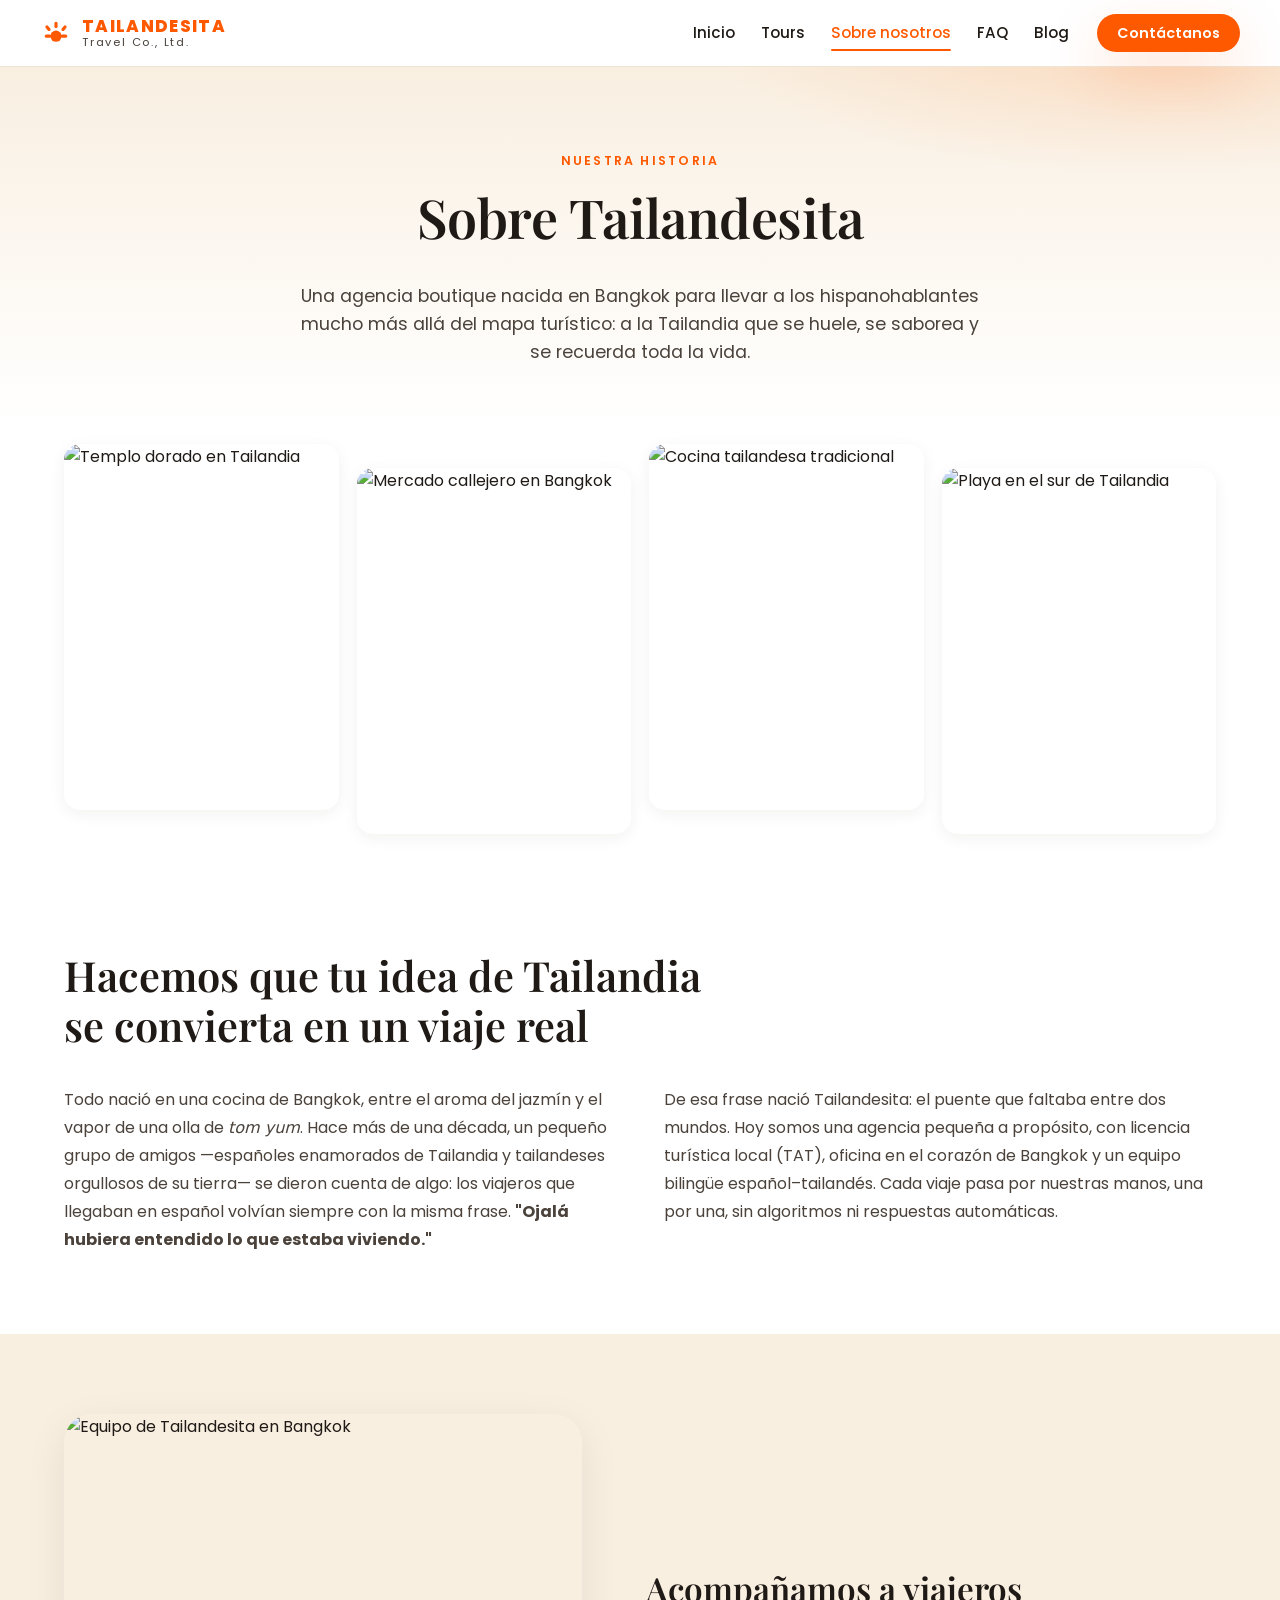
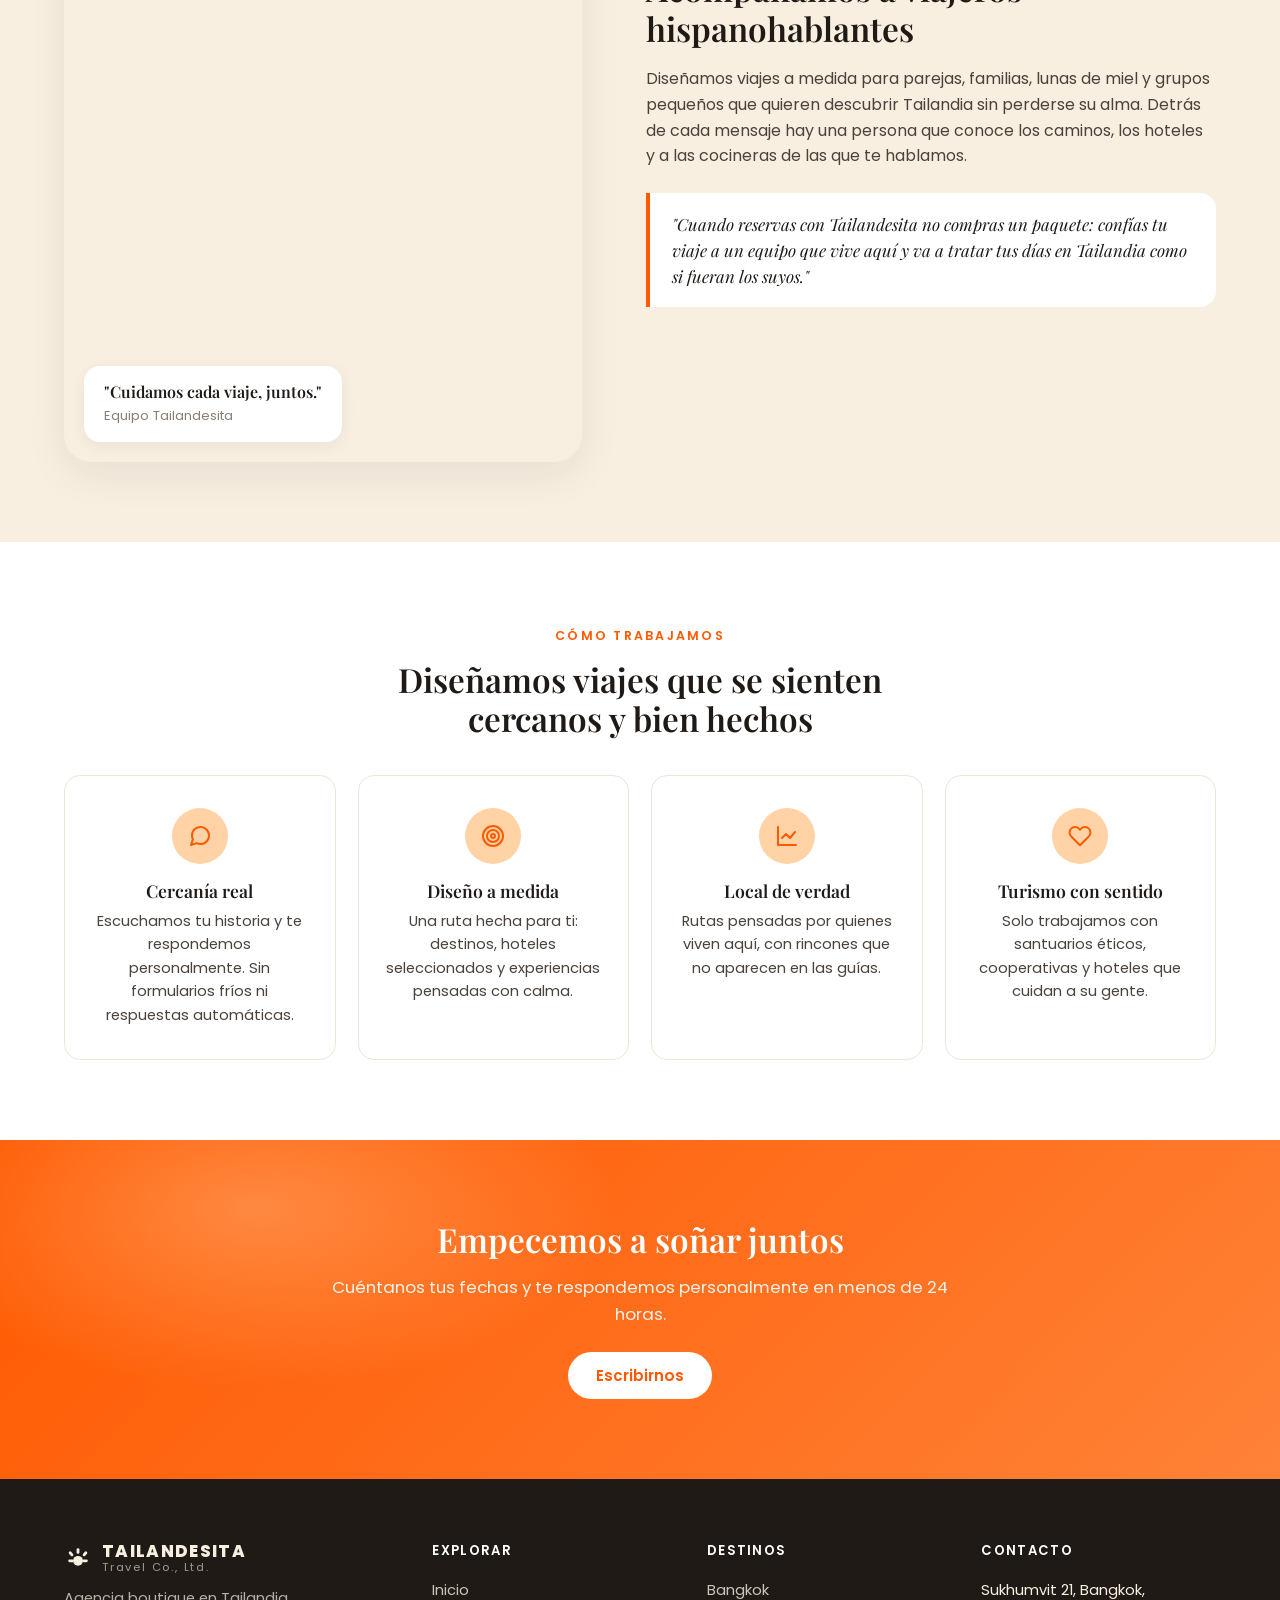
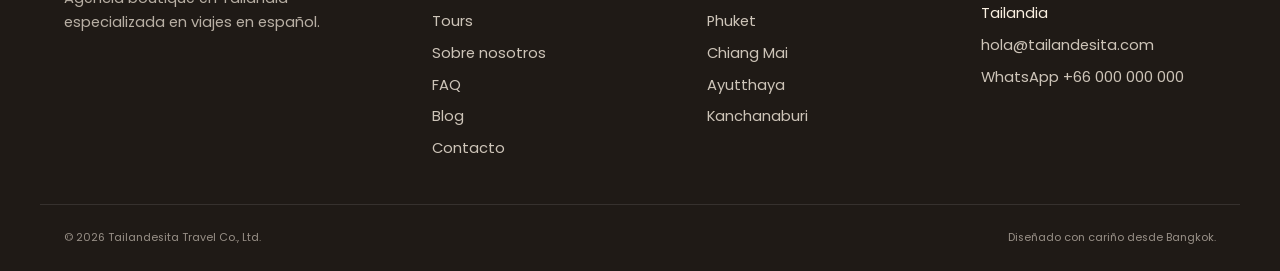
==== commit 41d824ed: "Restructure about page into multi-section layout Breaks the about page into distinct sections inspir" ====
--- a/about.html
+++ b/about.html
@@ -33,70 +33,96 @@
   </header>
 
   <main>
-    <section class="page-hero">
+    <section class="page-hero about-hero-centered">
       <div class="container">
         <span class="eyebrow">Nuestra historia</span>
-        <h1>Somos Tailandesita</h1>
+        <h1>Sobre Tailandesita</h1>
         <p>Una agencia boutique nacida en Bangkok para llevar a los hispanohablantes mucho más allá del mapa turístico: a la Tailandia que se huele, se saborea y se recuerda toda la vida.</p>
       </div>
     </section>
 
-    <section class="about-full">
-      <div class="container about-grid">
-        <div class="about-img">
-          <img src="https://images.unsplash.com/photo-1528181304800-259b08848526?auto=format&fit=crop&w=900&q=80" alt="Templo dorado al amanecer en Tailandia" />
-        </div>
-        <div class="about-copy long">
-          <h2>Cómo empezó todo</h2>
-          <p>Todo nació en una cocina de Bangkok, entre el aroma del jazmín y el vapor de una olla de <em>tom yum</em>. Hace más de una década, un pequeño grupo de amigos —españoles enamorados de Tailandia y tailandeses orgullosos de su tierra— se dieron cuenta de algo: los viajeros que llegaban en español repetían siempre la misma frase al volver a casa. <strong>"Ojalá hubiera entendido lo que estaba viviendo."</strong></p>
-          <p>De esa frase nació <strong>Tailandesita</strong>. No queríamos ser una agencia más; queríamos ser el puente que faltaba entre dos mundos. Un lugar donde un viajero pudiera pedir <em>pad krapao</em> sin miedo, saber por qué se descalza al entrar a un templo, o llorar de risa con la abuela que le enseña a hacer mango sticky rice en un patio de Chiang Mai.</p>
-          <p>Hoy seguimos siendo una agencia pequeña, y lo hacemos a propósito. Cada viaje pasa por nuestras manos, una por una, sin algoritmos ni respuestas automáticas.</p>
-
-          <h2>Lo que somos</h2>
-          <p>Tailandesita es una empresa registrada en Tailandia, con licencia turística local (TAT), oficina en el corazón de Bangkok y un equipo bilingüe español–tailandés. Diseñamos viajes a medida para parejas, familias, lunas de miel y grupos pequeños que quieren descubrir el país sin perderse su alma.</p>
-
-          <h3>Lo que nos mueve</h3>
-          <ul class="bullets">
-            <li><strong>Cercanía real.</strong> Detrás de cada mensaje hay una persona que conoce los caminos, los hoteles y las cocineras de los que te hablamos.</li>
-            <li><strong>Todo en español.</strong> Desde la primera consulta hasta la última noche en el hotel. Sin traducciones forzadas, sin malentendidos.</li>
-            <li><strong>Tailandia auténtica.</strong> Rutas pensadas por quienes viven aquí, con rincones que no encontrarás en una guía y experiencias junto a comunidades locales.</li>
-            <li><strong>Turismo con sentido.</strong> Colaboramos solo con santuarios éticos de elefantes, cooperativas de mujeres, escuelas de cocina familiares y hoteles que cuidan a su gente.</li>
-          </ul>
-
-          <h3>Nuestra promesa</h3>
-          <p>Cuando reservas con Tailandesita, no compras un paquete: confías tu viaje a un equipo que vive aquí, que ama este país y que va a tratar tus días en Tailandia como si fueran los suyos. Ese es el espíritu con el que abrimos la oficina cada mañana, y el que queremos que te lleves de vuelta a casa.</p>
-
-          <a href="contact.html" class="btn btn-primary">Empecemos tu viaje</a>
+    <section class="about-collage">
+      <div class="container">
+        <div class="collage-grid">
+          <figure class="collage-item collage-item-1">
+            <img src="https://images.unsplash.com/photo-1528181304800-259b08848526?auto=format&fit=crop&w=500&q=80" alt="Templo dorado en Tailandia" />
+          </figure>
+          <figure class="collage-item collage-item-2">
+            <img src="https://images.unsplash.com/photo-1504457047772-27faf1c00561?auto=format&fit=crop&w=500&q=80" alt="Mercado callejero en Bangkok" />
+          </figure>
+          <figure class="collage-item collage-item-3">
+            <img src="https://images.unsplash.com/photo-1552465011-b4e21bf6e79a?auto=format&fit=crop&w=500&q=80" alt="Cocina tailandesa tradicional" />
+          </figure>
+          <figure class="collage-item collage-item-4">
+            <img src="https://images.unsplash.com/photo-1506665531195-3566af2b4dfa?auto=format&fit=crop&w=500&q=80" alt="Playa en el sur de Tailandia" />
+          </figure>
         </div>
       </div>
     </section>
 
-    <section class="values">
+    <section class="about-intro">
       <div class="container">
-        <header class="section-head">
+        <h2 class="about-intro-title">Hacemos que tu idea de Tailandia<br />se convierta en un viaje real</h2>
+        <div class="about-intro-cols">
+          <p>Todo nació en una cocina de Bangkok, entre el aroma del jazmín y el vapor de una olla de <em>tom yum</em>. Hace más de una década, un pequeño grupo de amigos —españoles enamorados de Tailandia y tailandeses orgullosos de su tierra— se dieron cuenta de algo: los viajeros que llegaban en español volvían siempre con la misma frase. <strong>"Ojalá hubiera entendido lo que estaba viviendo."</strong></p>
+          <p>De esa frase nació Tailandesita: el puente que faltaba entre dos mundos. Hoy somos una agencia pequeña a propósito, con licencia turística local (TAT), oficina en el corazón de Bangkok y un equipo bilingüe español–tailandés. Cada viaje pasa por nuestras manos, una por una, sin algoritmos ni respuestas automáticas.</p>
+        </div>
+      </div>
+    </section>
+
+    <section class="about-feature">
+      <div class="container about-feature-grid">
+        <div class="about-feature-media">
+          <img src="https://images.unsplash.com/photo-1531123897727-8f129e1688ce?auto=format&fit=crop&w=900&q=80" alt="Equipo de Tailandesita en Bangkok" />
+          <div class="about-feature-card">
+            <strong>"Cuidamos cada viaje, juntos."</strong>
+            <small>Equipo Tailandesita</small>
+          </div>
+        </div>
+        <div class="about-feature-copy">
+          <h2>Acompañamos a viajeros hispanohablantes</h2>
+          <p>Diseñamos viajes a medida para parejas, familias, lunas de miel y grupos pequeños que quieren descubrir Tailandia sin perderse su alma. Detrás de cada mensaje hay una persona que conoce los caminos, los hoteles y a las cocineras de las que te hablamos.</p>
+          <blockquote class="about-feature-quote">
+            <p>"Cuando reservas con Tailandesita no compras un paquete: confías tu viaje a un equipo que vive aquí y va a tratar tus días en Tailandia como si fueran los suyos."</p>
+          </blockquote>
+        </div>
+      </div>
+    </section>
+
+    <section class="values about-pillars">
+      <div class="container">
+        <header class="section-head section-head-center">
           <span class="eyebrow">Cómo trabajamos</span>
-          <h2>Un viaje tiene alma, no solo itinerario</h2>
+          <h2>Diseñamos viajes que se sienten<br />cercanos y bien hechos</h2>
         </header>
-        <div class="values-grid">
-          <article>
-            <span class="val-num">01</span>
-            <h3>Escuchamos tu historia</h3>
-            <p>Una charla inicial sin compromiso para entender qué tipo de viaje sueñas y qué te preocupa.</p>
+        <div class="pillar-grid">
+          <article class="pillar-card">
+            <span class="pillar-icon" aria-hidden="true">
+              <svg viewBox="0 0 24 24" width="24" height="24" fill="none" stroke="currentColor" stroke-width="2" stroke-linecap="round" stroke-linejoin="round"><path d="M21 11.5a8.38 8.38 0 0 1-.9 3.8 8.5 8.5 0 0 1-7.6 4.7 8.38 8.38 0 0 1-3.8-.9L3 21l1.9-5.7a8.38 8.38 0 0 1-.9-3.8 8.5 8.5 0 0 1 4.7-7.6 8.38 8.38 0 0 1 3.8-.9h.5a8.48 8.48 0 0 1 8 8v.5z"/></svg>
+            </span>
+            <h3>Cercanía real</h3>
+            <p>Escuchamos tu historia y te respondemos personalmente. Sin formularios fríos ni respuestas automáticas.</p>
           </article>
-          <article>
-            <span class="val-num">02</span>
-            <h3>Diseñamos tu ruta</h3>
-            <p>Propuesta personalizada con destinos, hoteles seleccionados y experiencias a tu medida.</p>
+          <article class="pillar-card">
+            <span class="pillar-icon" aria-hidden="true">
+              <svg viewBox="0 0 24 24" width="24" height="24" fill="none" stroke="currentColor" stroke-width="2" stroke-linecap="round" stroke-linejoin="round"><circle cx="12" cy="12" r="10"/><circle cx="12" cy="12" r="6"/><circle cx="12" cy="12" r="2"/></svg>
+            </span>
+            <h3>Diseño a medida</h3>
+            <p>Una ruta hecha para ti: destinos, hoteles seleccionados y experiencias pensadas con calma.</p>
           </article>
-          <article>
-            <span class="val-num">03</span>
-            <h3>Reservamos todo</h3>
-            <p>Nos ocupamos de vuelos internos, transporte, guías locales y actividades. Tú solo prepara la maleta.</p>
+          <article class="pillar-card">
+            <span class="pillar-icon" aria-hidden="true">
+              <svg viewBox="0 0 24 24" width="24" height="24" fill="none" stroke="currentColor" stroke-width="2" stroke-linecap="round" stroke-linejoin="round"><path d="M3 3v18h18"/><path d="M7 14l4-4 4 4 5-6"/></svg>
+            </span>
+            <h3>Local de verdad</h3>
+            <p>Rutas pensadas por quienes viven aquí, con rincones que no aparecen en las guías.</p>
           </article>
-          <article>
-            <span class="val-num">04</span>
-            <h3>Te acompañamos</h3>
-            <p>Soporte por WhatsApp en español las 24 horas durante todo tu viaje en Tailandia.</p>
+          <article class="pillar-card">
+            <span class="pillar-icon" aria-hidden="true">
+              <svg viewBox="0 0 24 24" width="24" height="24" fill="none" stroke="currentColor" stroke-width="2" stroke-linecap="round" stroke-linejoin="round"><path d="M20.84 4.61a5.5 5.5 0 0 0-7.78 0L12 5.67l-1.06-1.06a5.5 5.5 0 0 0-7.78 7.78l1.06 1.06L12 21.23l7.78-7.78 1.06-1.06a5.5 5.5 0 0 0 0-7.78z"/></svg>
+            </span>
+            <h3>Turismo con sentido</h3>
+            <p>Solo trabajamos con santuarios éticos, cooperativas y hoteles que cuidan a su gente.</p>
           </article>
         </div>
       </div>
--- a/assets/css/styles.css
+++ b/assets/css/styles.css
@@ -2565,6 +2565,159 @@
   font-size: 0.85rem;
   letter-spacing: 0.08em;
 }
+
+/* ============================================================
+   About page — redesigned multi-section layout
+   ============================================================ */
+
+.about-hero-centered { text-align: center; padding-bottom: 40px; }
+.about-hero-centered .container > * { margin-left: auto; margin-right: auto; }
+.about-hero-centered h1 { margin-left: auto; margin-right: auto; }
+.about-hero-centered p { margin-left: auto; margin-right: auto; }
+
+.about-collage { padding: 20px 0 60px; background: #fff; }
+.collage-grid {
+  display: grid;
+  grid-template-columns: repeat(4, 1fr);
+  gap: 18px;
+  align-items: start;
+}
+.collage-item {
+  margin: 0;
+  border-radius: var(--radius);
+  overflow: hidden;
+  box-shadow: var(--shadow-sm);
+  aspect-ratio: 3/4;
+}
+.collage-item img {
+  width: 100%;
+  height: 100%;
+  object-fit: cover;
+  display: block;
+  transition: transform .4s ease;
+}
+.collage-item:hover img { transform: scale(1.04); }
+.collage-item-1 { transform: translateY(0); }
+.collage-item-2 { transform: translateY(24px); }
+.collage-item-3 { transform: translateY(0); }
+.collage-item-4 { transform: translateY(24px); }
+
+.about-intro { padding: 80px 0; background: #fff; }
+.about-intro-title {
+  font-family: var(--font-serif);
+  font-size: clamp(1.8rem, 3.4vw, 2.6rem);
+  line-height: 1.2;
+  margin: 0 0 36px;
+  max-width: 820px;
+}
+.about-intro-cols {
+  display: grid;
+  grid-template-columns: 1fr 1fr;
+  gap: 48px;
+}
+.about-intro-cols p {
+  margin: 0;
+  color: var(--c-ink-soft);
+  font-size: 1rem;
+  line-height: 1.75;
+}
+
+.about-feature { padding: 80px 0; background: var(--c-cream); }
+.about-feature-grid {
+  display: grid;
+  grid-template-columns: 1fr 1.1fr;
+  gap: 64px;
+  align-items: center;
+}
+.about-feature-media {
+  position: relative;
+  border-radius: var(--radius-lg);
+  overflow: hidden;
+  box-shadow: var(--shadow);
+  aspect-ratio: 4/5;
+}
+.about-feature-media img {
+  width: 100%;
+  height: 100%;
+  object-fit: cover;
+  display: block;
+}
+.about-feature-card {
+  position: absolute;
+  left: 20px;
+  bottom: 20px;
+  background: #fff;
+  padding: 16px 20px;
+  border-radius: var(--radius);
+  box-shadow: var(--shadow-sm);
+  display: flex;
+  flex-direction: column;
+  gap: 2px;
+  max-width: 70%;
+}
+.about-feature-card strong {
+  font-family: var(--font-serif);
+  font-weight: 600;
+  color: var(--c-ink);
+  font-size: 1rem;
+  line-height: 1.3;
+}
+.about-feature-card small { color: var(--c-muted); font-size: 0.82rem; }
+.about-feature-copy h2 { margin: 0 0 18px; }
+.about-feature-copy > p { color: var(--c-ink-soft); margin: 0 0 24px; }
+.about-feature-quote {
+  margin: 0;
+  padding: 18px 22px;
+  border-left: 4px solid var(--c-orange);
+  background: #fff;
+  border-radius: 0 var(--radius) var(--radius) 0;
+}
+.about-feature-quote p {
+  margin: 0;
+  font-family: var(--font-serif);
+  font-style: italic;
+  color: var(--c-ink);
+  font-size: 1.05rem;
+  line-height: 1.55;
+}
+
+.about-pillars { background: #fff; }
+.section-head-center {
+  margin-left: auto;
+  margin-right: auto;
+  text-align: center;
+}
+.section-head-center .eyebrow { display: inline-block; }
+.pillar-grid {
+  display: grid;
+  grid-template-columns: repeat(4, 1fr);
+  gap: 22px;
+}
+.pillar-card {
+  background: #fff;
+  border: 1px solid var(--c-line);
+  border-radius: var(--radius);
+  padding: 32px 24px;
+  text-align: center;
+  transition: transform .2s ease, box-shadow .2s ease;
+}
+.pillar-card:hover {
+  transform: translateY(-4px);
+  box-shadow: var(--shadow);
+}
+.pillar-icon {
+  display: inline-flex;
+  align-items: center;
+  justify-content: center;
+  width: 56px;
+  height: 56px;
+  border-radius: 50%;
+  background: var(--c-peach-light);
+  color: var(--c-orange);
+  margin-bottom: 16px;
+}
+.pillar-card h3 { font-size: 1.1rem; margin: 0 0 8px; }
+.pillar-card p { margin: 0; font-size: 0.92rem; color: var(--c-ink-soft); }
 
 /* ------------ Responsive ------------ */
 @media (max-width: 960px) {
@@ -2614,6 +2767,11 @@
     gap: 36px;
   }
   .footer-grid { grid-template-columns: 1fr 1fr; }
+  .collage-grid { grid-template-columns: repeat(2, 1fr); gap: 16px; }
+  .collage-item { transform: none !important; }
+  .about-intro-cols { grid-template-columns: 1fr; gap: 24px; }
+  .about-feature-grid { grid-template-columns: 1fr; gap: 40px; }
+  .pillar-grid { grid-template-columns: repeat(2, 1fr); }
 }
 
 @media (max-width: 640px) {
@@ -2650,6 +2808,8 @@
   .dest-grid { grid-template-columns: 1fr; }
   .dest-card.wide { grid-column: auto; }
   .values-grid { grid-template-columns: 1fr; }
+  .pillar-grid { grid-template-columns: 1fr; }
+  .collage-grid { grid-template-columns: 1fr; }
   .footer-grid { grid-template-columns: 1fr; }
   .search-form { grid-template-columns: 1fr; }
   .contact-form .row { grid-template-columns: 1fr; }
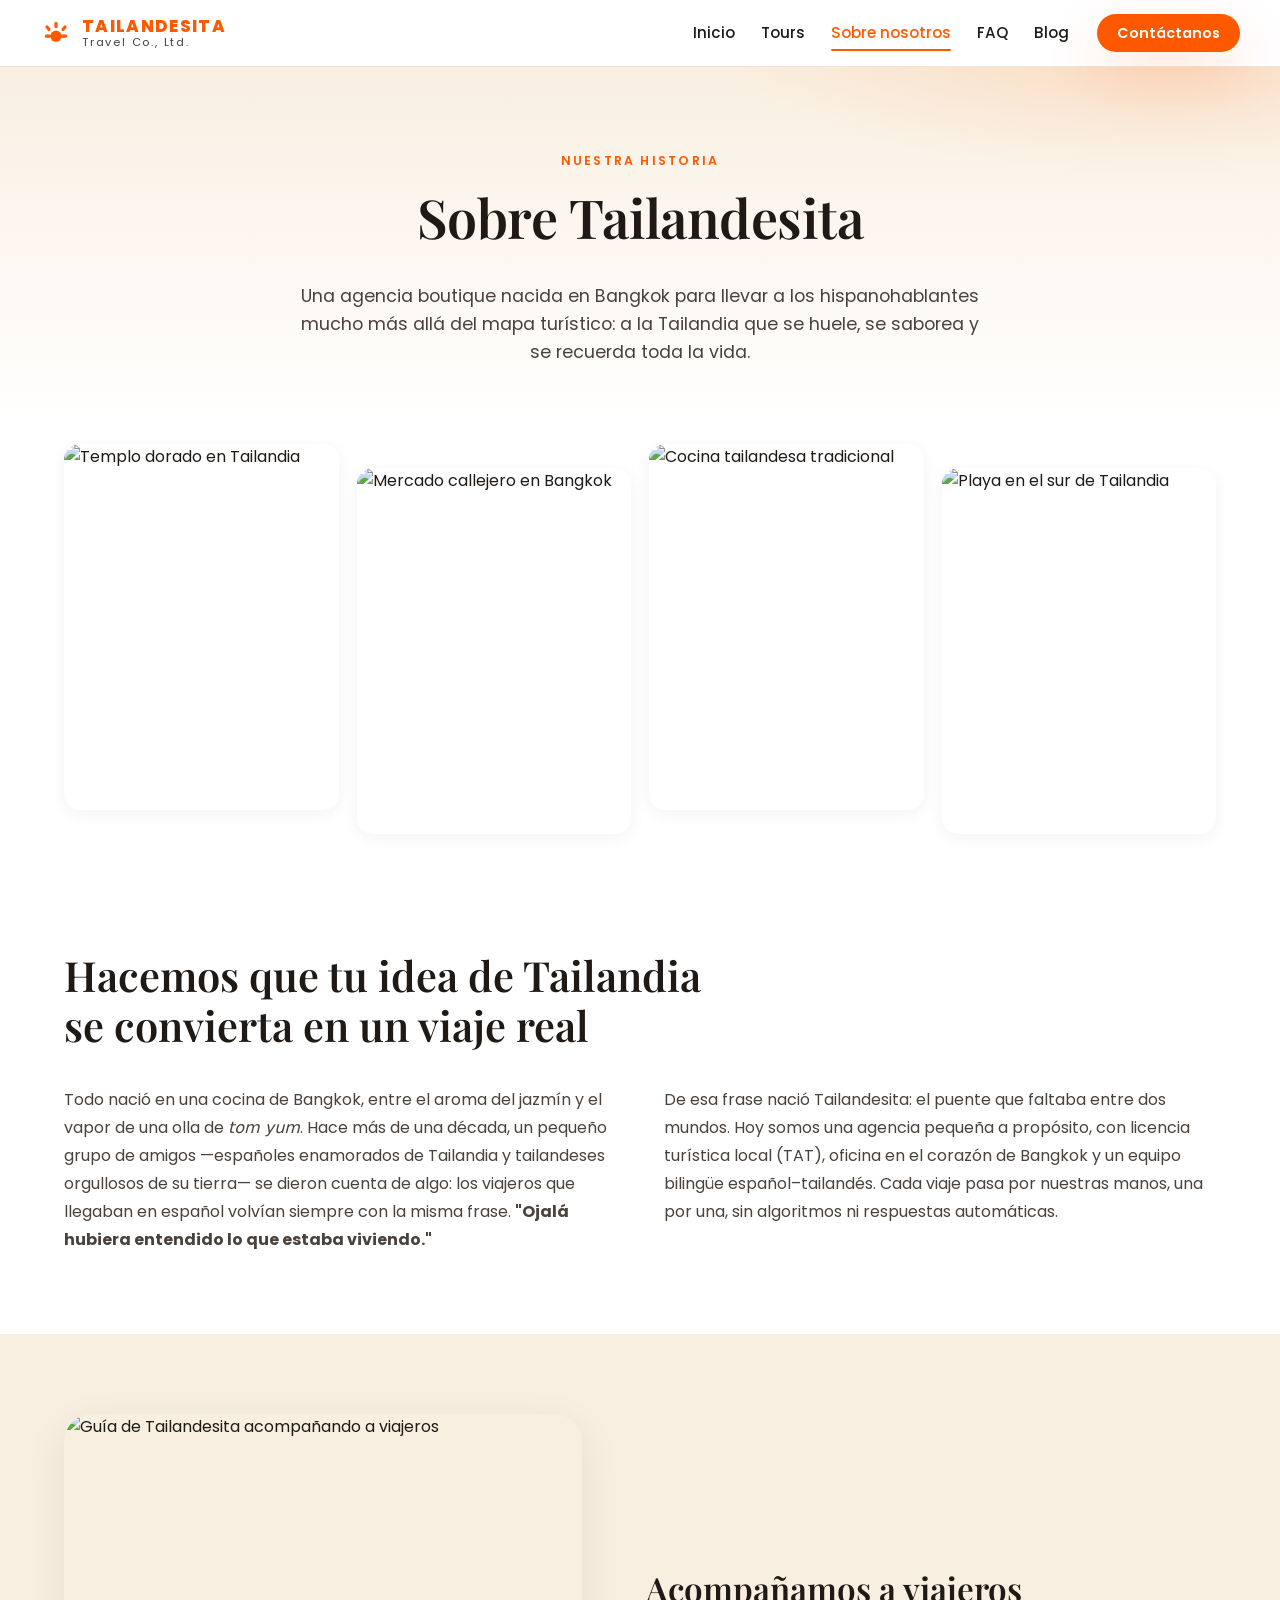
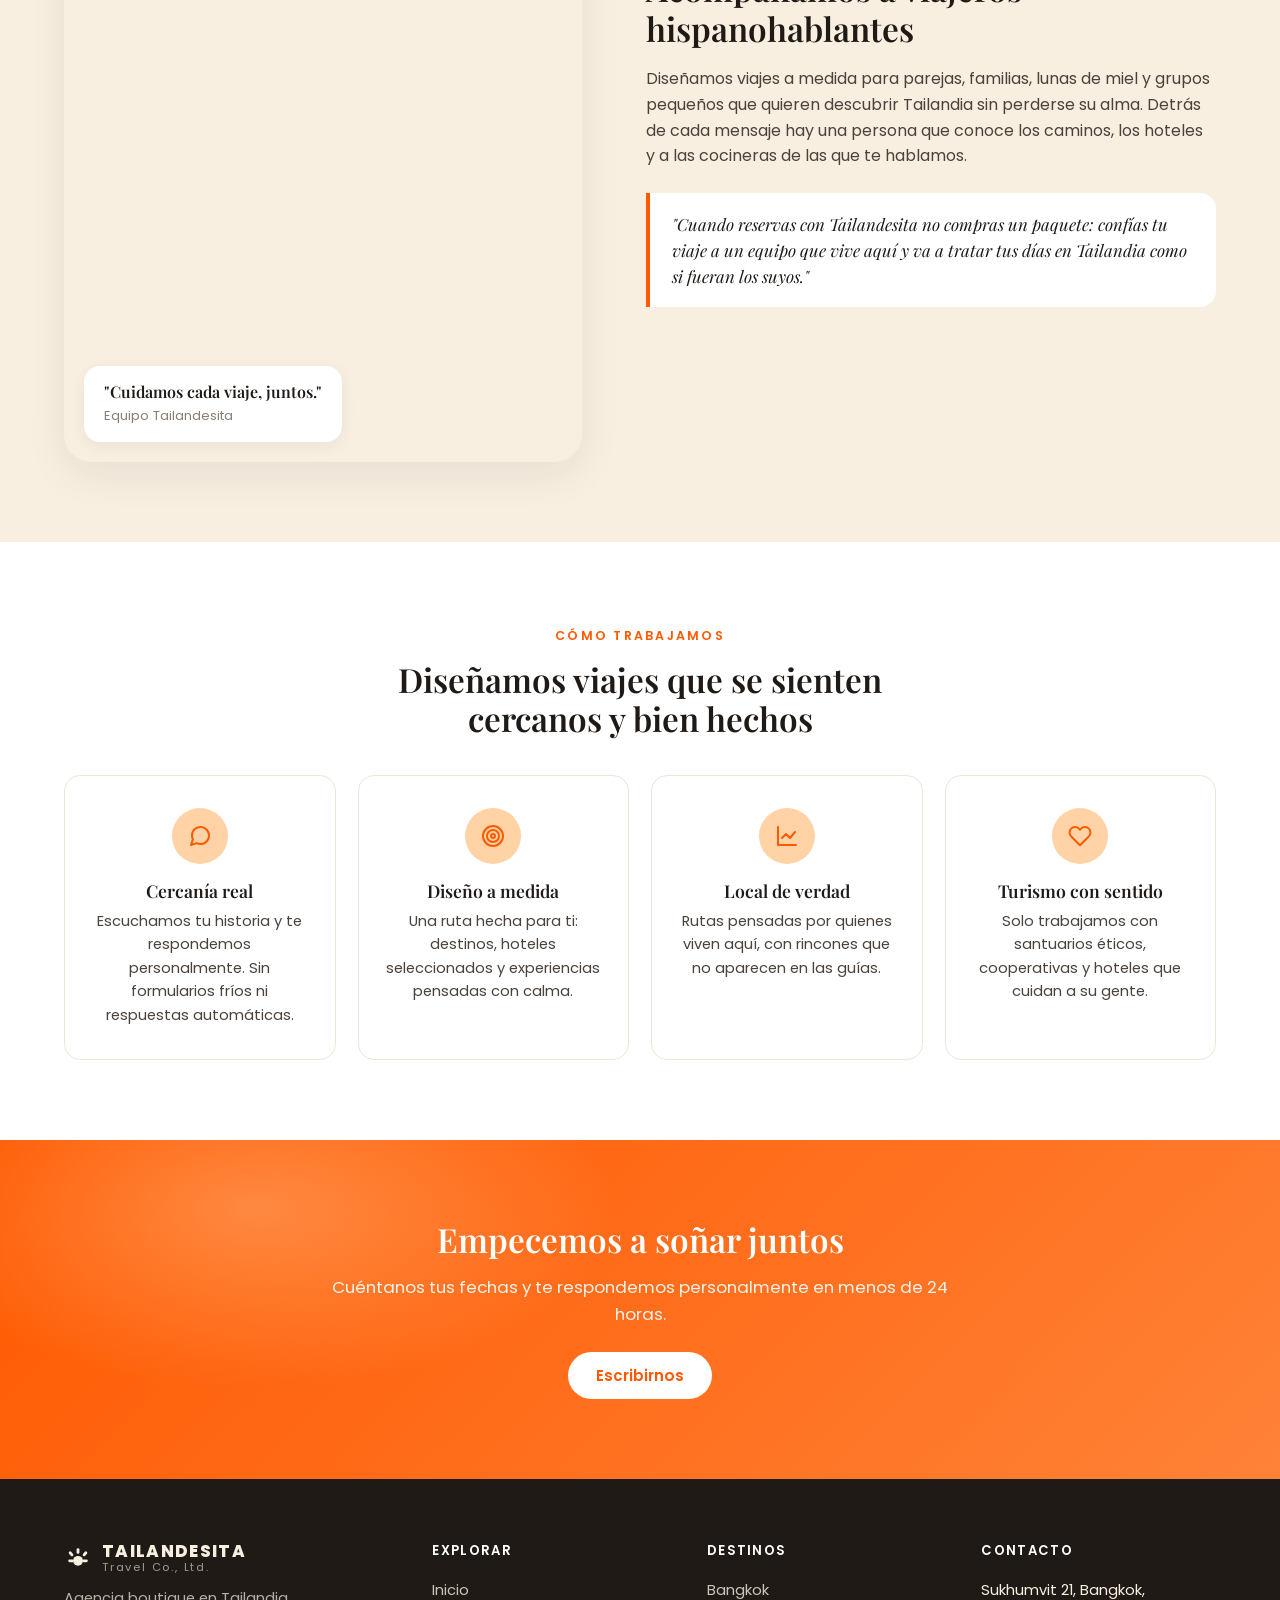
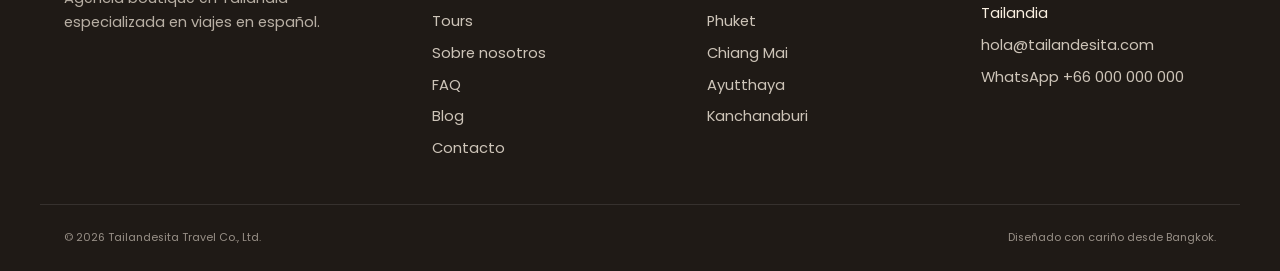
==== commit 8a91eb16: "Swap founder image for a tour-guide themed photo The previous portrait didn't read as a guide. Repla" ====
--- a/about.html
+++ b/about.html
@@ -73,7 +73,7 @@
     <section class="about-feature">
       <div class="container about-feature-grid">
         <div class="about-feature-media">
-          <img src="https://images.unsplash.com/photo-1531123897727-8f129e1688ce?auto=format&fit=crop&w=900&q=80" alt="Equipo de Tailandesita en Bangkok" />
+          <img src="https://images.unsplash.com/photo-1488646953014-85cb44e25828?auto=format&fit=crop&w=900&q=80" alt="Guía de Tailandesita acompañando a viajeros" />
           <div class="about-feature-card">
             <strong>"Cuidamos cada viaje, juntos."</strong>
             <small>Equipo Tailandesita</small>
